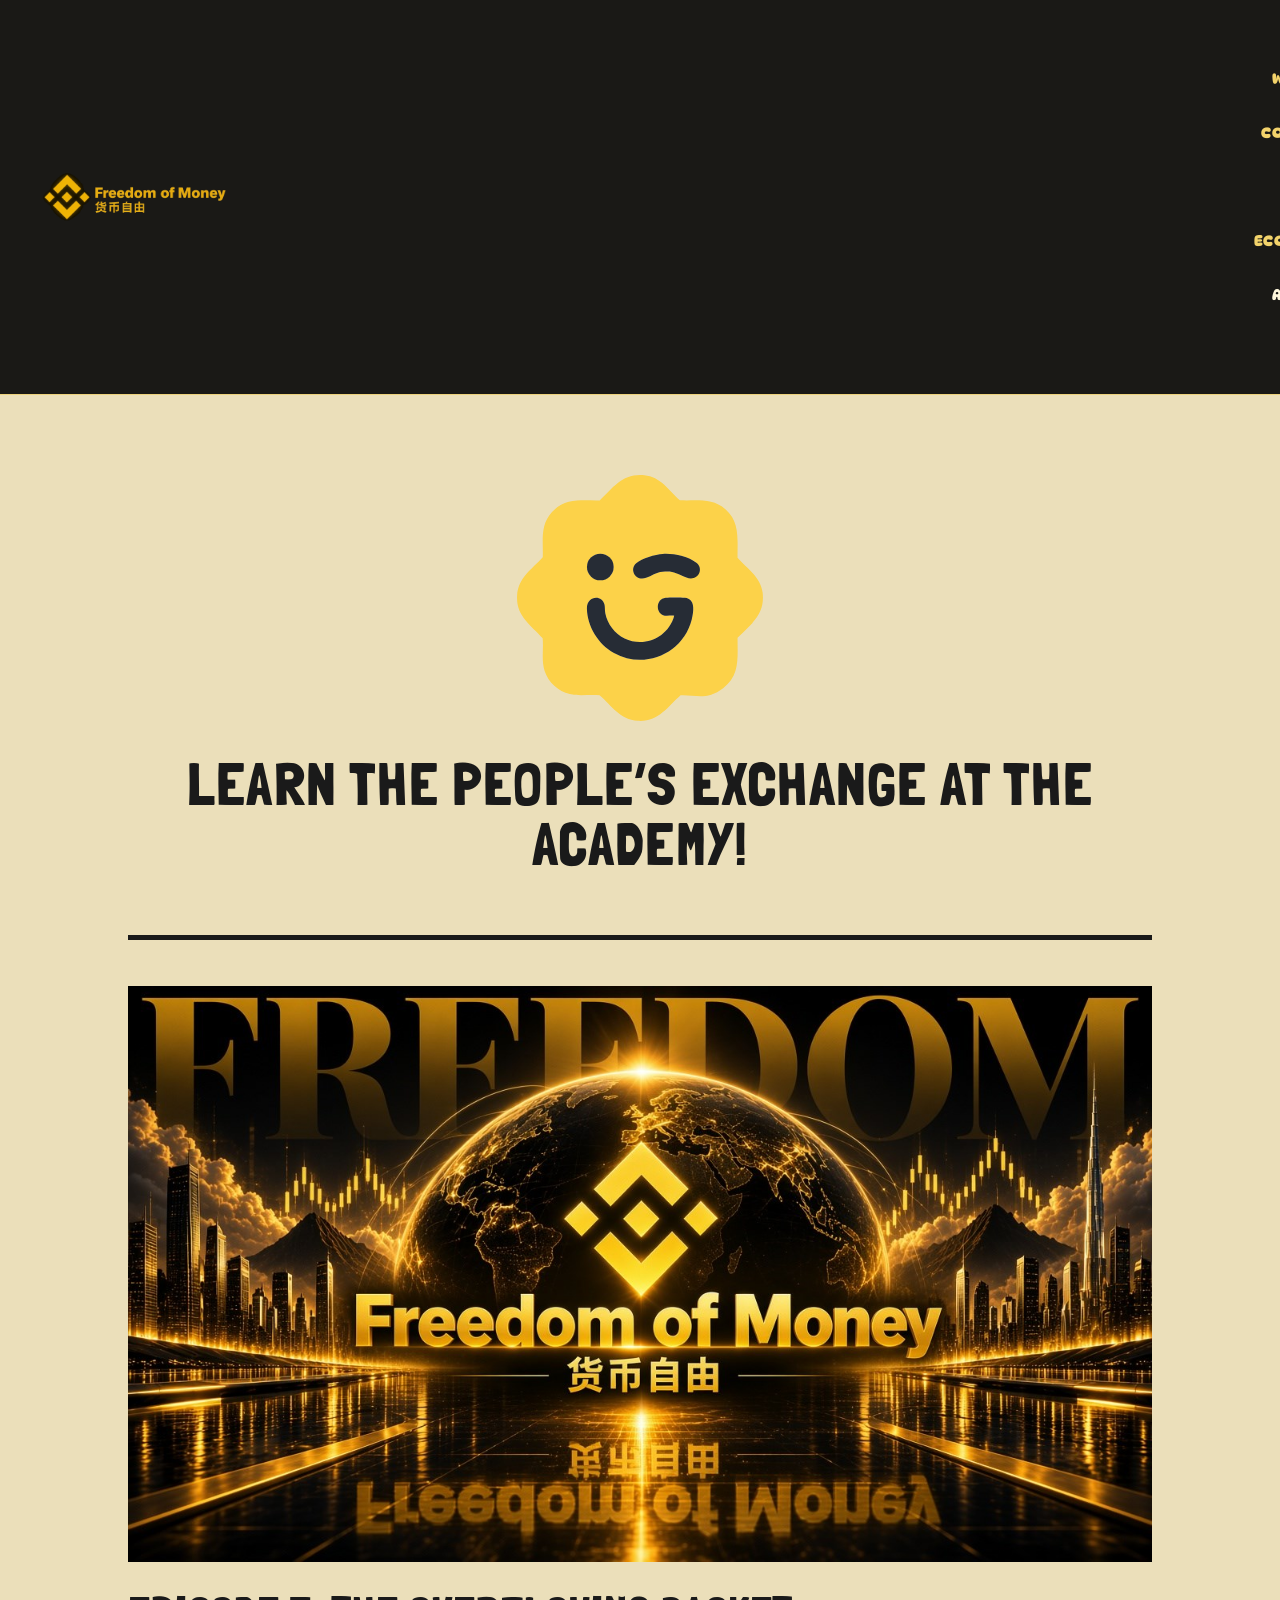
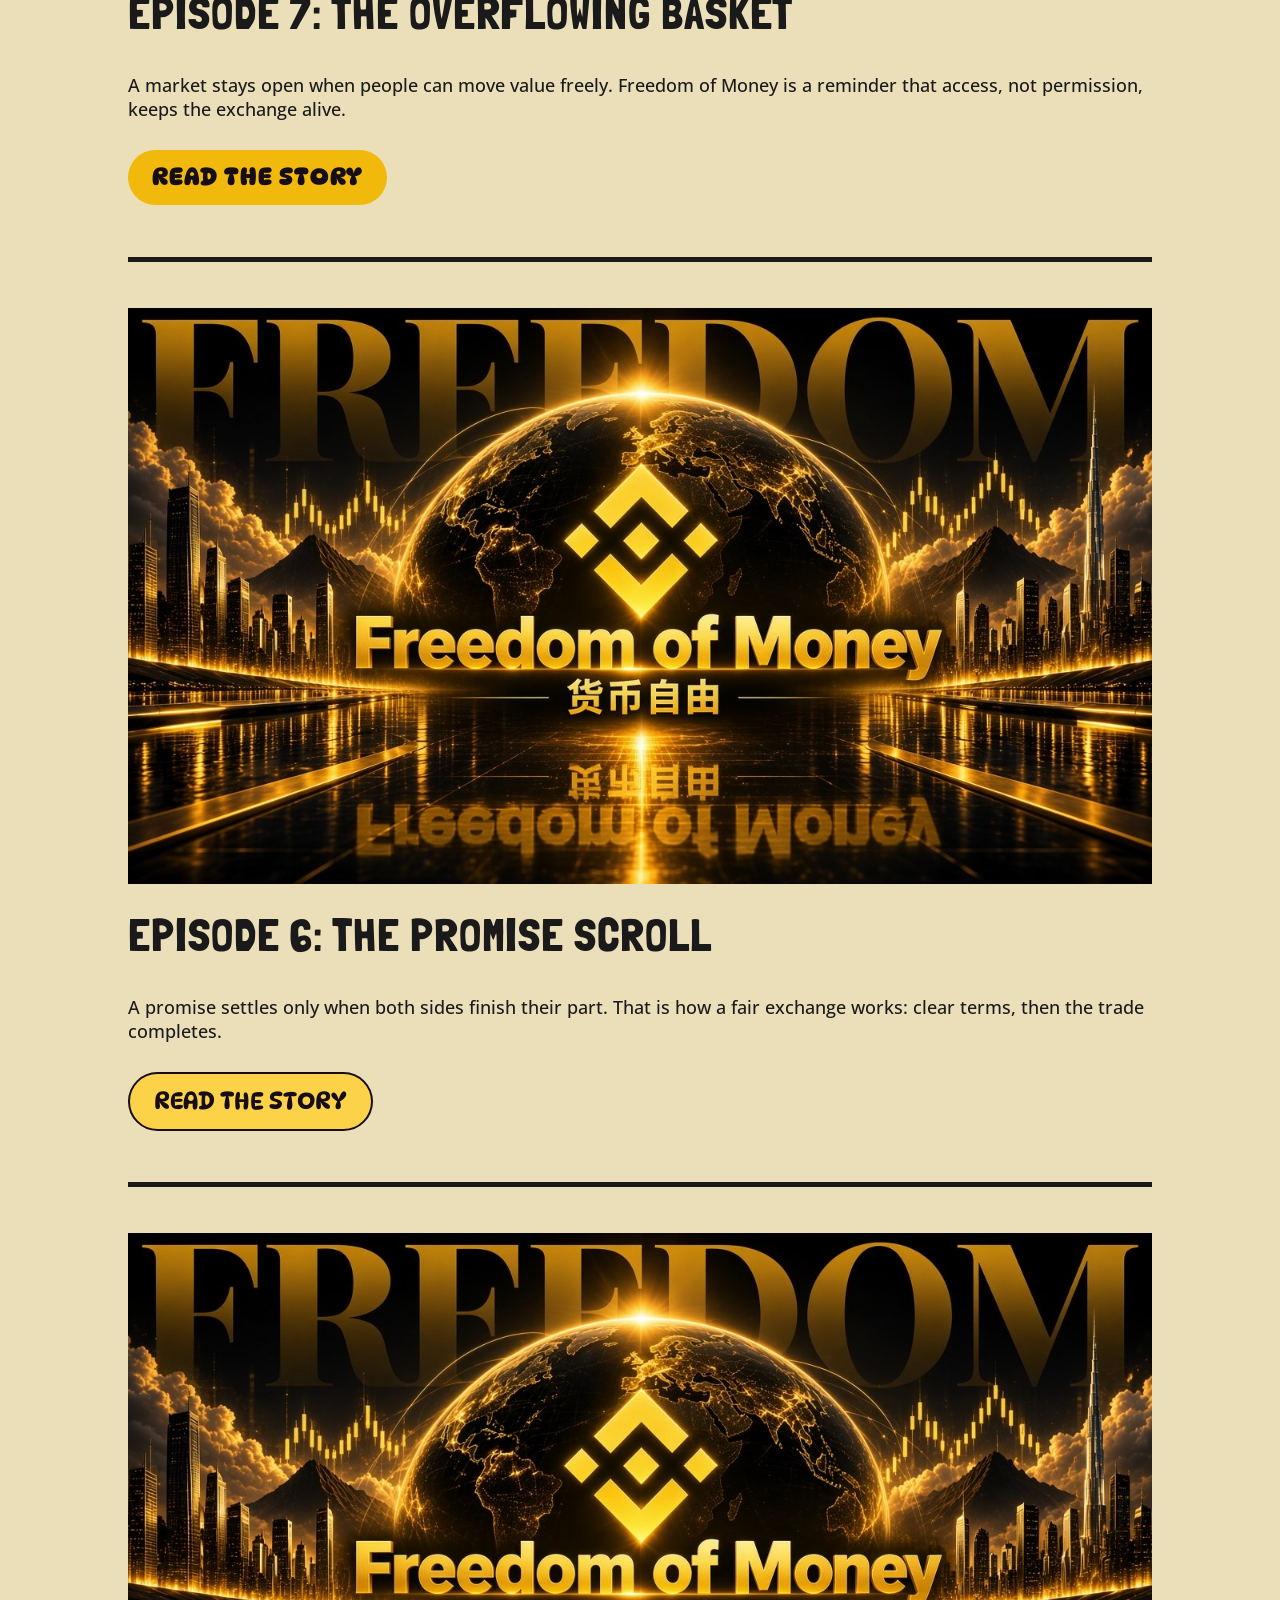
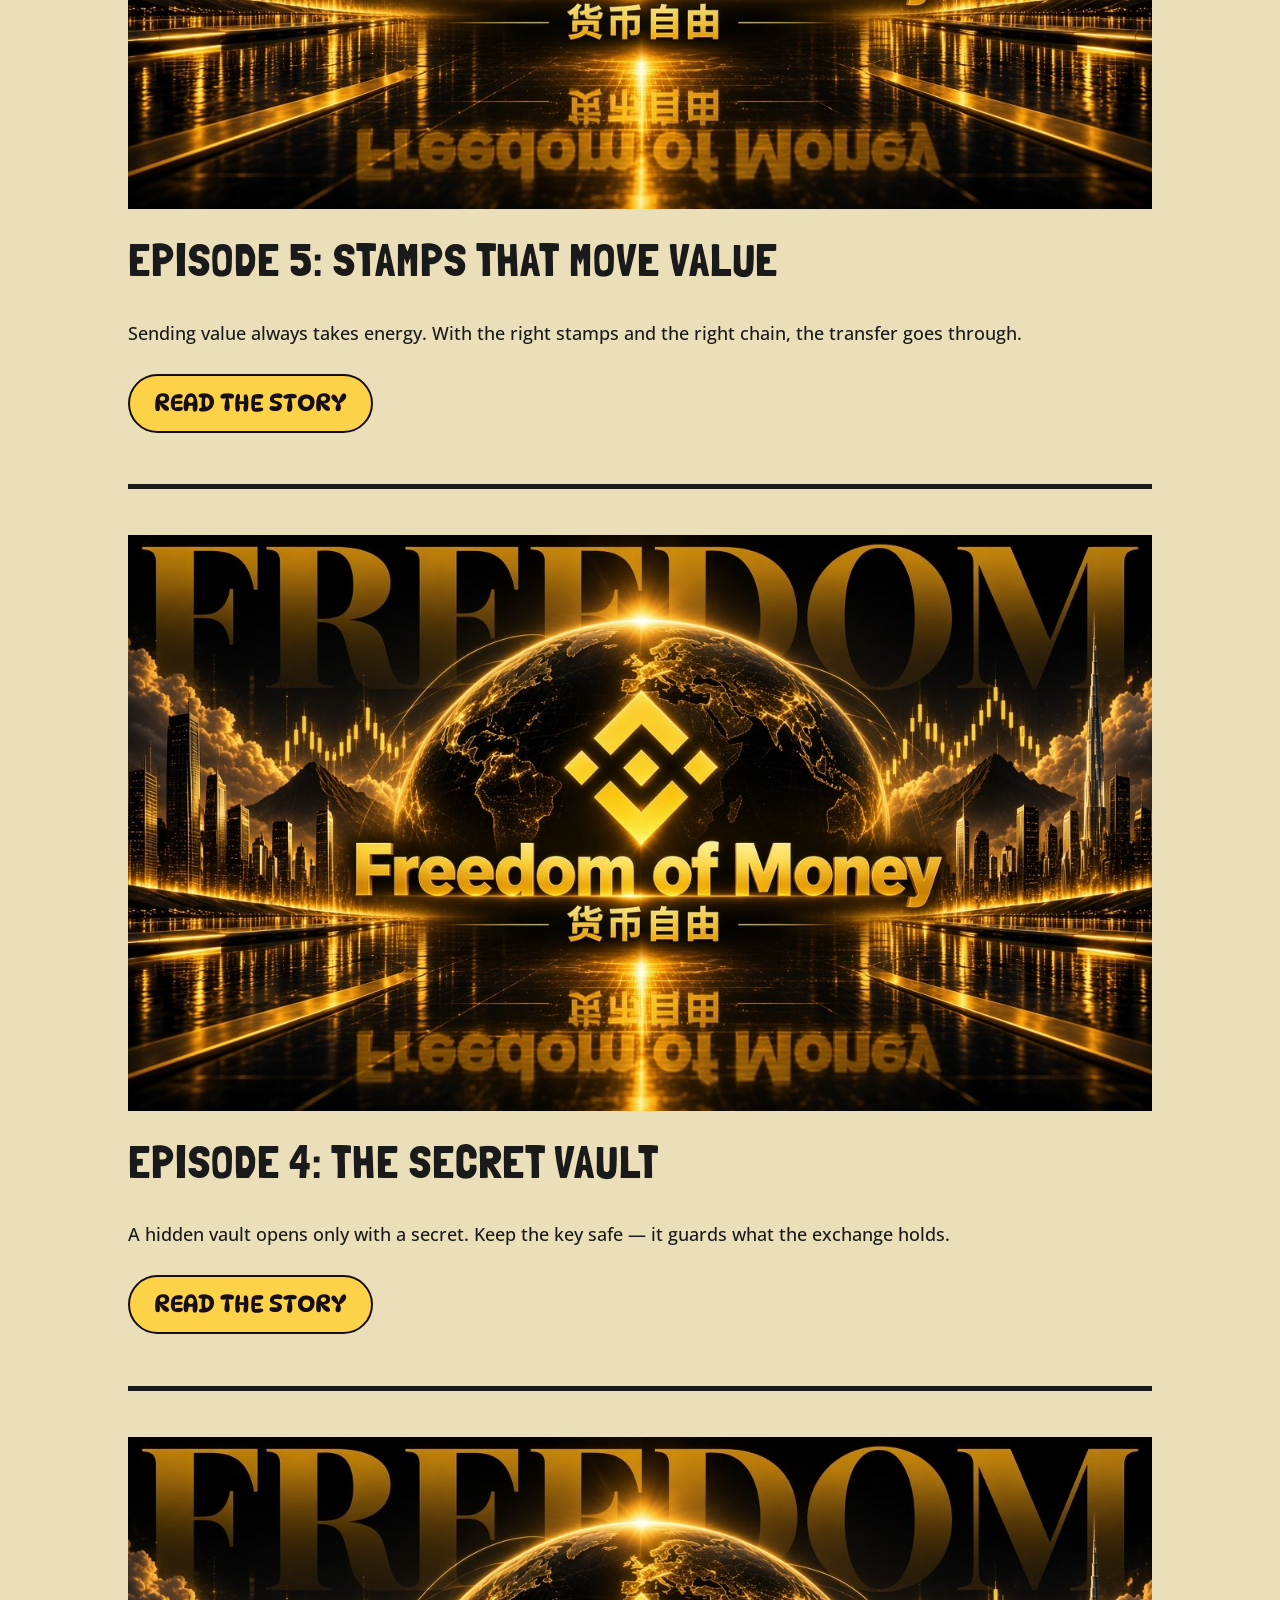
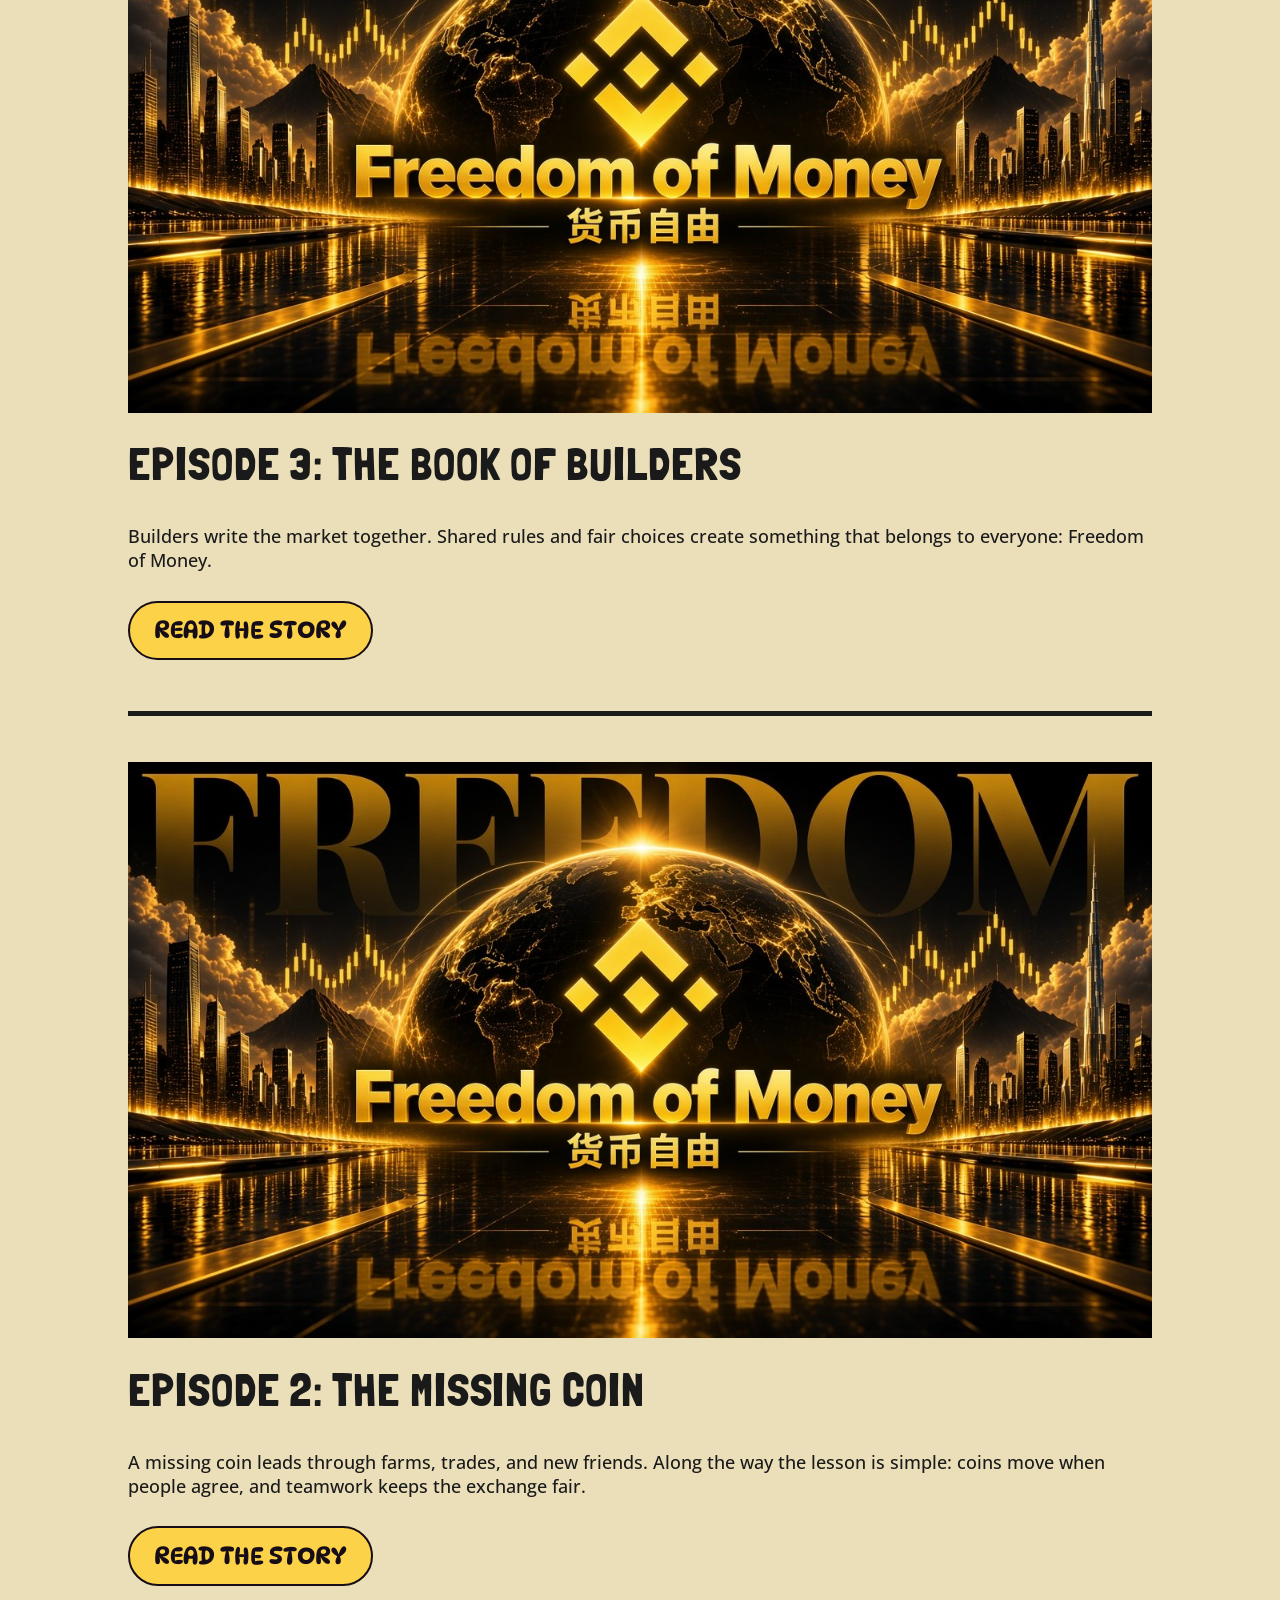
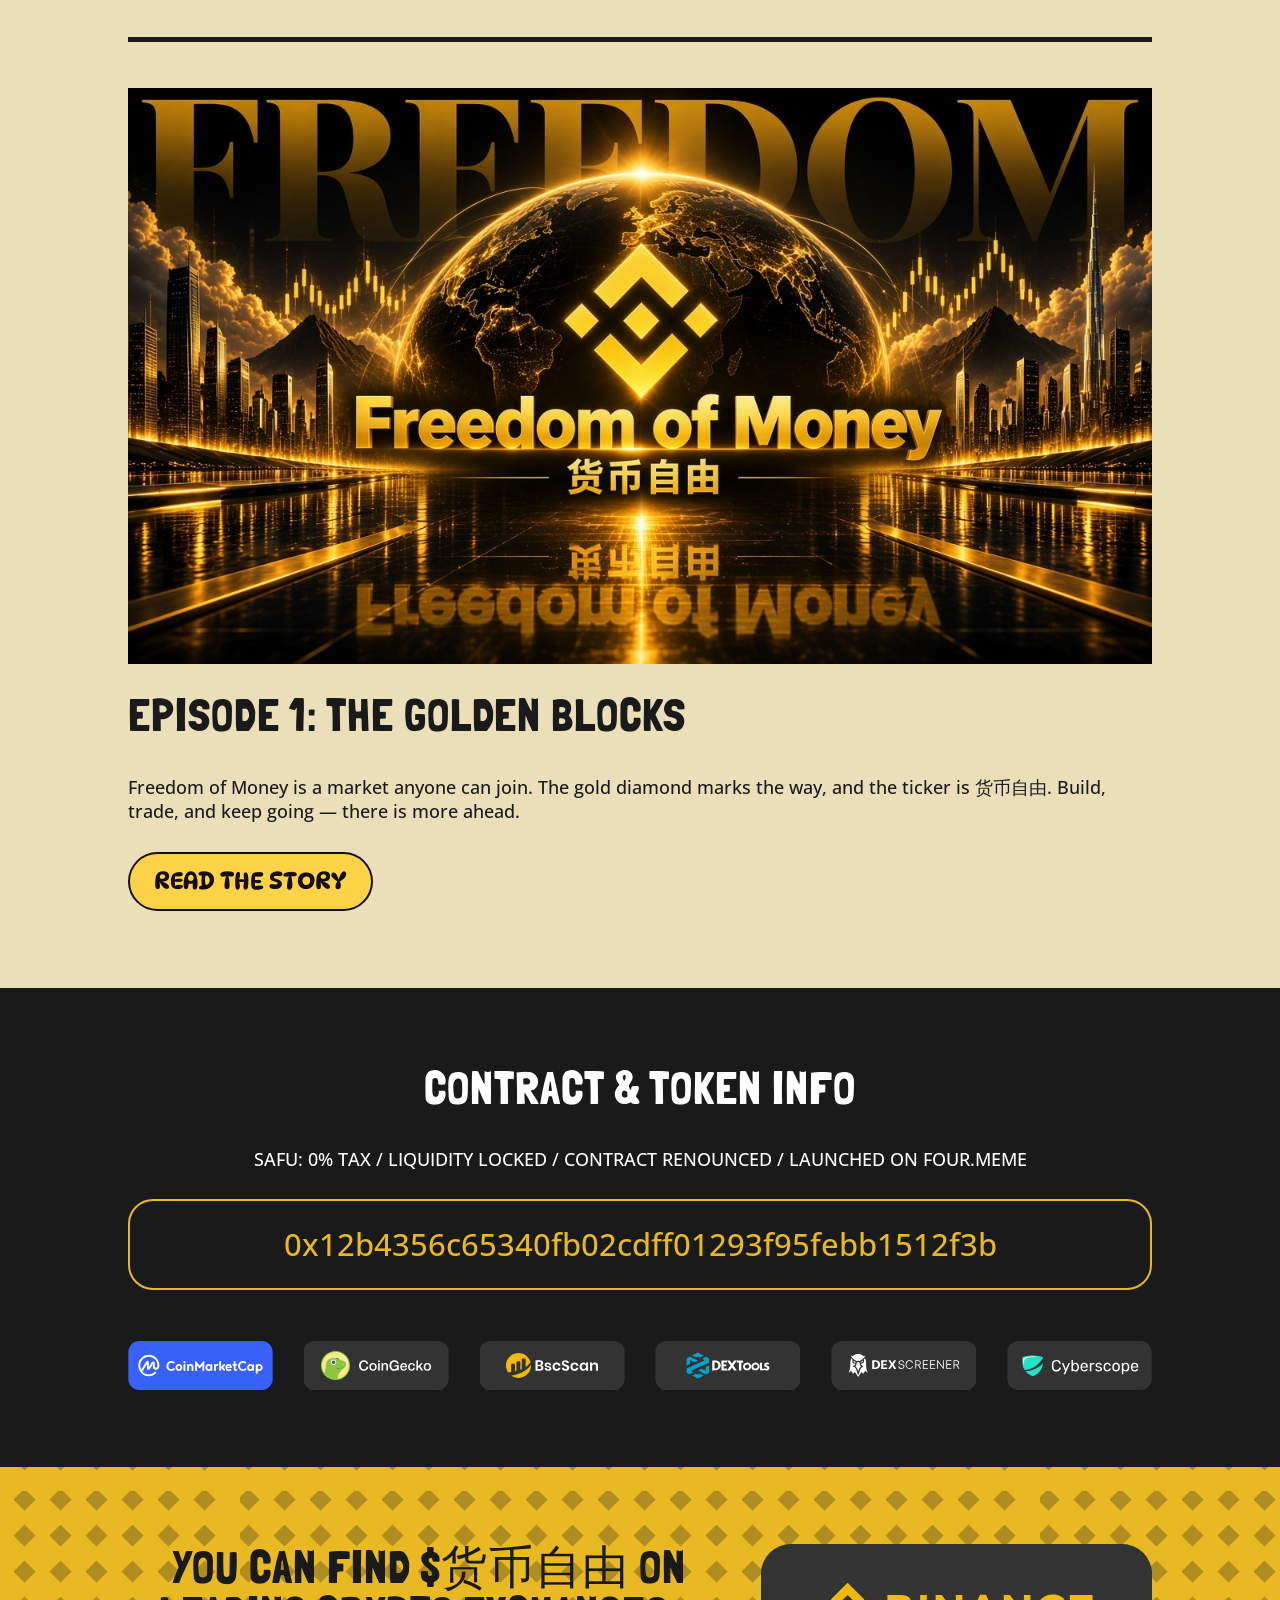
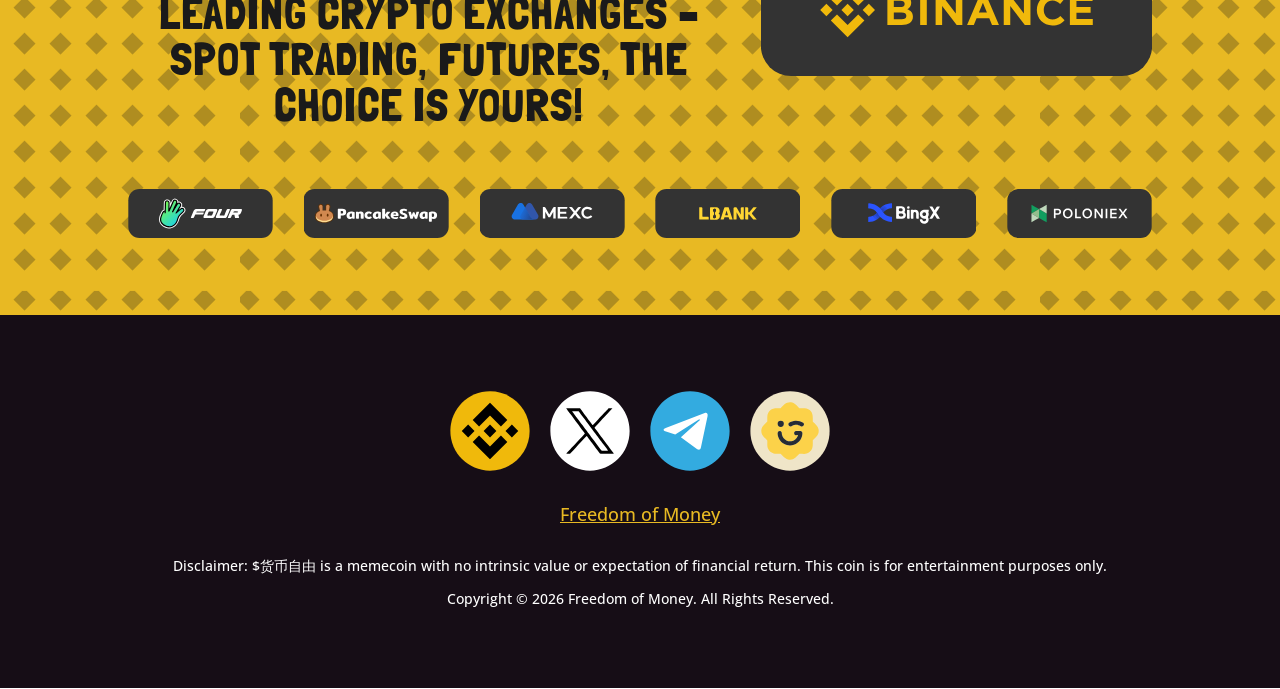
==== academy/index.html @ e3f9ae28 "init" ====
<!DOCTYPE html>
<html lang="en-US">
<head>
	<meta charset="UTF-8" />
<meta http-equiv="X-UA-Compatible" content="IE=edge">
	<link rel="pingback" href="https://firstbroccoli.com/xmlrpc.php" />

	<script type="text/javascript">
		document.documentElement.className = 'js';
	</script>
	
	<link rel="stylesheet" href="../brand.css" />
	<title>Academy | Freedom of Money</title><link rel="stylesheet" href="../wp-content/cache/min/1/f35c342107f26439f1f9e042b6e08339.css" media="all" data-minify="1" />
<style id="et-divi-open-sans-inline-css">/* Original: https://fonts.googleapis.com/css?family=Open+Sans:300italic,400italic,600italic,700italic,800italic,400,300,600,700,800&#038;subset=latin,latin-ext&#038;display=swap *//* User Agent: Mozilla/5.0 (Unknown; Linux x86_64) AppleWebKit/538.1 (KHTML, like Gecko) Safari/538.1 Daum/4.1 */@font-face {font-family: 'Open Sans';font-style: italic;font-weight: 300;font-stretch: normal;font-display: swap;src: url(../fonts.gstatic.com/s/opensans/v44/memQYaGs126MiZpBA-UFUIcVXSCEkx2cmqvXlWq8tWZ0Pw86hd0Rk5hkWV4exQ.ttf) format('truetype');}@font-face {font-family: 'Open Sans';font-style: italic;font-weight: 400;font-stretch: normal;font-display: swap;src: url(../fonts.gstatic.com/s/opensans/v44/memQYaGs126MiZpBA-UFUIcVXSCEkx2cmqvXlWq8tWZ0Pw86hd0Rk8ZkWV4exQ.ttf) format('truetype');}@font-face {font-family: 'Open Sans';font-style: italic;font-weight: 600;font-stretch: normal;font-display: swap;src: url(../fonts.gstatic.com/s/opensans/v44/memQYaGs126MiZpBA-UFUIcVXSCEkx2cmqvXlWq8tWZ0Pw86hd0RkxhjWV4exQ.ttf) format('truetype');}@font-face {font-family: 'Open Sans';font-style: italic;font-weight: 700;font-stretch: normal;font-display: swap;src: url(../fonts.gstatic.com/s/opensans/v44/memQYaGs126MiZpBA-UFUIcVXSCEkx2cmqvXlWq8tWZ0Pw86hd0RkyFjWV4exQ.ttf) format('truetype');}@font-face {font-family: 'Open Sans';font-style: italic;font-weight: 800;font-stretch: normal;font-display: swap;src: url(../fonts.gstatic.com/s/opensans/v44/memQYaGs126MiZpBA-UFUIcVXSCEkx2cmqvXlWq8tWZ0Pw86hd0Rk0ZjWV4exQ.ttf) format('truetype');}@font-face {font-family: 'Open Sans';font-style: normal;font-weight: 300;font-stretch: normal;font-display: swap;src: url(../fonts.gstatic.com/s/opensans/v44/memSYaGs126MiZpBA-UvWbX2vVnXBbObj2OVZyOOSr4dVJWUgsiH0B4uaVc.ttf) format('truetype');}@font-face {font-family: 'Open Sans';font-style: normal;font-weight: 400;font-stretch: normal;font-display: swap;src: url(../fonts.gstatic.com/s/opensans/v44/memSYaGs126MiZpBA-UvWbX2vVnXBbObj2OVZyOOSr4dVJWUgsjZ0B4uaVc.ttf) format('truetype');}@font-face {font-family: 'Open Sans';font-style: normal;font-weight: 600;font-stretch: normal;font-display: swap;src: url(../fonts.gstatic.com/s/opensans/v44/memSYaGs126MiZpBA-UvWbX2vVnXBbObj2OVZyOOSr4dVJWUgsgH1x4uaVc.ttf) format('truetype');}@font-face {font-family: 'Open Sans';font-style: normal;font-weight: 700;font-stretch: normal;font-display: swap;src: url(../fonts.gstatic.com/s/opensans/v44/memSYaGs126MiZpBA-UvWbX2vVnXBbObj2OVZyOOSr4dVJWUgsg-1x4uaVc.ttf) format('truetype');}@font-face {font-family: 'Open Sans';font-style: normal;font-weight: 800;font-stretch: normal;font-display: swap;src: url(../fonts.gstatic.com/s/opensans/v44/memSYaGs126MiZpBA-UvWbX2vVnXBbObj2OVZyOOSr4dVJWUgshZ1x4uaVc.ttf) format('truetype');}/* User Agent: Mozilla/5.0 (Windows NT 6.1; WOW64; rv:27.0) Gecko/20100101 Firefox/27.0 */@font-face {font-family: 'Open Sans';font-style: italic;font-weight: 300;font-stretch: normal;font-display: swap;src: url(../fonts.gstatic.com/s/opensans/v44/memQYaGs126MiZpBA-UFUIcVXSCEkx2cmqvXlWq8tWZ0Pw86hd0Rk5hkWV4exg.woff) format('woff');}@font-face {font-family: 'Open Sans';font-style: italic;font-weight: 400;font-stretch: normal;font-display: swap;src: url(../fonts.gstatic.com/s/opensans/v44/memQYaGs126MiZpBA-UFUIcVXSCEkx2cmqvXlWq8tWZ0Pw86hd0Rk8ZkWV4exg.woff) format('woff');}@font-face {font-family: 'Open Sans';font-style: italic;font-weight: 600;font-stretch: normal;font-display: swap;src: url(../fonts.gstatic.com/s/opensans/v44/memQYaGs126MiZpBA-UFUIcVXSCEkx2cmqvXlWq8tWZ0Pw86hd0RkxhjWV4exg.woff) format('woff');}@font-face {font-family: 'Open Sans';font-style: italic;font-weight: 700;font-stretch: normal;font-display: swap;src: url(../fonts.gstatic.com/s/opensans/v44/memQYaGs126MiZpBA-UFUIcVXSCEkx2cmqvXlWq8tWZ0Pw86hd0RkyFjWV4exg.woff) format('woff');}@font-face {font-family: 'Open Sans';font-style: italic;font-weight: 800;font-stretch: normal;font-display: swap;src: url(../fonts.gstatic.com/s/opensans/v44/memQYaGs126MiZpBA-UFUIcVXSCEkx2cmqvXlWq8tWZ0Pw86hd0Rk0ZjWV4exg.woff) format('woff');}@font-face {font-family: 'Open Sans';font-style: normal;font-weight: 300;font-stretch: normal;font-display: swap;src: url(../fonts.gstatic.com/s/opensans/v44/memSYaGs126MiZpBA-UvWbX2vVnXBbObj2OVZyOOSr4dVJWUgsiH0B4uaVQ.woff) format('woff');}@font-face {font-family: 'Open Sans';font-style: normal;font-weight: 400;font-stretch: normal;font-display: swap;src: url(../fonts.gstatic.com/s/opensans/v44/memSYaGs126MiZpBA-UvWbX2vVnXBbObj2OVZyOOSr4dVJWUgsjZ0B4uaVQ.woff) format('woff');}@font-face {font-family: 'Open Sans';font-style: normal;font-weight: 600;font-stretch: normal;font-display: swap;src: url(../fonts.gstatic.com/s/opensans/v44/memSYaGs126MiZpBA-UvWbX2vVnXBbObj2OVZyOOSr4dVJWUgsgH1x4uaVQ.woff) format('woff');}@font-face {font-family: 'Open Sans';font-style: normal;font-weight: 700;font-stretch: normal;font-display: swap;src: url(../fonts.gstatic.com/s/opensans/v44/memSYaGs126MiZpBA-UvWbX2vVnXBbObj2OVZyOOSr4dVJWUgsg-1x4uaVQ.woff) format('woff');}@font-face {font-family: 'Open Sans';font-style: normal;font-weight: 800;font-stretch: normal;font-display: swap;src: url(../fonts.gstatic.com/s/opensans/v44/memSYaGs126MiZpBA-UvWbX2vVnXBbObj2OVZyOOSr4dVJWUgshZ1x4uaVQ.woff) format('woff');}/* User Agent: Mozilla/5.0 (Windows NT 6.3; rv:39.0) Gecko/20100101 Firefox/39.0 */@font-face {font-family: 'Open Sans';font-style: italic;font-weight: 300;font-stretch: normal;font-display: swap;src: url(../fonts.gstatic.com/s/opensans/v44/memQYaGs126MiZpBA-UFUIcVXSCEkx2cmqvXlWq8tWZ0Pw86hd0Rk5hkWV4ewA.woff2) format('woff2');}@font-face {font-family: 'Open Sans';font-style: italic;font-weight: 400;font-stretch: normal;font-display: swap;src: url(../fonts.gstatic.com/s/opensans/v44/memQYaGs126MiZpBA-UFUIcVXSCEkx2cmqvXlWq8tWZ0Pw86hd0Rk8ZkWV4ewA.woff2) format('woff2');}@font-face {font-family: 'Open Sans';font-style: italic;font-weight: 600;font-stretch: normal;font-display: swap;src: url(../fonts.gstatic.com/s/opensans/v44/memQYaGs126MiZpBA-UFUIcVXSCEkx2cmqvXlWq8tWZ0Pw86hd0RkxhjWV4ewA.woff2) format('woff2');}@font-face {font-family: 'Open Sans';font-style: italic;font-weight: 700;font-stretch: normal;font-display: swap;src: url(../fonts.gstatic.com/s/opensans/v44/memQYaGs126MiZpBA-UFUIcVXSCEkx2cmqvXlWq8tWZ0Pw86hd0RkyFjWV4ewA.woff2) format('woff2');}@font-face {font-family: 'Open Sans';font-style: italic;font-weight: 800;font-stretch: normal;font-display: swap;src: url(../fonts.gstatic.com/s/opensans/v44/memQYaGs126MiZpBA-UFUIcVXSCEkx2cmqvXlWq8tWZ0Pw86hd0Rk0ZjWV4ewA.woff2) format('woff2');}@font-face {font-family: 'Open Sans';font-style: normal;font-weight: 300;font-stretch: normal;font-display: swap;src: url(../fonts.gstatic.com/s/opensans/v44/memSYaGs126MiZpBA-UvWbX2vVnXBbObj2OVZyOOSr4dVJWUgsiH0B4uaVI.woff2) format('woff2');}@font-face {font-family: 'Open Sans';font-style: normal;font-weight: 400;font-stretch: normal;font-display: swap;src: url(../fonts.gstatic.com/s/opensans/v44/memSYaGs126MiZpBA-UvWbX2vVnXBbObj2OVZyOOSr4dVJWUgsjZ0B4uaVI.woff2) format('woff2');}@font-face {font-family: 'Open Sans';font-style: normal;font-weight: 600;font-stretch: normal;font-display: swap;src: url(../fonts.gstatic.com/s/opensans/v44/memSYaGs126MiZpBA-UvWbX2vVnXBbObj2OVZyOOSr4dVJWUgsgH1x4uaVI.woff2) format('woff2');}@font-face {font-family: 'Open Sans';font-style: normal;font-weight: 700;font-stretch: normal;font-display: swap;src: url(../fonts.gstatic.com/s/opensans/v44/memSYaGs126MiZpBA-UvWbX2vVnXBbObj2OVZyOOSr4dVJWUgsg-1x4uaVI.woff2) format('woff2');}@font-face {font-family: 'Open Sans';font-style: normal;font-weight: 800;font-stretch: normal;font-display: swap;src: url(../fonts.gstatic.com/s/opensans/v44/memSYaGs126MiZpBA-UvWbX2vVnXBbObj2OVZyOOSr4dVJWUgshZ1x4uaVI.woff2) format('woff2');}</style><style id="et-builder-googlefonts-cached-inline">/* Original: https://fonts.googleapis.com/css?family=Open+Sans:300,regular,500,600,700,800,300italic,italic,500italic,600italic,700italic,800italic|DynaPuff:regular,500,600,700|Londrina+Solid:100,300,regular,900&#038;subset=latin,latin-ext&#038;display=swap *//* User Agent: Mozilla/5.0 (Unknown; Linux x86_64) AppleWebKit/538.1 (KHTML, like Gecko) Safari/538.1 Daum/4.1 */@font-face {font-family: 'DynaPuff';font-style: normal;font-weight: 400;font-stretch: normal;font-display: swap;src: url(../fonts.gstatic.com/s/dynapuff/v9/z7N5dRvsZDIVHbYPMhZJ3HQ83UaSu4uhr7-ZFeoYkgAr1x8RSxYu2YHhTQ.ttf) format('truetype');}@font-face {font-family: 'DynaPuff';font-style: normal;font-weight: 500;font-stretch: normal;font-display: swap;src: url(../fonts.gstatic.com/s/dynapuff/v9/z7N5dRvsZDIVHbYPMhZJ3HQ83UaSu4uhr7-ZFeoYkgAr1x8RSyQu2YHhTQ.ttf) format('truetype');}@font-face {font-family: 'DynaPuff';font-style: normal;font-weight: 600;font-stretch: normal;font-display: swap;src: url(../fonts.gstatic.com/s/dynapuff/v9/z7N5dRvsZDIVHbYPMhZJ3HQ83UaSu4uhr7-ZFeoYkgAr1x8RS8gp2YHhTQ.ttf) format('truetype');}@font-face {font-family: 'DynaPuff';font-style: normal;font-weight: 700;font-stretch: normal;font-display: swap;src: url(../fonts.gstatic.com/s/dynapuff/v9/z7N5dRvsZDIVHbYPMhZJ3HQ83UaSu4uhr7-ZFeoYkgAr1x8RS_Ep2YHhTQ.ttf) format('truetype');}@font-face {font-family: 'Londrina Solid';font-style: normal;font-weight: 100;font-display: swap;src: url(../fonts.gstatic.com/s/londrinasolid/v19/flUjRq6sw40kQEJxWNgkLuudGfs9GBEUtQ.ttf) format('truetype');}@font-face {font-family: 'Londrina Solid';font-style: normal;font-weight: 300;font-display: swap;src: url(../fonts.gstatic.com/s/londrinasolid/v19/flUiRq6sw40kQEJxWNgkLuudGfv1CgYzlZk.ttf) format('truetype');}@font-face {font-family: 'Londrina Solid';font-style: normal;font-weight: 400;font-display: swap;src: url(../fonts.gstatic.com/s/londrinasolid/v19/flUhRq6sw40kQEJxWNgkLuudGfNeKBY.ttf) format('truetype');}@font-face {font-family: 'Londrina Solid';font-style: normal;font-weight: 900;font-display: swap;src: url(../fonts.gstatic.com/s/londrinasolid/v19/flUiRq6sw40kQEJxWNgkLuudGfvdDwYzlZk.ttf) format('truetype');}@font-face {font-family: 'Open Sans';font-style: italic;font-weight: 300;font-stretch: normal;font-display: swap;src: url(../fonts.gstatic.com/s/opensans/v44/memQYaGs126MiZpBA-UFUIcVXSCEkx2cmqvXlWq8tWZ0Pw86hd0Rk5hkWV4exQ.ttf) format('truetype');}@font-face {font-family: 'Open Sans';font-style: italic;font-weight: 400;font-stretch: normal;font-display: swap;src: url(../fonts.gstatic.com/s/opensans/v44/memQYaGs126MiZpBA-UFUIcVXSCEkx2cmqvXlWq8tWZ0Pw86hd0Rk8ZkWV4exQ.ttf) format('truetype');}@font-face {font-family: 'Open Sans';font-style: italic;font-weight: 500;font-stretch: normal;font-display: swap;src: url(../fonts.gstatic.com/s/opensans/v44/memQYaGs126MiZpBA-UFUIcVXSCEkx2cmqvXlWq8tWZ0Pw86hd0Rk_RkWV4exQ.ttf) format('truetype');}@font-face {font-family: 'Open Sans';font-style: italic;font-weight: 600;font-stretch: normal;font-display: swap;src: url(../fonts.gstatic.com/s/opensans/v44/memQYaGs126MiZpBA-UFUIcVXSCEkx2cmqvXlWq8tWZ0Pw86hd0RkxhjWV4exQ.ttf) format('truetype');}@font-face {font-family: 'Open Sans';font-style: italic;font-weight: 700;font-stretch: normal;font-display: swap;src: url(../fonts.gstatic.com/s/opensans/v44/memQYaGs126MiZpBA-UFUIcVXSCEkx2cmqvXlWq8tWZ0Pw86hd0RkyFjWV4exQ.ttf) format('truetype');}@font-face {font-family: 'Open Sans';font-style: italic;font-weight: 800;font-stretch: normal;font-display: swap;src: url(../fonts.gstatic.com/s/opensans/v44/memQYaGs126MiZpBA-UFUIcVXSCEkx2cmqvXlWq8tWZ0Pw86hd0Rk0ZjWV4exQ.ttf) format('truetype');}@font-face {font-family: 'Open Sans';font-style: normal;font-weight: 300;font-stretch: normal;font-display: swap;src: url(../fonts.gstatic.com/s/opensans/v44/memSYaGs126MiZpBA-UvWbX2vVnXBbObj2OVZyOOSr4dVJWUgsiH0B4uaVc.ttf) format('truetype');}@font-face {font-family: 'Open Sans';font-style: normal;font-weight: 400;font-stretch: normal;font-display: swap;src: url(../fonts.gstatic.com/s/opensans/v44/memSYaGs126MiZpBA-UvWbX2vVnXBbObj2OVZyOOSr4dVJWUgsjZ0B4uaVc.ttf) format('truetype');}@font-face {font-family: 'Open Sans';font-style: normal;font-weight: 500;font-stretch: normal;font-display: swap;src: url(../fonts.gstatic.com/s/opensans/v44/memSYaGs126MiZpBA-UvWbX2vVnXBbObj2OVZyOOSr4dVJWUgsjr0B4uaVc.ttf) format('truetype');}@font-face {font-family: 'Open Sans';font-style: normal;font-weight: 600;font-stretch: normal;font-display: swap;src: url(../fonts.gstatic.com/s/opensans/v44/memSYaGs126MiZpBA-UvWbX2vVnXBbObj2OVZyOOSr4dVJWUgsgH1x4uaVc.ttf) format('truetype');}@font-face {font-family: 'Open Sans';font-style: normal;font-weight: 700;font-stretch: normal;font-display: swap;src: url(../fonts.gstatic.com/s/opensans/v44/memSYaGs126MiZpBA-UvWbX2vVnXBbObj2OVZyOOSr4dVJWUgsg-1x4uaVc.ttf) format('truetype');}@font-face {font-family: 'Open Sans';font-style: normal;font-weight: 800;font-stretch: normal;font-display: swap;src: url(../fonts.gstatic.com/s/opensans/v44/memSYaGs126MiZpBA-UvWbX2vVnXBbObj2OVZyOOSr4dVJWUgshZ1x4uaVc.ttf) format('truetype');}/* User Agent: Mozilla/5.0 (Windows NT 6.1; WOW64; rv:27.0) Gecko/20100101 Firefox/27.0 */@font-face {font-family: 'DynaPuff';font-style: normal;font-weight: 400;font-stretch: normal;font-display: swap;src: url(../fonts.gstatic.com/s/dynapuff/v9/z7N5dRvsZDIVHbYPMhZJ3HQ83UaSu4uhr7-ZFeoYkgAr1x8RSxYu2YHhTg.woff) format('woff');}@font-face {font-family: 'DynaPuff';font-style: normal;font-weight: 500;font-stretch: normal;font-display: swap;src: url(../fonts.gstatic.com/s/dynapuff/v9/z7N5dRvsZDIVHbYPMhZJ3HQ83UaSu4uhr7-ZFeoYkgAr1x8RSyQu2YHhTg.woff) format('woff');}@font-face {font-family: 'DynaPuff';font-style: normal;font-weight: 600;font-stretch: normal;font-display: swap;src: url(../fonts.gstatic.com/s/dynapuff/v9/z7N5dRvsZDIVHbYPMhZJ3HQ83UaSu4uhr7-ZFeoYkgAr1x8RS8gp2YHhTg.woff) format('woff');}@font-face {font-family: 'DynaPuff';font-style: normal;font-weight: 700;font-stretch: normal;font-display: swap;src: url(../fonts.gstatic.com/s/dynapuff/v9/z7N5dRvsZDIVHbYPMhZJ3HQ83UaSu4uhr7-ZFeoYkgAr1x8RS_Ep2YHhTg.woff) format('woff');}@font-face {font-family: 'Londrina Solid';font-style: normal;font-weight: 100;font-display: swap;src: url(../fonts.gstatic.com/s/londrinasolid/v19/flUjRq6sw40kQEJxWNgkLuudGfs9GBEUtg.woff) format('woff');}@font-face {font-family: 'Londrina Solid';font-style: normal;font-weight: 300;font-display: swap;src: url(../fonts.gstatic.com/s/londrinasolid/v19/flUiRq6sw40kQEJxWNgkLuudGfv1CgYzlZo.woff) format('woff');}@font-face {font-family: 'Londrina Solid';font-style: normal;font-weight: 400;font-display: swap;src: url(../fonts.gstatic.com/s/londrinasolid/v19/flUhRq6sw40kQEJxWNgkLuudGfNeKBU.woff) format('woff');}@font-face {font-family: 'Londrina Solid';font-style: normal;font-weight: 900;font-display: swap;src: url(../fonts.gstatic.com/s/londrinasolid/v19/flUiRq6sw40kQEJxWNgkLuudGfvdDwYzlZo.woff) format('woff');}@font-face {font-family: 'Open Sans';font-style: italic;font-weight: 300;font-stretch: normal;font-display: swap;src: url(../fonts.gstatic.com/s/opensans/v44/memQYaGs126MiZpBA-UFUIcVXSCEkx2cmqvXlWq8tWZ0Pw86hd0Rk5hkWV4exg.woff) format('woff');}@font-face {font-family: 'Open Sans';font-style: italic;font-weight: 400;font-stretch: normal;font-display: swap;src: url(../fonts.gstatic.com/s/opensans/v44/memQYaGs126MiZpBA-UFUIcVXSCEkx2cmqvXlWq8tWZ0Pw86hd0Rk8ZkWV4exg.woff) format('woff');}@font-face {font-family: 'Open Sans';font-style: italic;font-weight: 500;font-stretch: normal;font-display: swap;src: url(../fonts.gstatic.com/s/opensans/v44/memQYaGs126MiZpBA-UFUIcVXSCEkx2cmqvXlWq8tWZ0Pw86hd0Rk_RkWV4exg.woff) format('woff');}@font-face {font-family: 'Open Sans';font-style: italic;font-weight: 600;font-stretch: normal;font-display: swap;src: url(../fonts.gstatic.com/s/opensans/v44/memQYaGs126MiZpBA-UFUIcVXSCEkx2cmqvXlWq8tWZ0Pw86hd0RkxhjWV4exg.woff) format('woff');}@font-face {font-family: 'Open Sans';font-style: italic;font-weight: 700;font-stretch: normal;font-display: swap;src: url(../fonts.gstatic.com/s/opensans/v44/memQYaGs126MiZpBA-UFUIcVXSCEkx2cmqvXlWq8tWZ0Pw86hd0RkyFjWV4exg.woff) format('woff');}@font-face {font-family: 'Open Sans';font-style: italic;font-weight: 800;font-stretch: normal;font-display: swap;src: url(../fonts.gstatic.com/s/opensans/v44/memQYaGs126MiZpBA-UFUIcVXSCEkx2cmqvXlWq8tWZ0Pw86hd0Rk0ZjWV4exg.woff) format('woff');}@font-face {font-family: 'Open Sans';font-style: normal;font-weight: 300;font-stretch: normal;font-display: swap;src: url(../fonts.gstatic.com/s/opensans/v44/memSYaGs126MiZpBA-UvWbX2vVnXBbObj2OVZyOOSr4dVJWUgsiH0B4uaVQ.woff) format('woff');}@font-face {font-family: 'Open Sans';font-style: normal;font-weight: 400;font-stretch: normal;font-display: swap;src: url(../fonts.gstatic.com/s/opensans/v44/memSYaGs126MiZpBA-UvWbX2vVnXBbObj2OVZyOOSr4dVJWUgsjZ0B4uaVQ.woff) format('woff');}@font-face {font-family: 'Open Sans';font-style: normal;font-weight: 500;font-stretch: normal;font-display: swap;src: url(../fonts.gstatic.com/s/opensans/v44/memSYaGs126MiZpBA-UvWbX2vVnXBbObj2OVZyOOSr4dVJWUgsjr0B4uaVQ.woff) format('woff');}@font-face {font-family: 'Open Sans';font-style: normal;font-weight: 600;font-stretch: normal;font-display: swap;src: url(../fonts.gstatic.com/s/opensans/v44/memSYaGs126MiZpBA-UvWbX2vVnXBbObj2OVZyOOSr4dVJWUgsgH1x4uaVQ.woff) format('woff');}@font-face {font-family: 'Open Sans';font-style: normal;font-weight: 700;font-stretch: normal;font-display: swap;src: url(../fonts.gstatic.com/s/opensans/v44/memSYaGs126MiZpBA-UvWbX2vVnXBbObj2OVZyOOSr4dVJWUgsg-1x4uaVQ.woff) format('woff');}@font-face {font-family: 'Open Sans';font-style: normal;font-weight: 800;font-stretch: normal;font-display: swap;src: url(../fonts.gstatic.com/s/opensans/v44/memSYaGs126MiZpBA-UvWbX2vVnXBbObj2OVZyOOSr4dVJWUgshZ1x4uaVQ.woff) format('woff');}/* User Agent: Mozilla/5.0 (Windows NT 6.3; rv:39.0) Gecko/20100101 Firefox/39.0 */@font-face {font-family: 'DynaPuff';font-style: normal;font-weight: 400;font-stretch: normal;font-display: swap;src: url(../fonts.gstatic.com/s/dynapuff/v9/z7N5dRvsZDIVHbYPMhZJ3HQ83UaSu4uhr7-ZFeoYkgAr1x8RSxYu2YHhSA.woff2) format('woff2');}@font-face {font-family: 'DynaPuff';font-style: normal;font-weight: 500;font-stretch: normal;font-display: swap;src: url(../fonts.gstatic.com/s/dynapuff/v9/z7N5dRvsZDIVHbYPMhZJ3HQ83UaSu4uhr7-ZFeoYkgAr1x8RSyQu2YHhSA.woff2) format('woff2');}@font-face {font-family: 'DynaPuff';font-style: normal;font-weight: 600;font-stretch: normal;font-display: swap;src: url(../fonts.gstatic.com/s/dynapuff/v9/z7N5dRvsZDIVHbYPMhZJ3HQ83UaSu4uhr7-ZFeoYkgAr1x8RS8gp2YHhSA.woff2) format('woff2');}@font-face {font-family: 'DynaPuff';font-style: normal;font-weight: 700;font-stretch: normal;font-display: swap;src: url(../fonts.gstatic.com/s/dynapuff/v9/z7N5dRvsZDIVHbYPMhZJ3HQ83UaSu4uhr7-ZFeoYkgAr1x8RS_Ep2YHhSA.woff2) format('woff2');}@font-face {font-family: 'Londrina Solid';font-style: normal;font-weight: 100;font-display: swap;src: url(../fonts.gstatic.com/s/londrinasolid/v19/flUjRq6sw40kQEJxWNgkLuudGfs9GBEUsA.woff2) format('woff2');}@font-face {font-family: 'Londrina Solid';font-style: normal;font-weight: 300;font-display: swap;src: url(../fonts.gstatic.com/s/londrinasolid/v19/flUiRq6sw40kQEJxWNgkLuudGfv1CgYzlZw.woff2) format('woff2');}@font-face {font-family: 'Londrina Solid';font-style: normal;font-weight: 400;font-display: swap;src: url(../fonts.gstatic.com/s/londrinasolid/v19/flUhRq6sw40kQEJxWNgkLuudGfNeKBM.woff2) format('woff2');}@font-face {font-family: 'Londrina Solid';font-style: normal;font-weight: 900;font-display: swap;src: url(../fonts.gstatic.com/s/londrinasolid/v19/flUiRq6sw40kQEJxWNgkLuudGfvdDwYzlZw.woff2) format('woff2');}@font-face {font-family: 'Open Sans';font-style: italic;font-weight: 300;font-stretch: normal;font-display: swap;src: url(../fonts.gstatic.com/s/opensans/v44/memQYaGs126MiZpBA-UFUIcVXSCEkx2cmqvXlWq8tWZ0Pw86hd0Rk5hkWV4ewA.woff2) format('woff2');}@font-face {font-family: 'Open Sans';font-style: italic;font-weight: 400;font-stretch: normal;font-display: swap;src: url(../fonts.gstatic.com/s/opensans/v44/memQYaGs126MiZpBA-UFUIcVXSCEkx2cmqvXlWq8tWZ0Pw86hd0Rk8ZkWV4ewA.woff2) format('woff2');}@font-face {font-family: 'Open Sans';font-style: italic;font-weight: 500;font-stretch: normal;font-display: swap;src: url(../fonts.gstatic.com/s/opensans/v44/memQYaGs126MiZpBA-UFUIcVXSCEkx2cmqvXlWq8tWZ0Pw86hd0Rk_RkWV4ewA.woff2) format('woff2');}@font-face {font-family: 'Open Sans';font-style: italic;font-weight: 600;font-stretch: normal;font-display: swap;src: url(../fonts.gstatic.com/s/opensans/v44/memQYaGs126MiZpBA-UFUIcVXSCEkx2cmqvXlWq8tWZ0Pw86hd0RkxhjWV4ewA.woff2) format('woff2');}@font-face {font-family: 'Open Sans';font-style: italic;font-weight: 700;font-stretch: normal;font-display: swap;src: url(../fonts.gstatic.com/s/opensans/v44/memQYaGs126MiZpBA-UFUIcVXSCEkx2cmqvXlWq8tWZ0Pw86hd0RkyFjWV4ewA.woff2) format('woff2');}@font-face {font-family: 'Open Sans';font-style: italic;font-weight: 800;font-stretch: normal;font-display: swap;src: url(../fonts.gstatic.com/s/opensans/v44/memQYaGs126MiZpBA-UFUIcVXSCEkx2cmqvXlWq8tWZ0Pw86hd0Rk0ZjWV4ewA.woff2) format('woff2');}@font-face {font-family: 'Open Sans';font-style: normal;font-weight: 300;font-stretch: normal;font-display: swap;src: url(../fonts.gstatic.com/s/opensans/v44/memSYaGs126MiZpBA-UvWbX2vVnXBbObj2OVZyOOSr4dVJWUgsiH0B4uaVI.woff2) format('woff2');}@font-face {font-family: 'Open Sans';font-style: normal;font-weight: 400;font-stretch: normal;font-display: swap;src: url(../fonts.gstatic.com/s/opensans/v44/memSYaGs126MiZpBA-UvWbX2vVnXBbObj2OVZyOOSr4dVJWUgsjZ0B4uaVI.woff2) format('woff2');}@font-face {font-family: 'Open Sans';font-style: normal;font-weight: 500;font-stretch: normal;font-display: swap;src: url(../fonts.gstatic.com/s/opensans/v44/memSYaGs126MiZpBA-UvWbX2vVnXBbObj2OVZyOOSr4dVJWUgsjr0B4uaVI.woff2) format('woff2');}@font-face {font-family: 'Open Sans';font-style: normal;font-weight: 600;font-stretch: normal;font-display: swap;src: url(../fonts.gstatic.com/s/opensans/v44/memSYaGs126MiZpBA-UvWbX2vVnXBbObj2OVZyOOSr4dVJWUgsgH1x4uaVI.woff2) format('woff2');}@font-face {font-family: 'Open Sans';font-style: normal;font-weight: 700;font-stretch: normal;font-display: swap;src: url(../fonts.gstatic.com/s/opensans/v44/memSYaGs126MiZpBA-UvWbX2vVnXBbObj2OVZyOOSr4dVJWUgsg-1x4uaVI.woff2) format('woff2');}@font-face {font-family: 'Open Sans';font-style: normal;font-weight: 800;font-stretch: normal;font-display: swap;src: url(../fonts.gstatic.com/s/opensans/v44/memSYaGs126MiZpBA-UvWbX2vVnXBbObj2OVZyOOSr4dVJWUgshZ1x4uaVI.woff2) format('woff2');}</style><meta name='robots' content='max-image-preview:large' />
<script type="text/javascript">
			let jqueryParams=[],jQuery=function(r){return jqueryParams=[...jqueryParams,r],jQuery},$=function(r){return jqueryParams=[...jqueryParams,r],$};window.jQuery=jQuery,window.$=jQuery;let customHeadScripts=!1;jQuery.fn=jQuery.prototype={},$.fn=jQuery.prototype={},jQuery.noConflict=function(r){if(window.jQuery)return jQuery=window.jQuery,$=window.jQuery,customHeadScripts=!0,jQuery.noConflict},jQuery.ready=function(r){jqueryParams=[...jqueryParams,r]},$.ready=function(r){jqueryParams=[...jqueryParams,r]},jQuery.load=function(r){jqueryParams=[...jqueryParams,r]},$.load=function(r){jqueryParams=[...jqueryParams,r]},jQuery.fn.ready=function(r){jqueryParams=[...jqueryParams,r]},$.fn.ready=function(r){jqueryParams=[...jqueryParams,r]};</script>
<link rel="alternate" type="application/rss+xml" title="firstbroccoli.com &raquo; Feed" href="https://firstbroccoli.com/feed/" />
<link rel="alternate" type="application/rss+xml" title="firstbroccoli.com &raquo; Comments Feed" href="https://firstbroccoli.com/comments/feed/" />
<meta content="Divi v.4.27.4" name="generator"/><style id='wp-emoji-styles-inline-css' type='text/css'>

	img.wp-smiley, img.emoji {
		display: inline !important;
		border: none !important;
		box-shadow: none !important;
		height: 1em !important;
		width: 1em !important;
		margin: 0 0.07em !important;
		vertical-align: -0.1em !important;
		background: none !important;
		padding: 0 !important;
	}
</style>
<style id='wp-block-library-theme-inline-css' type='text/css'>
.wp-block-audio :where(figcaption){color:#555;font-size:13px;text-align:center}.is-dark-theme .wp-block-audio :where(figcaption){color:#ffffffa6}.wp-block-audio{margin:0 0 1em}.wp-block-code{border:1px solid #ccc;border-radius:4px;font-family:Menlo,Consolas,monaco,monospace;padding:.8em 1em}.wp-block-embed :where(figcaption){color:#555;font-size:13px;text-align:center}.is-dark-theme .wp-block-embed :where(figcaption){color:#ffffffa6}.wp-block-embed{margin:0 0 1em}.blocks-gallery-caption{color:#555;font-size:13px;text-align:center}.is-dark-theme .blocks-gallery-caption{color:#ffffffa6}:root :where(.wp-block-image figcaption){color:#555;font-size:13px;text-align:center}.is-dark-theme :root :where(.wp-block-image figcaption){color:#ffffffa6}.wp-block-image{margin:0 0 1em}.wp-block-pullquote{border-bottom:4px solid;border-top:4px solid;color:currentColor;margin-bottom:1.75em}.wp-block-pullquote cite,.wp-block-pullquote footer,.wp-block-pullquote__citation{color:currentColor;font-size:.8125em;font-style:normal;text-transform:uppercase}.wp-block-quote{border-left:.25em solid;margin:0 0 1.75em;padding-left:1em}.wp-block-quote cite,.wp-block-quote footer{color:currentColor;font-size:.8125em;font-style:normal;position:relative}.wp-block-quote:where(.has-text-align-right){border-left:none;border-right:.25em solid;padding-left:0;padding-right:1em}.wp-block-quote:where(.has-text-align-center){border:none;padding-left:0}.wp-block-quote.is-large,.wp-block-quote.is-style-large,.wp-block-quote:where(.is-style-plain){border:none}.wp-block-search .wp-block-search__label{font-weight:700}.wp-block-search__button{border:1px solid #ccc;padding:.375em .625em}:where(.wp-block-group.has-background){padding:1.25em 2.375em}.wp-block-separator.has-css-opacity{opacity:.4}.wp-block-separator{border:none;border-bottom:2px solid;margin-left:auto;margin-right:auto}.wp-block-separator.has-alpha-channel-opacity{opacity:1}.wp-block-separator:not(.is-style-wide):not(.is-style-dots){width:100px}.wp-block-separator.has-background:not(.is-style-dots){border-bottom:none;height:1px}.wp-block-separator.has-background:not(.is-style-wide):not(.is-style-dots){height:2px}.wp-block-table{margin:0 0 1em}.wp-block-table td,.wp-block-table th{word-break:normal}.wp-block-table :where(figcaption){color:#555;font-size:13px;text-align:center}.is-dark-theme .wp-block-table :where(figcaption){color:#ffffffa6}.wp-block-video :where(figcaption){color:#555;font-size:13px;text-align:center}.is-dark-theme .wp-block-video :where(figcaption){color:#ffffffa6}.wp-block-video{margin:0 0 1em}:root :where(.wp-block-template-part.has-background){margin-bottom:0;margin-top:0;padding:1.25em 2.375em}
</style>
<style id='global-styles-inline-css' type='text/css'>
:root{--wp--preset--aspect-ratio--square: 1;--wp--preset--aspect-ratio--4-3: 4/3;--wp--preset--aspect-ratio--3-4: 3/4;--wp--preset--aspect-ratio--3-2: 3/2;--wp--preset--aspect-ratio--2-3: 2/3;--wp--preset--aspect-ratio--16-9: 16/9;--wp--preset--aspect-ratio--9-16: 9/16;--wp--preset--color--black: #000000;--wp--preset--color--cyan-bluish-gray: #abb8c3;--wp--preset--color--white: #ffffff;--wp--preset--color--pale-pink: #f78da7;--wp--preset--color--vivid-red: #cf2e2e;--wp--preset--color--luminous-vivid-orange: #ff6900;--wp--preset--color--luminous-vivid-amber: #fcb900;--wp--preset--color--light-green-cyan: #7bdcb5;--wp--preset--color--vivid-green-cyan: #00d084;--wp--preset--color--pale-cyan-blue: #8ed1fc;--wp--preset--color--vivid-cyan-blue: #0693e3;--wp--preset--color--vivid-purple: #9b51e0;--wp--preset--gradient--vivid-cyan-blue-to-vivid-purple: linear-gradient(135deg,rgba(6,147,227,1) 0%,rgb(155,81,224) 100%);--wp--preset--gradient--light-green-cyan-to-vivid-green-cyan: linear-gradient(135deg,rgb(122,220,180) 0%,rgb(0,208,130) 100%);--wp--preset--gradient--luminous-vivid-amber-to-luminous-vivid-orange: linear-gradient(135deg,rgba(252,185,0,1) 0%,rgba(255,105,0,1) 100%);--wp--preset--gradient--luminous-vivid-orange-to-vivid-red: linear-gradient(135deg,rgba(255,105,0,1) 0%,rgb(207,46,46) 100%);--wp--preset--gradient--very-light-gray-to-cyan-bluish-gray: linear-gradient(135deg,rgb(238,238,238) 0%,rgb(169,184,195) 100%);--wp--preset--gradient--cool-to-warm-spectrum: linear-gradient(135deg,rgb(74,234,220) 0%,rgb(151,120,209) 20%,rgb(207,42,186) 40%,rgb(238,44,130) 60%,rgb(251,105,98) 80%,rgb(254,248,76) 100%);--wp--preset--gradient--blush-light-purple: linear-gradient(135deg,rgb(255,206,236) 0%,rgb(152,150,240) 100%);--wp--preset--gradient--blush-bordeaux: linear-gradient(135deg,rgb(254,205,165) 0%,rgb(254,45,45) 50%,rgb(107,0,62) 100%);--wp--preset--gradient--luminous-dusk: linear-gradient(135deg,rgb(255,203,112) 0%,rgb(199,81,192) 50%,rgb(65,88,208) 100%);--wp--preset--gradient--pale-ocean: linear-gradient(135deg,rgb(255,245,203) 0%,rgb(182,227,212) 50%,rgb(51,167,181) 100%);--wp--preset--gradient--electric-grass: linear-gradient(135deg,rgb(202,248,128) 0%,rgb(113,206,126) 100%);--wp--preset--gradient--midnight: linear-gradient(135deg,rgb(2,3,129) 0%,rgb(40,116,252) 100%);--wp--preset--font-size--small: 13px;--wp--preset--font-size--medium: 20px;--wp--preset--font-size--large: 36px;--wp--preset--font-size--x-large: 42px;--wp--preset--spacing--20: 0.44rem;--wp--preset--spacing--30: 0.67rem;--wp--preset--spacing--40: 1rem;--wp--preset--spacing--50: 1.5rem;--wp--preset--spacing--60: 2.25rem;--wp--preset--spacing--70: 3.38rem;--wp--preset--spacing--80: 5.06rem;--wp--preset--shadow--natural: 6px 6px 9px rgba(0, 0, 0, 0.2);--wp--preset--shadow--deep: 12px 12px 50px rgba(0, 0, 0, 0.4);--wp--preset--shadow--sharp: 6px 6px 0px rgba(0, 0, 0, 0.2);--wp--preset--shadow--outlined: 6px 6px 0px -3px rgba(255, 255, 255, 1), 6px 6px rgba(0, 0, 0, 1);--wp--preset--shadow--crisp: 6px 6px 0px rgba(0, 0, 0, 1);}:root { --wp--style--global--content-size: 823px;--wp--style--global--wide-size: 1080px; }:where(body) { margin: 0; }.wp-site-blocks > .alignleft { float: left; margin-right: 2em; }.wp-site-blocks > .alignright { float: right; margin-left: 2em; }.wp-site-blocks > .aligncenter { justify-content: center; margin-left: auto; margin-right: auto; }:where(.is-layout-flex){gap: 0.5em;}:where(.is-layout-grid){gap: 0.5em;}.is-layout-flow > .alignleft{float: left;margin-inline-start: 0;margin-inline-end: 2em;}.is-layout-flow > .alignright{float: right;margin-inline-start: 2em;margin-inline-end: 0;}.is-layout-flow > .aligncenter{margin-left: auto !important;margin-right: auto !important;}.is-layout-constrained > .alignleft{float: left;margin-inline-start: 0;margin-inline-end: 2em;}.is-layout-constrained > .alignright{float: right;margin-inline-start: 2em;margin-inline-end: 0;}.is-layout-constrained > .aligncenter{margin-left: auto !important;margin-right: auto !important;}.is-layout-constrained > :where(:not(.alignleft):not(.alignright):not(.alignfull)){max-width: var(--wp--style--global--content-size);margin-left: auto !important;margin-right: auto !important;}.is-layout-constrained > .alignwide{max-width: var(--wp--style--global--wide-size);}body .is-layout-flex{display: flex;}.is-layout-flex{flex-wrap: wrap;align-items: center;}.is-layout-flex > :is(*, div){margin: 0;}body .is-layout-grid{display: grid;}.is-layout-grid > :is(*, div){margin: 0;}body{padding-top: 0px;padding-right: 0px;padding-bottom: 0px;padding-left: 0px;}:root :where(.wp-element-button, .wp-block-button__link){background-color: #32373c;border-width: 0;color: #fff;font-family: inherit;font-size: inherit;line-height: inherit;padding: calc(0.667em + 2px) calc(1.333em + 2px);text-decoration: none;}.has-black-color{color: var(--wp--preset--color--black) !important;}.has-cyan-bluish-gray-color{color: var(--wp--preset--color--cyan-bluish-gray) !important;}.has-white-color{color: var(--wp--preset--color--white) !important;}.has-pale-pink-color{color: var(--wp--preset--color--pale-pink) !important;}.has-vivid-red-color{color: var(--wp--preset--color--vivid-red) !important;}.has-luminous-vivid-orange-color{color: var(--wp--preset--color--luminous-vivid-orange) !important;}.has-luminous-vivid-amber-color{color: var(--wp--preset--color--luminous-vivid-amber) !important;}.has-light-green-cyan-color{color: var(--wp--preset--color--light-green-cyan) !important;}.has-vivid-green-cyan-color{color: var(--wp--preset--color--vivid-green-cyan) !important;}.has-pale-cyan-blue-color{color: var(--wp--preset--color--pale-cyan-blue) !important;}.has-vivid-cyan-blue-color{color: var(--wp--preset--color--vivid-cyan-blue) !important;}.has-vivid-purple-color{color: var(--wp--preset--color--vivid-purple) !important;}.has-black-background-color{background-color: var(--wp--preset--color--black) !important;}.has-cyan-bluish-gray-background-color{background-color: var(--wp--preset--color--cyan-bluish-gray) !important;}.has-white-background-color{background-color: var(--wp--preset--color--white) !important;}.has-pale-pink-background-color{background-color: var(--wp--preset--color--pale-pink) !important;}.has-vivid-red-background-color{background-color: var(--wp--preset--color--vivid-red) !important;}.has-luminous-vivid-orange-background-color{background-color: var(--wp--preset--color--luminous-vivid-orange) !important;}.has-luminous-vivid-amber-background-color{background-color: var(--wp--preset--color--luminous-vivid-amber) !important;}.has-light-green-cyan-background-color{background-color: var(--wp--preset--color--light-green-cyan) !important;}.has-vivid-green-cyan-background-color{background-color: var(--wp--preset--color--vivid-green-cyan) !important;}.has-pale-cyan-blue-background-color{background-color: var(--wp--preset--color--pale-cyan-blue) !important;}.has-vivid-cyan-blue-background-color{background-color: var(--wp--preset--color--vivid-cyan-blue) !important;}.has-vivid-purple-background-color{background-color: var(--wp--preset--color--vivid-purple) !important;}.has-black-border-color{border-color: var(--wp--preset--color--black) !important;}.has-cyan-bluish-gray-border-color{border-color: var(--wp--preset--color--cyan-bluish-gray) !important;}.has-white-border-color{border-color: var(--wp--preset--color--white) !important;}.has-pale-pink-border-color{border-color: var(--wp--preset--color--pale-pink) !important;}.has-vivid-red-border-color{border-color: var(--wp--preset--color--vivid-red) !important;}.has-luminous-vivid-orange-border-color{border-color: var(--wp--preset--color--luminous-vivid-orange) !important;}.has-luminous-vivid-amber-border-color{border-color: var(--wp--preset--color--luminous-vivid-amber) !important;}.has-light-green-cyan-border-color{border-color: var(--wp--preset--color--light-green-cyan) !important;}.has-vivid-green-cyan-border-color{border-color: var(--wp--preset--color--vivid-green-cyan) !important;}.has-pale-cyan-blue-border-color{border-color: var(--wp--preset--color--pale-cyan-blue) !important;}.has-vivid-cyan-blue-border-color{border-color: var(--wp--preset--color--vivid-cyan-blue) !important;}.has-vivid-purple-border-color{border-color: var(--wp--preset--color--vivid-purple) !important;}.has-vivid-cyan-blue-to-vivid-purple-gradient-background{background: var(--wp--preset--gradient--vivid-cyan-blue-to-vivid-purple) !important;}.has-light-green-cyan-to-vivid-green-cyan-gradient-background{background: var(--wp--preset--gradient--light-green-cyan-to-vivid-green-cyan) !important;}.has-luminous-vivid-amber-to-luminous-vivid-orange-gradient-background{background: var(--wp--preset--gradient--luminous-vivid-amber-to-luminous-vivid-orange) !important;}.has-luminous-vivid-orange-to-vivid-red-gradient-background{background: var(--wp--preset--gradient--luminous-vivid-orange-to-vivid-red) !important;}.has-very-light-gray-to-cyan-bluish-gray-gradient-background{background: var(--wp--preset--gradient--very-light-gray-to-cyan-bluish-gray) !important;}.has-cool-to-warm-spectrum-gradient-background{background: var(--wp--preset--gradient--cool-to-warm-spectrum) !important;}.has-blush-light-purple-gradient-background{background: var(--wp--preset--gradient--blush-light-purple) !important;}.has-blush-bordeaux-gradient-background{background: var(--wp--preset--gradient--blush-bordeaux) !important;}.has-luminous-dusk-gradient-background{background: var(--wp--preset--gradient--luminous-dusk) !important;}.has-pale-ocean-gradient-background{background: var(--wp--preset--gradient--pale-ocean) !important;}.has-electric-grass-gradient-background{background: var(--wp--preset--gradient--electric-grass) !important;}.has-midnight-gradient-background{background: var(--wp--preset--gradient--midnight) !important;}.has-small-font-size{font-size: var(--wp--preset--font-size--small) !important;}.has-medium-font-size{font-size: var(--wp--preset--font-size--medium) !important;}.has-large-font-size{font-size: var(--wp--preset--font-size--large) !important;}.has-x-large-font-size{font-size: var(--wp--preset--font-size--x-large) !important;}
:where(.wp-block-post-template.is-layout-flex){gap: 1.25em;}:where(.wp-block-post-template.is-layout-grid){gap: 1.25em;}
:where(.wp-block-columns.is-layout-flex){gap: 2em;}:where(.wp-block-columns.is-layout-grid){gap: 2em;}
:root :where(.wp-block-pullquote){font-size: 1.5em;line-height: 1.6;}
</style>







<style id='divi-dynamic-critical-inline-css' type='text/css'>
@font-face{font-family:ETmodules;font-display:block;src:url(../wp-content/themes/Divi/core/admin/fonts/modules/all/modules.eot);src:url(../wp-content/themes/Divi/core/admin/fonts/modules/all/modules.eot#iefix) format("embedded-opentype"),url(../wp-content/themes/Divi/core/admin/fonts/modules/all/modules.woff) format("woff"),url(../wp-content/themes/Divi/core/admin/fonts/modules/all/modules.ttf) format("truetype"),url(../wp-content/themes/Divi/core/admin/fonts/modules/all/modules.svg#ETmodules) format("svg");font-weight:400;font-style:normal}
@media (min-width:981px){.et_pb_gutters3 .et_pb_column,.et_pb_gutters3.et_pb_row .et_pb_column{margin-right:5.5%}.et_pb_gutters3 .et_pb_column_4_4,.et_pb_gutters3.et_pb_row .et_pb_column_4_4{width:100%}.et_pb_gutters3 .et_pb_column_4_4 .et_pb_module,.et_pb_gutters3.et_pb_row .et_pb_column_4_4 .et_pb_module{margin-bottom:2.75%}.et_pb_gutters3 .et_pb_column_3_4,.et_pb_gutters3.et_pb_row .et_pb_column_3_4{width:73.625%}.et_pb_gutters3 .et_pb_column_3_4 .et_pb_module,.et_pb_gutters3.et_pb_row .et_pb_column_3_4 .et_pb_module{margin-bottom:3.735%}.et_pb_gutters3 .et_pb_column_2_3,.et_pb_gutters3.et_pb_row .et_pb_column_2_3{width:64.833%}.et_pb_gutters3 .et_pb_column_2_3 .et_pb_module,.et_pb_gutters3.et_pb_row .et_pb_column_2_3 .et_pb_module{margin-bottom:4.242%}.et_pb_gutters3 .et_pb_column_3_5,.et_pb_gutters3.et_pb_row .et_pb_column_3_5{width:57.8%}.et_pb_gutters3 .et_pb_column_3_5 .et_pb_module,.et_pb_gutters3.et_pb_row .et_pb_column_3_5 .et_pb_module{margin-bottom:4.758%}.et_pb_gutters3 .et_pb_column_1_2,.et_pb_gutters3.et_pb_row .et_pb_column_1_2{width:47.25%}.et_pb_gutters3 .et_pb_column_1_2 .et_pb_module,.et_pb_gutters3.et_pb_row .et_pb_column_1_2 .et_pb_module{margin-bottom:5.82%}.et_pb_gutters3 .et_pb_column_2_5,.et_pb_gutters3.et_pb_row .et_pb_column_2_5{width:36.7%}.et_pb_gutters3 .et_pb_column_2_5 .et_pb_module,.et_pb_gutters3.et_pb_row .et_pb_column_2_5 .et_pb_module{margin-bottom:7.493%}.et_pb_gutters3 .et_pb_column_1_3,.et_pb_gutters3.et_pb_row .et_pb_column_1_3{width:29.6667%}.et_pb_gutters3 .et_pb_column_1_3 .et_pb_module,.et_pb_gutters3.et_pb_row .et_pb_column_1_3 .et_pb_module{margin-bottom:9.27%}.et_pb_gutters3 .et_pb_column_1_4,.et_pb_gutters3.et_pb_row .et_pb_column_1_4{width:20.875%}.et_pb_gutters3 .et_pb_column_1_4 .et_pb_module,.et_pb_gutters3.et_pb_row .et_pb_column_1_4 .et_pb_module{margin-bottom:13.174%}.et_pb_gutters3 .et_pb_column_1_5,.et_pb_gutters3.et_pb_row .et_pb_column_1_5{width:15.6%}.et_pb_gutters3 .et_pb_column_1_5 .et_pb_module,.et_pb_gutters3.et_pb_row .et_pb_column_1_5 .et_pb_module{margin-bottom:17.628%}.et_pb_gutters3 .et_pb_column_1_6,.et_pb_gutters3.et_pb_row .et_pb_column_1_6{width:12.0833%}.et_pb_gutters3 .et_pb_column_1_6 .et_pb_module,.et_pb_gutters3.et_pb_row .et_pb_column_1_6 .et_pb_module{margin-bottom:22.759%}.et_pb_gutters3 .et_full_width_page.woocommerce-page ul.products li.product{width:20.875%;margin-right:5.5%;margin-bottom:5.5%}.et_pb_gutters3.et_left_sidebar.woocommerce-page #main-content ul.products li.product,.et_pb_gutters3.et_right_sidebar.woocommerce-page #main-content ul.products li.product{width:28.353%;margin-right:7.47%}.et_pb_gutters3.et_left_sidebar.woocommerce-page #main-content ul.products.columns-1 li.product,.et_pb_gutters3.et_right_sidebar.woocommerce-page #main-content ul.products.columns-1 li.product{width:100%;margin-right:0}.et_pb_gutters3.et_left_sidebar.woocommerce-page #main-content ul.products.columns-2 li.product,.et_pb_gutters3.et_right_sidebar.woocommerce-page #main-content ul.products.columns-2 li.product{width:48%;margin-right:4%}.et_pb_gutters3.et_left_sidebar.woocommerce-page #main-content ul.products.columns-2 li:nth-child(2n+2),.et_pb_gutters3.et_right_sidebar.woocommerce-page #main-content ul.products.columns-2 li:nth-child(2n+2){margin-right:0}.et_pb_gutters3.et_left_sidebar.woocommerce-page #main-content ul.products.columns-2 li:nth-child(3n+1),.et_pb_gutters3.et_right_sidebar.woocommerce-page #main-content ul.products.columns-2 li:nth-child(3n+1){clear:none}}
@media (min-width:981px){.et_pb_gutter.et_pb_gutters2 #left-area{width:77.25%}.et_pb_gutter.et_pb_gutters2 #sidebar{width:22.75%}.et_pb_gutters2.et_right_sidebar #left-area{padding-right:3%}.et_pb_gutters2.et_left_sidebar #left-area{padding-left:3%}.et_pb_gutter.et_pb_gutters2.et_right_sidebar #main-content .container:before{right:22.75%!important}.et_pb_gutter.et_pb_gutters2.et_left_sidebar #main-content .container:before{left:22.75%!important}.et_pb_gutters2 .et_pb_column,.et_pb_gutters2.et_pb_row .et_pb_column{margin-right:3%}.et_pb_gutters2 .et_pb_column_4_4,.et_pb_gutters2.et_pb_row .et_pb_column_4_4{width:100%}.et_pb_gutters2 .et_pb_column_4_4 .et_pb_module,.et_pb_gutters2.et_pb_row .et_pb_column_4_4 .et_pb_module{margin-bottom:1.5%}.et_pb_gutters2 .et_pb_column_3_4,.et_pb_gutters2.et_pb_row .et_pb_column_3_4{width:74.25%}.et_pb_gutters2 .et_pb_column_3_4 .et_pb_module,.et_pb_gutters2.et_pb_row .et_pb_column_3_4 .et_pb_module{margin-bottom:2.02%}.et_pb_gutters2 .et_pb_column_2_3,.et_pb_gutters2.et_pb_row .et_pb_column_2_3{width:65.667%}.et_pb_gutters2 .et_pb_column_2_3 .et_pb_module,.et_pb_gutters2.et_pb_row .et_pb_column_2_3 .et_pb_module{margin-bottom:2.284%}.et_pb_gutters2 .et_pb_column_3_5,.et_pb_gutters2.et_pb_row .et_pb_column_3_5{width:58.8%}.et_pb_gutters2 .et_pb_column_3_5 .et_pb_module,.et_pb_gutters2.et_pb_row .et_pb_column_3_5 .et_pb_module{margin-bottom:2.551%}.et_pb_gutters2 .et_pb_column_1_2,.et_pb_gutters2.et_pb_row .et_pb_column_1_2{width:48.5%}.et_pb_gutters2 .et_pb_column_1_2 .et_pb_module,.et_pb_gutters2.et_pb_row .et_pb_column_1_2 .et_pb_module{margin-bottom:3.093%}.et_pb_gutters2 .et_pb_column_2_5,.et_pb_gutters2.et_pb_row .et_pb_column_2_5{width:38.2%}.et_pb_gutters2 .et_pb_column_2_5 .et_pb_module,.et_pb_gutters2.et_pb_row .et_pb_column_2_5 .et_pb_module{margin-bottom:3.927%}.et_pb_gutters2 .et_pb_column_1_3,.et_pb_gutters2.et_pb_row .et_pb_column_1_3{width:31.3333%}.et_pb_gutters2 .et_pb_column_1_3 .et_pb_module,.et_pb_gutters2.et_pb_row .et_pb_column_1_3 .et_pb_module{margin-bottom:4.787%}.et_pb_gutters2 .et_pb_column_1_4,.et_pb_gutters2.et_pb_row .et_pb_column_1_4{width:22.75%}.et_pb_gutters2 .et_pb_column_1_4 .et_pb_module,.et_pb_gutters2.et_pb_row .et_pb_column_1_4 .et_pb_module{margin-bottom:6.593%}.et_pb_gutters2 .et_pb_column_1_5,.et_pb_gutters2.et_pb_row .et_pb_column_1_5{width:17.6%}.et_pb_gutters2 .et_pb_column_1_5 .et_pb_module,.et_pb_gutters2.et_pb_row .et_pb_column_1_5 .et_pb_module{margin-bottom:8.523%}.et_pb_gutters2 .et_pb_column_1_6,.et_pb_gutters2.et_pb_row .et_pb_column_1_6{width:14.1667%}.et_pb_gutters2 .et_pb_column_1_6 .et_pb_module,.et_pb_gutters2.et_pb_row .et_pb_column_1_6 .et_pb_module{margin-bottom:10.588%}.et_pb_gutters2 .et_full_width_page.woocommerce-page ul.products li.product{width:22.75%;margin-right:3%;margin-bottom:3%}.et_pb_gutters2.et_left_sidebar.woocommerce-page #main-content ul.products li.product,.et_pb_gutters2.et_right_sidebar.woocommerce-page #main-content ul.products li.product{width:30.64%;margin-right:4.04%}}
#et-secondary-menu li,#top-menu li{word-wrap:break-word}.nav li ul,.et_mobile_menu{border-color:#2EA3F2}.mobile_menu_bar:before,.mobile_menu_bar:after,#top-menu li.current-menu-ancestor>a,#top-menu li.current-menu-item>a{color:#2EA3F2}#main-header{-webkit-transition:background-color 0.4s, color 0.4s, opacity 0.4s ease-in-out, -webkit-transform 0.4s;transition:background-color 0.4s, color 0.4s, opacity 0.4s ease-in-out, -webkit-transform 0.4s;transition:background-color 0.4s, color 0.4s, transform 0.4s, opacity 0.4s ease-in-out;transition:background-color 0.4s, color 0.4s, transform 0.4s, opacity 0.4s ease-in-out, -webkit-transform 0.4s}#main-header.et-disabled-animations *{-webkit-transition-duration:0s !important;transition-duration:0s !important}.container{text-align:left;position:relative}.et_fixed_nav.et_show_nav #page-container{padding-top:80px}.et_fixed_nav.et_show_nav.et-tb #page-container,.et_fixed_nav.et_show_nav.et-tb-has-header #page-container{padding-top:0 !important}.et_fixed_nav.et_show_nav.et_secondary_nav_enabled #page-container{padding-top:111px}.et_fixed_nav.et_show_nav.et_secondary_nav_enabled.et_header_style_centered #page-container{padding-top:177px}.et_fixed_nav.et_show_nav.et_header_style_centered #page-container{padding-top:147px}.et_fixed_nav #main-header{position:fixed}.et-cloud-item-editor #page-container{padding-top:0 !important}.et_header_style_left #et-top-navigation{padding-top:33px}.et_header_style_left #et-top-navigation nav>ul>li>a{padding-bottom:33px}.et_header_style_left .logo_container{position:absolute;height:100%;width:100%}.et_header_style_left #et-top-navigation .mobile_menu_bar{padding-bottom:24px}.et_hide_search_icon #et_top_search{display:none !important}#logo{width:auto;-webkit-transition:all 0.4s ease-in-out;transition:all 0.4s ease-in-out;margin-bottom:0;max-height:54%;display:inline-block;float:none;vertical-align:middle;-webkit-transform:translate3d(0, 0, 0)}.et_pb_svg_logo #logo{height:54%}.logo_container{-webkit-transition:all 0.4s ease-in-out;transition:all 0.4s ease-in-out}span.logo_helper{display:inline-block;height:100%;vertical-align:middle;width:0}.safari .centered-inline-logo-wrap{-webkit-transform:translate3d(0, 0, 0);-webkit-transition:all 0.4s ease-in-out;transition:all 0.4s ease-in-out}#et-define-logo-wrap img{width:100%}.gecko #et-define-logo-wrap.svg-logo{position:relative !important}#top-menu-nav,#top-menu{line-height:0}#et-top-navigation{font-weight:600}.et_fixed_nav #et-top-navigation{-webkit-transition:all 0.4s ease-in-out;transition:all 0.4s ease-in-out}.et-cart-info span:before{content:"\e07a";margin-right:10px;position:relative}nav#top-menu-nav,#top-menu,nav.et-menu-nav,.et-menu{float:left}#top-menu li{display:inline-block;font-size:14px;padding-right:22px}#top-menu>li:last-child{padding-right:0}.et_fullwidth_nav.et_non_fixed_nav.et_header_style_left #top-menu>li:last-child>ul.sub-menu{right:0}#top-menu a{color:rgba(0,0,0,0.6);text-decoration:none;display:block;position:relative;-webkit-transition:opacity 0.4s ease-in-out, background-color 0.4s ease-in-out;transition:opacity 0.4s ease-in-out, background-color 0.4s ease-in-out}#top-menu-nav>ul>li>a:hover{opacity:0.7;-webkit-transition:all 0.4s ease-in-out;transition:all 0.4s ease-in-out}#et_search_icon:before{content:"\55";font-size:17px;left:0;position:absolute;top:-3px}#et_search_icon:hover{cursor:pointer}#et_top_search{float:right;margin:3px 0 0 22px;position:relative;display:block;width:18px}#et_top_search.et_search_opened{position:absolute;width:100%}.et-search-form{top:0;bottom:0;right:0;position:absolute;z-index:1000;width:100%}.et-search-form input{width:90%;border:none;color:#333;position:absolute;top:0;bottom:0;right:30px;margin:auto;background:transparent}.et-search-form .et-search-field::-ms-clear{width:0;height:0;display:none}.et_search_form_container{-webkit-animation:none;animation:none;-o-animation:none}.container.et_search_form_container{position:relative;opacity:0;height:1px}.container.et_search_form_container.et_pb_search_visible{z-index:999;-webkit-animation:fadeInTop 1s 1 cubic-bezier(0.77, 0, 0.175, 1);animation:fadeInTop 1s 1 cubic-bezier(0.77, 0, 0.175, 1)}.et_pb_search_visible.et_pb_no_animation{opacity:1}.et_pb_search_form_hidden{-webkit-animation:fadeOutTop 1s 1 cubic-bezier(0.77, 0, 0.175, 1);animation:fadeOutTop 1s 1 cubic-bezier(0.77, 0, 0.175, 1)}span.et_close_search_field{display:block;width:30px;height:30px;z-index:99999;position:absolute;right:0;cursor:pointer;top:0;bottom:0;margin:auto}span.et_close_search_field:after{font-family:'ETmodules';content:'\4d';speak:none;font-weight:normal;font-variant:normal;text-transform:none;line-height:1;-webkit-font-smoothing:antialiased;font-size:32px;display:inline-block;-webkit-box-sizing:border-box;box-sizing:border-box}.container.et_menu_container{z-index:99}.container.et_search_form_container.et_pb_search_form_hidden{z-index:1 !important}.et_search_outer{width:100%;overflow:hidden;position:absolute;top:0}.container.et_pb_menu_hidden{z-index:-1}form.et-search-form{background:rgba(0,0,0,0) !important}input[type="search"]::-webkit-search-cancel-button{-webkit-appearance:none}.et-cart-info{color:inherit}#et-top-navigation .et-cart-info{float:left;margin:-2px 0 0 22px;font-size:16px}#et-top-navigation{float:right}#top-menu li li{padding:0 20px;margin:0}#top-menu li li a{padding:6px 20px;width:200px}.nav li.et-touch-hover>ul{opacity:1;visibility:visible}#top-menu .menu-item-has-children>a:first-child:after,#et-secondary-nav .menu-item-has-children>a:first-child:after{font-family:'ETmodules';content:"3";font-size:16px;position:absolute;right:0;top:0;font-weight:800}#top-menu .menu-item-has-children>a:first-child,#et-secondary-nav .menu-item-has-children>a:first-child{padding-right:20px}#top-menu li .menu-item-has-children>a:first-child{padding-right:40px}#top-menu li .menu-item-has-children>a:first-child:after{right:20px;top:6px}#top-menu li.mega-menu{position:inherit}#top-menu li.mega-menu>ul{padding:30px 20px;position:absolute !important;width:100%;left:0 !important}#top-menu li.mega-menu ul li{margin:0;float:left !important;display:block !important;padding:0 !important}#top-menu li.mega-menu>ul>li:nth-of-type(4n){clear:right}#top-menu li.mega-menu>ul>li:nth-of-type(4n+1){clear:left}#top-menu li.mega-menu ul li li{width:100%}#top-menu li.mega-menu li>ul{-webkit-animation:none !important;animation:none !important;padding:0px;border:none;left:auto;top:auto;width:90% !important;position:relative;-webkit-box-shadow:none;box-shadow:none}#top-menu li.mega-menu li ul{visibility:visible;opacity:1;display:none}#top-menu li.mega-menu.et-hover li ul{display:block}#top-menu li.mega-menu.et-hover>ul{opacity:1 !important;visibility:visible !important}#top-menu li.mega-menu>ul>li>a{width:90%;padding:0 20px 10px}#top-menu li.mega-menu>ul>li>a:first-child{padding-top:0 !important;font-weight:bold;border-bottom:1px solid rgba(0,0,0,0.03)}#top-menu li.mega-menu>ul>li>a:first-child:hover{background-color:transparent !important}#top-menu li.mega-menu li>a{width:100%}#top-menu li.mega-menu.mega-menu-parent li li,#top-menu li.mega-menu.mega-menu-parent li>a{width:100% !important}#top-menu li.mega-menu.mega-menu-parent li>.sub-menu{float:left;width:100% !important}#top-menu li.mega-menu>ul>li{width:25%;margin:0}#top-menu li.mega-menu.mega-menu-parent-3>ul>li{width:33.33%}#top-menu li.mega-menu.mega-menu-parent-2>ul>li{width:50%}#top-menu li.mega-menu.mega-menu-parent-1>ul>li{width:100%}#top-menu li.mega-menu .menu-item-has-children>a:first-child:after{display:none}#top-menu li.mega-menu>ul>li>ul>li{width:100%;margin:0}#et_mobile_nav_menu{float:right;display:none}.mobile_menu_bar{position:relative;display:block;line-height:0}.mobile_menu_bar:before,.et_toggle_slide_menu:after{content:"\61";font-size:32px;left:0;position:relative;top:0;cursor:pointer}.mobile_nav .select_page{display:none}.et_pb_menu_hidden #top-menu,.et_pb_menu_hidden #et_search_icon:before,.et_pb_menu_hidden .et-cart-info{opacity:0;-webkit-animation:fadeOutBottom 1s 1 cubic-bezier(0.77, 0, 0.175, 1);animation:fadeOutBottom 1s 1 cubic-bezier(0.77, 0, 0.175, 1)}.et_pb_menu_visible #top-menu,.et_pb_menu_visible #et_search_icon:before,.et_pb_menu_visible .et-cart-info{z-index:99;opacity:1;-webkit-animation:fadeInBottom 1s 1 cubic-bezier(0.77, 0, 0.175, 1);animation:fadeInBottom 1s 1 cubic-bezier(0.77, 0, 0.175, 1)}.et_pb_menu_hidden #top-menu,.et_pb_menu_hidden #et_search_icon:before,.et_pb_menu_hidden .mobile_menu_bar{opacity:0;-webkit-animation:fadeOutBottom 1s 1 cubic-bezier(0.77, 0, 0.175, 1);animation:fadeOutBottom 1s 1 cubic-bezier(0.77, 0, 0.175, 1)}.et_pb_menu_visible #top-menu,.et_pb_menu_visible #et_search_icon:before,.et_pb_menu_visible .mobile_menu_bar{z-index:99;opacity:1;-webkit-animation:fadeInBottom 1s 1 cubic-bezier(0.77, 0, 0.175, 1);animation:fadeInBottom 1s 1 cubic-bezier(0.77, 0, 0.175, 1)}.et_pb_no_animation #top-menu,.et_pb_no_animation #et_search_icon:before,.et_pb_no_animation .mobile_menu_bar,.et_pb_no_animation.et_search_form_container{animation:none !important;-o-animation:none !important;-webkit-animation:none !important;-moz-animation:none !important}body.admin-bar.et_fixed_nav #main-header{top:32px}body.et-wp-pre-3_8.admin-bar.et_fixed_nav #main-header{top:28px}body.et_fixed_nav.et_secondary_nav_enabled #main-header{top:30px}body.admin-bar.et_fixed_nav.et_secondary_nav_enabled #main-header{top:63px}@media all and (min-width: 981px){.#main-header:not(.et-fixed-header) .logo_container,.#main-header.et-fixed-header .logo_container{height:0;opacity:0;-webkit-transition:all 0.4s ease-in-out;transition:all 0.4s ease-in-out}.#main-header:not(.et-fixed-header) .centered-inline-logo-wrap,.#main-header.et-fixed-header .centered-inline-logo-wrap{height:0;opacity:0;padding:0}.et-animated-content#page-container{-webkit-transition:margin-top 0.4s ease-in-out;transition:margin-top 0.4s ease-in-out}.et_hide_nav #page-container{-webkit-transition:none;transition:none}.et_fullwidth_nav .et-search-form,.et_fullwidth_nav .et_close_search_field{right:30px}#main-header.et-fixed-header{-webkit-box-shadow:0 0 7px rgba(0,0,0,0.1) !important;box-shadow:0 0 7px rgba(0,0,0,0.1) !important}.et_header_style_left .et-fixed-header #et-top-navigation{padding-top:20px}.et_header_style_left .et-fixed-header #et-top-navigation nav>ul>li>a{padding-bottom:20px}.et_hide_nav.et_fixed_nav #main-header{opacity:0}.et_hide_nav.et_fixed_nav .et-fixed-header#main-header{-webkit-transform:translateY(0px) !important;transform:translateY(0px) !important;opacity:1}.et_hide_nav .centered-inline-logo-wrap,.et_hide_nav.et_fixed_nav #main-header,.et_hide_nav.et_fixed_nav #main-header,.et_hide_nav .centered-inline-logo-wrap{-webkit-transition-duration:.7s;transition-duration:.7s}.et_hide_nav #page-container{padding-top:0 !important}.et_primary_nav_dropdown_animation_fade #et-top-navigation ul li:hover>ul,.et_secondary_nav_dropdown_animation_fade #et-secondary-nav li:hover>ul{-webkit-transition:all .2s ease-in-out;transition:all .2s ease-in-out}.et_primary_nav_dropdown_animation_slide #et-top-navigation ul li:hover>ul,.et_secondary_nav_dropdown_animation_slide #et-secondary-nav li:hover>ul{-webkit-animation:fadeLeft .4s ease-in-out;animation:fadeLeft .4s ease-in-out}.et_primary_nav_dropdown_animation_expand #et-top-navigation ul li:hover>ul,.et_secondary_nav_dropdown_animation_expand #et-secondary-nav li:hover>ul{-webkit-transform-origin:0 0;transform-origin:0 0;-webkit-animation:Grow .4s ease-in-out;animation:Grow .4s ease-in-out;-webkit-backface-visibility:visible !important;backface-visibility:visible !important}.et_primary_nav_dropdown_animation_flip #et-top-navigation ul li ul li:hover>ul,.et_secondary_nav_dropdown_animation_flip #et-secondary-nav ul li:hover>ul{-webkit-animation:flipInX .6s ease-in-out;animation:flipInX .6s ease-in-out;-webkit-backface-visibility:visible !important;backface-visibility:visible !important}.et_primary_nav_dropdown_animation_flip #et-top-navigation ul li:hover>ul,.et_secondary_nav_dropdown_animation_flip #et-secondary-nav li:hover>ul{-webkit-animation:flipInY .6s ease-in-out;animation:flipInY .6s ease-in-out;-webkit-backface-visibility:visible !important;backface-visibility:visible !important}.et_fullwidth_nav #main-header .container{width:100%;max-width:100%;padding-right:32px;padding-left:30px}.et_non_fixed_nav.et_fullwidth_nav.et_header_style_left #main-header .container{padding-left:0}.et_non_fixed_nav.et_fullwidth_nav.et_header_style_left .logo_container{padding-left:30px}}@media all and (max-width: 980px){.et_fixed_nav.et_show_nav.et_secondary_nav_enabled #page-container,.et_fixed_nav.et_show_nav #page-container{padding-top:80px}.et_fixed_nav.et_show_nav.et-tb #page-container,.et_fixed_nav.et_show_nav.et-tb-has-header #page-container{padding-top:0 !important}.et_non_fixed_nav #page-container{padding-top:0}.et_fixed_nav.et_secondary_nav_only_menu.admin-bar #main-header{top:32px !important}.#main-header .logo_container{display:none;opacity:0;-webkit-transition:all 0.4s ease-in-out;transition:all 0.4s ease-in-out}#top-menu{display:none}.et_hide_nav.et_fixed_nav #main-header{-webkit-transform:translateY(0px) !important;transform:translateY(0px) !important;opacity:1}#et-top-navigation{margin-right:0;-webkit-transition:none;transition:none}.et_fixed_nav #main-header{position:absolute}.et_header_style_left .et-fixed-header #et-top-navigation,.et_header_style_left #et-top-navigation{padding-top:24px;display:block}.et_fixed_nav #main-header{-webkit-transition:none;transition:none}.et_fixed_nav_temp #main-header{top:0 !important}#logo,.logo_container,#main-header,.container{-webkit-transition:none;transition:none}.et_header_style_left #logo{max-width:50%}#et_top_search{margin:0 35px 0 0;float:left}#et_search_icon:before{top:7px}.et_header_style_left .et-search-form{width:50% !important;max-width:50% !important}#et_mobile_nav_menu{display:block}#et-top-navigation .et-cart-info{margin-top:5px}}@media screen and (max-width: 782px){body.admin-bar.et_fixed_nav #main-header{top:46px}}@media all and (max-width: 767px){#et-top-navigation{margin-right:0}body.admin-bar.et_fixed_nav #main-header{top:46px}}@media all and (max-width: 479px){#et-top-navigation{margin-right:0}}@media print{#top-header,#main-header{position:relative !important;top:auto !important;right:auto !important;bottom:auto !important;left:auto !important}}
@-webkit-keyframes fadeOutTop{0%{opacity:1;-webkit-transform:translatey(0);transform:translatey(0)}to{opacity:0;-webkit-transform:translatey(-60%);transform:translatey(-60%)}}@keyframes fadeOutTop{0%{opacity:1;-webkit-transform:translatey(0);transform:translatey(0)}to{opacity:0;-webkit-transform:translatey(-60%);transform:translatey(-60%)}}@-webkit-keyframes fadeInTop{0%{opacity:0;-webkit-transform:translatey(-60%);transform:translatey(-60%)}to{opacity:1;-webkit-transform:translatey(0);transform:translatey(0)}}@keyframes fadeInTop{0%{opacity:0;-webkit-transform:translatey(-60%);transform:translatey(-60%)}to{opacity:1;-webkit-transform:translatey(0);transform:translatey(0)}}@-webkit-keyframes fadeInBottom{0%{opacity:0;-webkit-transform:translatey(60%);transform:translatey(60%)}to{opacity:1;-webkit-transform:translatey(0);transform:translatey(0)}}@keyframes fadeInBottom{0%{opacity:0;-webkit-transform:translatey(60%);transform:translatey(60%)}to{opacity:1;-webkit-transform:translatey(0);transform:translatey(0)}}@-webkit-keyframes fadeOutBottom{0%{opacity:1;-webkit-transform:translatey(0);transform:translatey(0)}to{opacity:0;-webkit-transform:translatey(60%);transform:translatey(60%)}}@keyframes fadeOutBottom{0%{opacity:1;-webkit-transform:translatey(0);transform:translatey(0)}to{opacity:0;-webkit-transform:translatey(60%);transform:translatey(60%)}}@-webkit-keyframes Grow{0%{opacity:0;-webkit-transform:scaleY(.5);transform:scaleY(.5)}to{opacity:1;-webkit-transform:scale(1);transform:scale(1)}}@keyframes Grow{0%{opacity:0;-webkit-transform:scaleY(.5);transform:scaleY(.5)}to{opacity:1;-webkit-transform:scale(1);transform:scale(1)}}/*!
	  * Animate.css - http://daneden.me/animate
	  * Licensed under the MIT license - http://opensource.org/licenses/MIT
	  * Copyright (c) 2015 Daniel Eden
	 */@-webkit-keyframes flipInX{0%{-webkit-transform:perspective(400px) rotateX(90deg);transform:perspective(400px) rotateX(90deg);-webkit-animation-timing-function:ease-in;animation-timing-function:ease-in;opacity:0}40%{-webkit-transform:perspective(400px) rotateX(-20deg);transform:perspective(400px) rotateX(-20deg);-webkit-animation-timing-function:ease-in;animation-timing-function:ease-in}60%{-webkit-transform:perspective(400px) rotateX(10deg);transform:perspective(400px) rotateX(10deg);opacity:1}80%{-webkit-transform:perspective(400px) rotateX(-5deg);transform:perspective(400px) rotateX(-5deg)}to{-webkit-transform:perspective(400px);transform:perspective(400px)}}@keyframes flipInX{0%{-webkit-transform:perspective(400px) rotateX(90deg);transform:perspective(400px) rotateX(90deg);-webkit-animation-timing-function:ease-in;animation-timing-function:ease-in;opacity:0}40%{-webkit-transform:perspective(400px) rotateX(-20deg);transform:perspective(400px) rotateX(-20deg);-webkit-animation-timing-function:ease-in;animation-timing-function:ease-in}60%{-webkit-transform:perspective(400px) rotateX(10deg);transform:perspective(400px) rotateX(10deg);opacity:1}80%{-webkit-transform:perspective(400px) rotateX(-5deg);transform:perspective(400px) rotateX(-5deg)}to{-webkit-transform:perspective(400px);transform:perspective(400px)}}@-webkit-keyframes flipInY{0%{-webkit-transform:perspective(400px) rotateY(90deg);transform:perspective(400px) rotateY(90deg);-webkit-animation-timing-function:ease-in;animation-timing-function:ease-in;opacity:0}40%{-webkit-transform:perspective(400px) rotateY(-20deg);transform:perspective(400px) rotateY(-20deg);-webkit-animation-timing-function:ease-in;animation-timing-function:ease-in}60%{-webkit-transform:perspective(400px) rotateY(10deg);transform:perspective(400px) rotateY(10deg);opacity:1}80%{-webkit-transform:perspective(400px) rotateY(-5deg);transform:perspective(400px) rotateY(-5deg)}to{-webkit-transform:perspective(400px);transform:perspective(400px)}}@keyframes flipInY{0%{-webkit-transform:perspective(400px) rotateY(90deg);transform:perspective(400px) rotateY(90deg);-webkit-animation-timing-function:ease-in;animation-timing-function:ease-in;opacity:0}40%{-webkit-transform:perspective(400px) rotateY(-20deg);transform:perspective(400px) rotateY(-20deg);-webkit-animation-timing-function:ease-in;animation-timing-function:ease-in}60%{-webkit-transform:perspective(400px) rotateY(10deg);transform:perspective(400px) rotateY(10deg);opacity:1}80%{-webkit-transform:perspective(400px) rotateY(-5deg);transform:perspective(400px) rotateY(-5deg)}to{-webkit-transform:perspective(400px);transform:perspective(400px)}}
#main-header{line-height:23px;font-weight:500;top:0;background-color:#fff;width:100%;-webkit-box-shadow:0 1px 0 rgba(0,0,0,.1);box-shadow:0 1px 0 rgba(0,0,0,.1);position:relative;z-index:99999}.nav li li{padding:0 20px;margin:0}.et-menu li li a{padding:6px 20px;width:200px}.nav li{position:relative;line-height:1em}.nav li li{position:relative;line-height:2em}.nav li ul{position:absolute;padding:20px 0;z-index:9999;width:240px;background:#fff;visibility:hidden;opacity:0;border-top:3px solid #2ea3f2;box-shadow:0 2px 5px rgba(0,0,0,.1);-moz-box-shadow:0 2px 5px rgba(0,0,0,.1);-webkit-box-shadow:0 2px 5px rgba(0,0,0,.1);-webkit-transform:translateZ(0);text-align:left}.nav li.et-hover>ul{visibility:visible}.nav li.et-touch-hover>ul,.nav li:hover>ul{opacity:1;visibility:visible}.nav li li ul{z-index:1000;top:-23px;left:240px}.nav li.et-reverse-direction-nav li ul{left:auto;right:240px}.nav li:hover{visibility:inherit}.et_mobile_menu li a,.nav li li a{font-size:14px;-webkit-transition:opacity .2s ease-in-out,background-color .2s ease-in-out;transition:opacity .2s ease-in-out,background-color .2s ease-in-out}.et_mobile_menu li a:hover,.nav ul li a:hover{background-color:rgba(0,0,0,.03);opacity:.7}.et-dropdown-removing>ul{display:none}.mega-menu .et-dropdown-removing>ul{display:block}.et-menu .menu-item-has-children>a:first-child:after{font-family:ETmodules;content:"3";font-size:16px;position:absolute;right:0;top:0;font-weight:800}.et-menu .menu-item-has-children>a:first-child{padding-right:20px}.et-menu li li.menu-item-has-children>a:first-child:after{right:20px;top:6px}.et-menu-nav li.mega-menu{position:inherit}.et-menu-nav li.mega-menu>ul{padding:30px 20px;position:absolute!important;width:100%;left:0!important}.et-menu-nav li.mega-menu ul li{margin:0;float:left!important;display:block!important;padding:0!important}.et-menu-nav li.mega-menu li>ul{-webkit-animation:none!important;animation:none!important;padding:0;border:none;left:auto;top:auto;width:240px!important;position:relative;box-shadow:none;-webkit-box-shadow:none}.et-menu-nav li.mega-menu li ul{visibility:visible;opacity:1;display:none}.et-menu-nav li.mega-menu.et-hover li ul,.et-menu-nav li.mega-menu:hover li ul{display:block}.et-menu-nav li.mega-menu:hover>ul{opacity:1!important;visibility:visible!important}.et-menu-nav li.mega-menu>ul>li>a:first-child{padding-top:0!important;font-weight:700;border-bottom:1px solid rgba(0,0,0,.03)}.et-menu-nav li.mega-menu>ul>li>a:first-child:hover{background-color:transparent!important}.et-menu-nav li.mega-menu li>a{width:200px!important}.et-menu-nav li.mega-menu.mega-menu-parent li>a,.et-menu-nav li.mega-menu.mega-menu-parent li li{width:100%!important}.et-menu-nav li.mega-menu.mega-menu-parent li>.sub-menu{float:left;width:100%!important}.et-menu-nav li.mega-menu>ul>li{width:25%;margin:0}.et-menu-nav li.mega-menu.mega-menu-parent-3>ul>li{width:33.33%}.et-menu-nav li.mega-menu.mega-menu-parent-2>ul>li{width:50%}.et-menu-nav li.mega-menu.mega-menu-parent-1>ul>li{width:100%}.et_pb_fullwidth_menu li.mega-menu .menu-item-has-children>a:first-child:after,.et_pb_menu li.mega-menu .menu-item-has-children>a:first-child:after{display:none}.et_fullwidth_nav #top-menu li.mega-menu>ul{width:auto;left:30px!important;right:30px!important}.et_mobile_menu{position:absolute;left:0;padding:5%;background:#fff;width:100%;visibility:visible;opacity:1;display:none;z-index:9999;border-top:3px solid #2ea3f2;box-shadow:0 2px 5px rgba(0,0,0,.1);-moz-box-shadow:0 2px 5px rgba(0,0,0,.1);-webkit-box-shadow:0 2px 5px rgba(0,0,0,.1)}#main-header .et_mobile_menu li ul,.et_pb_fullwidth_menu .et_mobile_menu li ul,.et_pb_menu .et_mobile_menu li ul{visibility:visible!important;display:block!important;padding-left:10px}.et_mobile_menu li li{padding-left:5%}.et_mobile_menu li a{border-bottom:1px solid rgba(0,0,0,.03);color:#666;padding:10px 5%;display:block}.et_mobile_menu .menu-item-has-children>a{font-weight:700;background-color:rgba(0,0,0,.03)}.et_mobile_menu li .menu-item-has-children>a{background-color:transparent}.et_mobile_nav_menu{float:right;display:none}.mobile_menu_bar{position:relative;display:block;line-height:0}.mobile_menu_bar:before{content:"a";font-size:32px;position:relative;left:0;top:0;cursor:pointer}.et_pb_module .mobile_menu_bar:before{top:2px}.mobile_nav .select_page{display:none}
.et_transparent_nav #page-container{padding-top:0 !important}.et_non_fixed_nav.et_transparent_nav.et_show_nav #page-container{padding-top:80px}.et_non_fixed_nav.et_transparent_nav.et_show_nav.et_secondary_nav_enabled #page-container{padding-top:111px}.et_non_fixed_nav.et_transparent_nav.et_show_nav.et_secondary_nav_enabled.et_header_style_centered #page-container{padding-top:177px}.et_non_fixed_nav.et_transparent_nav.et_show_nav.et_header_style_centered #page-container{padding-top:147px}.et_non_fixed_nav.et_transparent_nav #top-header{top:0;left:0;right:0}.et_non_fixed_nav.et_transparent_nav #main-header,.et_non_fixed_nav.et_transparent_nav #top-header{position:absolute}body.admin-bar.et_non_fixed_nav.et_transparent_nav #main-header,body.admin-bar.et_non_fixed_nav.et_transparent_nav #top-header{top:32px}body.et-wp-pre-3_8.admin-bar.et_non_fixed_nav.et_transparent_nav #main-header,body.et-wp-pre-3_8.admin-bar.et_non_fixed_nav.et_transparent_nav #top-header{top:28px}body.et_non_fixed_nav.et_transparent_nav.et_secondary_nav_enabled #main-header{top:30px}body.admin-bar.et_non_fixed_nav.et_transparent_nav.et_secondary_nav_enabled #main-header{top:63px}@media all and (min-width: 981px){.et_transparent_nav #page-container{-webkit-transition:none;transition:none}.et_transparent_nav.et_non_fixed_nav.et_show_nav.et_secondary_nav_enabled #page-container,.et_transparent_nav.et_non_fixed_nav.et_show_nav.et_secondary_nav_enabled #page-container,.et_transparent_nav.et_fixed_nav.et_show_nav.et_secondary_nav_enabled #page-container,.et_transparent_nav.et_fixed_nav.et_show_nav.et_secondary_nav_enabled #page-container{padding-top:0}.et_hide_nav.et_non_fixed_nav.et_transparent_nav #top-header,.et_hide_nav.et_non_fixed_nav.et_transparent_nav #main-header{opacity:0}.et_hide_nav.et_non_fixed_nav.et_transparent_nav .et-fixed-header#top-header,.et_hide_nav.et_non_fixed_nav.et_transparent_nav .et-fixed-header#main-header{-webkit-transform:translateY(0px) !important;transform:translateY(0px) !important;opacity:1}.et_hide_nav.et_non_fixed_nav.et_transparent_nav #top-header,.et_hide_nav.et_non_fixed_nav.et_transparent_nav #top-header,.et_hide_nav.et_non_fixed_nav.et_transparent_nav #main-header,.et_hide_nav.et_non_fixed_nav.et_transparent_nav #main-header{-webkit-transition-duration:.7s;transition-duration:.7s}}@media all and (max-width: 980px){.et_non_fixed_nav.et_transparent_nav.et_show_nav.et_secondary_nav_enabled #page-container,.et_non_fixed_nav.et_transparent_nav.et_show_nav #page-container{padding-top:80px}.et_non_fixed_nav.et_transparent_nav.et_secondary_nav_only_menu.admin-bar #main-header{top:32px !important}.et_hide_nav.et_non_fixed_nav.et_transparent_nav #top-header,.et_hide_nav.et_non_fixed_nav.et_transparent_nav #main-header{-webkit-transform:translateY(0px) !important;transform:translateY(0px) !important;opacity:1}.et_non_fixed_nav.et_transparent_nav #main-header{-webkit-transition:none;transition:none}.et_non_fixed_nav.et_transparent_nav_temp #main-header{top:0 !important}}@media screen and (max-width: 782px){body.admin-bar.et_non_fixed_nav.et_transparent_nav #main-header,body.admin-bar.et_non_fixed_nav.et_transparent_nav #top-header{top:46px}.et_non_fixed_nav.et_transparent_nav.et_secondary_nav_only_menu.admin-bar #main-header{top:46px !important}body.admin-bar.et_non_fixed_nav.et_transparent_nav.et_secondary_nav_enabled #main-header{top:80px}}@media all and (max-width: 767px){body.et_non_fixed_nav.et_transparent_nav.et_secondary_nav_two_panels #main-header{top:58px}body.admin-bar.et_non_fixed_nav.et_transparent_nav #top-header,body.admin-bar.et_non_fixed_nav.et_transparent_nav #main-header{top:46px}body.admin-bar.et_non_fixed_nav.et_transparent_nav.et_secondary_nav_two_panels #main-header{top:104px}}
.et-social-icons{float:right}.et-social-icons li{display:inline-block;margin-left:20px}.et-social-icon a{display:inline-block;font-size:24px;position:relative;text-align:center;-webkit-transition:color 300ms ease 0s;transition:color 300ms ease 0s;color:#666;text-decoration:none}.et-social-icons a:hover{opacity:0.7;-webkit-transition:all 0.4s ease-in-out;transition:all 0.4s ease-in-out}.et-social-icon span{display:none}.et_duplicate_social_icons{display:none}@media all and (max-width: 980px){.et-social-icons{float:none;text-align:center}}@media all and (max-width: 980px){.et-social-icons{margin:0 0 5px}}
.et_pb_widget{float:left;max-width:100%;word-wrap:break-word}.et_pb_widget a{text-decoration:none;color:#666}.et_pb_widget li a:hover{color:#82c0c7}.et_pb_widget ol li,.et_pb_widget ul li{margin-bottom:.5em}.et_pb_widget ol li ol li,.et_pb_widget ul li ul li{margin-left:15px}.et_pb_widget select{width:100%;height:28px;padding:0 5px}.et_pb_widget_area .et_pb_widget a{color:inherit}.et_pb_bg_layout_light .et_pb_widget li a{color:#666}.et_pb_bg_layout_dark .et_pb_widget li a{color:inherit}
.widget_search .screen-reader-text,.et_pb_widget .wp-block-search__label{display:none}.widget_search input#s,.widget_search input#searchsubmit,.et_pb_widget .wp-block-search__input,.et_pb_widget .wp-block-search__button{padding:.7em;height:40px !important;margin:0;font-size:14px;line-height:normal !important;border:1px solid #ddd;color:#666}.widget_search #s,.et_pb_widget .wp-block-search__input{width:100%;border-radius:3px}.widget_search #searchform,.et_pb_widget .wp-block-search{position:relative}.widget_search #searchsubmit,.et_pb_widget .wp-block-search__button{background-color:#ddd;-webkit-border-top-right-radius:3px;-webkit-border-bottom-right-radius:3px;-moz-border-radius-topright:3px;-moz-border-radius-bottomright:3px;border-top-right-radius:3px;border-bottom-right-radius:3px;position:absolute;right:0;top:0}#searchsubmit,.et_pb_widget .wp-block-search__button{cursor:pointer}
.et_pb_section{position:relative;background-color:#fff;background-position:50%;background-size:100%;background-size:cover}.et_pb_section--absolute,.et_pb_section--fixed{width:100%}.et_pb_section.et_section_transparent{background-color:transparent}.et_pb_fullwidth_section{padding:0}.et_pb_fullwidth_section>.et_pb_module:not(.et_pb_post_content):not(.et_pb_fullwidth_post_content) .et_pb_row{padding:0!important}.et_pb_inner_shadow{-webkit-box-shadow:inset 0 0 7px rgba(0,0,0,.07);box-shadow:inset 0 0 7px rgba(0,0,0,.07)}.et_pb_bottom_inside_divider,.et_pb_top_inside_divider{display:block;background-repeat-y:no-repeat;height:100%;position:absolute;pointer-events:none;width:100%;left:0;right:0}.et_pb_bottom_inside_divider.et-no-transition,.et_pb_top_inside_divider.et-no-transition{-webkit-transition:none!important;transition:none!important}.et-fb .section_has_divider.et_fb_element_controls_visible--child>.et_pb_bottom_inside_divider,.et-fb .section_has_divider.et_fb_element_controls_visible--child>.et_pb_top_inside_divider{z-index:1}.et_pb_section_video:not(.et_pb_section--with-menu){overflow:hidden;position:relative}.et_pb_column>.et_pb_section_video_bg{z-index:-1}.et_pb_section_video_bg{visibility:visible;position:absolute;top:0;left:0;width:100%;height:100%;overflow:hidden;display:block;pointer-events:none;-webkit-transition:display .3s;transition:display .3s}.et_pb_section_video_bg.et_pb_section_video_bg_hover,.et_pb_section_video_bg.et_pb_section_video_bg_phone,.et_pb_section_video_bg.et_pb_section_video_bg_tablet,.et_pb_section_video_bg.et_pb_section_video_bg_tablet_only{display:none}.et_pb_section_video_bg .mejs-controls,.et_pb_section_video_bg .mejs-overlay-play{display:none!important}.et_pb_section_video_bg embed,.et_pb_section_video_bg iframe,.et_pb_section_video_bg object,.et_pb_section_video_bg video{max-width:none}.et_pb_section_video_bg .mejs-video{left:50%;position:absolute;max-width:none}.et_pb_section_video_bg .mejs-overlay-loading{display:none!important}.et_pb_social_network_link .et_pb_section_video{overflow:visible}.et_pb_section_video_on_hover:hover>.et_pb_section_video_bg{display:none}.et_pb_section_video_on_hover:hover>.et_pb_section_video_bg_hover,.et_pb_section_video_on_hover:hover>.et_pb_section_video_bg_hover_inherit{display:block}@media (min-width:981px){.et_pb_section{padding:4% 0}body.et_pb_pagebuilder_layout.et_pb_show_title .post-password-required .et_pb_section,body:not(.et_pb_pagebuilder_layout) .post-password-required .et_pb_section{padding-top:0}.et_pb_fullwidth_section{padding:0}.et_pb_section_video_bg.et_pb_section_video_bg_desktop_only{display:block}}@media (max-width:980px){.et_pb_section{padding:50px 0}body.et_pb_pagebuilder_layout.et_pb_show_title .post-password-required .et_pb_section,body:not(.et_pb_pagebuilder_layout) .post-password-required .et_pb_section{padding-top:0}.et_pb_fullwidth_section{padding:0}.et_pb_section_video_bg.et_pb_section_video_bg_tablet{display:block}.et_pb_section_video_bg.et_pb_section_video_bg_desktop_only{display:none}}@media (min-width:768px){.et_pb_section_video_bg.et_pb_section_video_bg_desktop_tablet{display:block}}@media (min-width:768px) and (max-width:980px){.et_pb_section_video_bg.et_pb_section_video_bg_tablet_only{display:block}}@media (max-width:767px){.et_pb_section_video_bg.et_pb_section_video_bg_phone{display:block}.et_pb_section_video_bg.et_pb_section_video_bg_desktop_tablet{display:none}}
.et_pb_row{width:80%;max-width:1080px;margin:auto;position:relative}body.safari .section_has_divider,body.uiwebview .section_has_divider{-webkit-perspective:2000px;perspective:2000px}.section_has_divider .et_pb_row{z-index:5}.et_pb_row_inner{width:100%;position:relative}.et_pb_row.et_pb_row_empty,.et_pb_row_inner:nth-of-type(n+2).et_pb_row_empty{display:none}.et_pb_row:after,.et_pb_row_inner:after{content:"";display:block;clear:both;visibility:hidden;line-height:0;height:0;width:0}.et_pb_row_4col .et-last-child,.et_pb_row_4col .et-last-child-2,.et_pb_row_6col .et-last-child,.et_pb_row_6col .et-last-child-2,.et_pb_row_6col .et-last-child-3{margin-bottom:0}.et_pb_column{float:left;background-size:cover;background-position:50%;position:relative;z-index:2;min-height:1px}.et_pb_column--with-menu{z-index:3}.et_pb_column.et_pb_column_empty{min-height:1px}.et_pb_row .et_pb_column.et-last-child,.et_pb_row .et_pb_column:last-child,.et_pb_row_inner .et_pb_column.et-last-child,.et_pb_row_inner .et_pb_column:last-child{margin-right:0!important}.et_pb_column.et_pb_section_parallax{position:relative}.et_pb_column,.et_pb_row,.et_pb_row_inner{background-size:cover;background-position:50%;background-repeat:no-repeat}@media (min-width:981px){.et_pb_row{padding:2% 0}body.et_pb_pagebuilder_layout.et_pb_show_title .post-password-required .et_pb_row,body:not(.et_pb_pagebuilder_layout) .post-password-required .et_pb_row{padding:0;width:100%}.et_pb_column_3_4 .et_pb_row_inner{padding:3.735% 0}.et_pb_column_2_3 .et_pb_row_inner{padding:4.2415% 0}.et_pb_column_1_2 .et_pb_row_inner,.et_pb_column_3_5 .et_pb_row_inner{padding:5.82% 0}.et_section_specialty>.et_pb_row{padding:0}.et_pb_row_inner{width:100%}.et_pb_column_single{padding:2.855% 0}.et_pb_column_single .et_pb_module.et-first-child,.et_pb_column_single .et_pb_module:first-child{margin-top:0}.et_pb_column_single .et_pb_module.et-last-child,.et_pb_column_single .et_pb_module:last-child{margin-bottom:0}.et_pb_row .et_pb_column.et-last-child,.et_pb_row .et_pb_column:last-child,.et_pb_row_inner .et_pb_column.et-last-child,.et_pb_row_inner .et_pb_column:last-child{margin-right:0!important}.et_pb_row.et_pb_equal_columns,.et_pb_row_inner.et_pb_equal_columns,.et_pb_section.et_pb_equal_columns>.et_pb_row{display:-webkit-box;display:-ms-flexbox;display:flex}.rtl .et_pb_row.et_pb_equal_columns,.rtl .et_pb_row_inner.et_pb_equal_columns,.rtl .et_pb_section.et_pb_equal_columns>.et_pb_row{-webkit-box-orient:horizontal;-webkit-box-direction:reverse;-ms-flex-direction:row-reverse;flex-direction:row-reverse}.et_pb_row.et_pb_equal_columns>.et_pb_column,.et_pb_section.et_pb_equal_columns>.et_pb_row>.et_pb_column{-webkit-box-ordinal-group:2;-ms-flex-order:1;order:1}}@media (max-width:980px){.et_pb_row{max-width:1080px}body.et_pb_pagebuilder_layout.et_pb_show_title .post-password-required .et_pb_row,body:not(.et_pb_pagebuilder_layout) .post-password-required .et_pb_row{padding:0;width:100%}.et_pb_column .et_pb_row_inner,.et_pb_row{padding:30px 0}.et_section_specialty>.et_pb_row{padding:0}.et_pb_column{width:100%;margin-bottom:30px}.et_pb_bottom_divider .et_pb_row:nth-last-child(2) .et_pb_column:last-child,.et_pb_row .et_pb_column.et-last-child,.et_pb_row .et_pb_column:last-child{margin-bottom:0}.et_section_specialty .et_pb_row>.et_pb_column{padding-bottom:0}.et_pb_column.et_pb_column_empty{display:none}.et_pb_row_1-2_1-4_1-4,.et_pb_row_1-2_1-6_1-6_1-6,.et_pb_row_1-4_1-4,.et_pb_row_1-4_1-4_1-2,.et_pb_row_1-5_1-5_3-5,.et_pb_row_1-6_1-6_1-6,.et_pb_row_1-6_1-6_1-6_1-2,.et_pb_row_1-6_1-6_1-6_1-6,.et_pb_row_3-5_1-5_1-5,.et_pb_row_4col,.et_pb_row_5col,.et_pb_row_6col{display:-webkit-box;display:-ms-flexbox;display:flex;-ms-flex-wrap:wrap;flex-wrap:wrap}.et_pb_row_1-4_1-4>.et_pb_column.et_pb_column_1_4,.et_pb_row_1-4_1-4_1-2>.et_pb_column.et_pb_column_1_4,.et_pb_row_4col>.et_pb_column.et_pb_column_1_4{width:47.25%;margin-right:5.5%}.et_pb_row_1-4_1-4>.et_pb_column.et_pb_column_1_4:nth-child(2n),.et_pb_row_1-4_1-4_1-2>.et_pb_column.et_pb_column_1_4:nth-child(2n),.et_pb_row_4col>.et_pb_column.et_pb_column_1_4:nth-child(2n){margin-right:0}.et_pb_row_1-2_1-4_1-4>.et_pb_column.et_pb_column_1_4{width:47.25%;margin-right:5.5%}.et_pb_row_1-2_1-4_1-4>.et_pb_column.et_pb_column_1_2,.et_pb_row_1-2_1-4_1-4>.et_pb_column.et_pb_column_1_4:nth-child(odd){margin-right:0}.et_pb_row_1-2_1-4_1-4 .et_pb_column:nth-last-child(-n+2),.et_pb_row_1-4_1-4 .et_pb_column:nth-last-child(-n+2),.et_pb_row_4col .et_pb_column:nth-last-child(-n+2){margin-bottom:0}.et_pb_row_1-5_1-5_3-5>.et_pb_column.et_pb_column_1_5,.et_pb_row_5col>.et_pb_column.et_pb_column_1_5{width:47.25%;margin-right:5.5%}.et_pb_row_1-5_1-5_3-5>.et_pb_column.et_pb_column_1_5:nth-child(2n),.et_pb_row_5col>.et_pb_column.et_pb_column_1_5:nth-child(2n){margin-right:0}.et_pb_row_3-5_1-5_1-5>.et_pb_column.et_pb_column_1_5{width:47.25%;margin-right:5.5%}.et_pb_row_3-5_1-5_1-5>.et_pb_column.et_pb_column_1_5:nth-child(odd),.et_pb_row_3-5_1-5_1-5>.et_pb_column.et_pb_column_3_5{margin-right:0}.et_pb_row_3-5_1-5_1-5 .et_pb_column:nth-last-child(-n+2),.et_pb_row_5col .et_pb_column:last-child{margin-bottom:0}.et_pb_row_1-6_1-6_1-6_1-2>.et_pb_column.et_pb_column_1_6,.et_pb_row_6col>.et_pb_column.et_pb_column_1_6{width:29.666%;margin-right:5.5%}.et_pb_row_1-6_1-6_1-6_1-2>.et_pb_column.et_pb_column_1_6:nth-child(3n),.et_pb_row_6col>.et_pb_column.et_pb_column_1_6:nth-child(3n){margin-right:0}.et_pb_row_1-2_1-6_1-6_1-6>.et_pb_column.et_pb_column_1_6{width:29.666%;margin-right:5.5%}.et_pb_row_1-2_1-6_1-6_1-6>.et_pb_column.et_pb_column_1_2,.et_pb_row_1-2_1-6_1-6_1-6>.et_pb_column.et_pb_column_1_6:last-child{margin-right:0}.et_pb_row_1-2_1-2 .et_pb_column.et_pb_column_1_2,.et_pb_row_1-2_1-6_1-6_1-6 .et_pb_column:nth-last-child(-n+3),.et_pb_row_6col .et_pb_column:nth-last-child(-n+3){margin-bottom:0}.et_pb_row_1-2_1-2 .et_pb_column.et_pb_column_1_2 .et_pb_column.et_pb_column_1_6{width:29.666%;margin-right:5.5%;margin-bottom:0}.et_pb_row_1-2_1-2 .et_pb_column.et_pb_column_1_2 .et_pb_column.et_pb_column_1_6:last-child{margin-right:0}.et_pb_row_1-6_1-6_1-6_1-6>.et_pb_column.et_pb_column_1_6{width:47.25%;margin-right:5.5%}.et_pb_row_1-6_1-6_1-6_1-6>.et_pb_column.et_pb_column_1_6:nth-child(2n){margin-right:0}.et_pb_row_1-6_1-6_1-6_1-6:nth-last-child(-n+3){margin-bottom:0}}@media (max-width:479px){.et_pb_row .et_pb_column.et_pb_column_1_4,.et_pb_row .et_pb_column.et_pb_column_1_5,.et_pb_row .et_pb_column.et_pb_column_1_6{width:100%;margin:0 0 30px}.et_pb_row .et_pb_column.et_pb_column_1_4.et-last-child,.et_pb_row .et_pb_column.et_pb_column_1_4:last-child,.et_pb_row .et_pb_column.et_pb_column_1_5.et-last-child,.et_pb_row .et_pb_column.et_pb_column_1_5:last-child,.et_pb_row .et_pb_column.et_pb_column_1_6.et-last-child,.et_pb_row .et_pb_column.et_pb_column_1_6:last-child{margin-bottom:0}.et_pb_row_1-2_1-2 .et_pb_column.et_pb_column_1_2 .et_pb_column.et_pb_column_1_6{width:100%;margin:0 0 30px}.et_pb_row_1-2_1-2 .et_pb_column.et_pb_column_1_2 .et_pb_column.et_pb_column_1_6.et-last-child,.et_pb_row_1-2_1-2 .et_pb_column.et_pb_column_1_2 .et_pb_column.et_pb_column_1_6:last-child{margin-bottom:0}.et_pb_column{width:100%!important}}
.et_pb_with_border .et_pb_image_wrap{border:0 solid #333}.et_pb_image{margin-left:auto;margin-right:auto;line-height:0}.et_pb_image.aligncenter{text-align:center}.et_pb_image.et_pb_has_overlay a.et_pb_lightbox_image{display:block;position:relative}.et_pb_image{display:block}.et_pb_image .et_pb_image_wrap{display:inline-block;position:relative;max-width:100%}.et_pb_image .et_pb_image_wrap img[src*=".svg"]{width:auto}.et_pb_image img{position:relative}.et_pb_image_sticky{margin-bottom:0!important;display:inherit}.et_pb_image.et_pb_has_overlay .et_pb_image_wrap:hover .et_overlay{z-index:3;opacity:1}@media (min-width:981px){.et_pb_section_sticky,.et_pb_section_sticky.et_pb_bottom_divider .et_pb_row:nth-last-child(2),.et_pb_section_sticky .et_pb_column_single,.et_pb_section_sticky .et_pb_row.et-last-child,.et_pb_section_sticky .et_pb_row:last-child,.et_pb_section_sticky .et_pb_specialty_column .et_pb_row_inner.et-last-child,.et_pb_section_sticky .et_pb_specialty_column .et_pb_row_inner:last-child{padding-bottom:0!important}}@media (max-width:980px){.et_pb_image_sticky_tablet{margin-bottom:0!important;display:inherit}.et_pb_section_sticky_mobile,.et_pb_section_sticky_mobile.et_pb_bottom_divider .et_pb_row:nth-last-child(2),.et_pb_section_sticky_mobile .et_pb_column_single,.et_pb_section_sticky_mobile .et_pb_row.et-last-child,.et_pb_section_sticky_mobile .et_pb_row:last-child,.et_pb_section_sticky_mobile .et_pb_specialty_column .et_pb_row_inner.et-last-child,.et_pb_section_sticky_mobile .et_pb_specialty_column .et_pb_row_inner:last-child{padding-bottom:0!important}.et_pb_section_sticky .et_pb_row.et-last-child .et_pb_column.et_pb_row_sticky.et-last-child,.et_pb_section_sticky .et_pb_row:last-child .et_pb_column.et_pb_row_sticky:last-child{margin-bottom:0}.et_pb_image_bottom_space_tablet{margin-bottom:30px!important;display:block}.et_always_center_on_mobile{text-align:center!important;margin-left:auto!important;margin-right:auto!important}}@media (max-width:767px){.et_pb_image_sticky_phone{margin-bottom:0!important;display:inherit}.et_pb_image_bottom_space_phone{margin-bottom:30px!important;display:block}}
.et_overlay{z-index:-1;position:absolute;top:0;left:0;display:block;width:100%;height:100%;background:hsla(0,0%,100%,.9);opacity:0;pointer-events:none;-webkit-transition:all .3s;transition:all .3s;border:1px solid #e5e5e5;-webkit-box-sizing:border-box;box-sizing:border-box;-webkit-backface-visibility:hidden;backface-visibility:hidden;-webkit-font-smoothing:antialiased}.et_overlay:before{color:#2ea3f2;content:"\E050";position:absolute;top:50%;left:50%;-webkit-transform:translate(-50%,-50%);transform:translate(-50%,-50%);font-size:32px;-webkit-transition:all .4s;transition:all .4s}.et_portfolio_image,.et_shop_image{position:relative;display:block}.et_pb_has_overlay:not(.et_pb_image):hover .et_overlay,.et_portfolio_image:hover .et_overlay,.et_shop_image:hover .et_overlay{z-index:3;opacity:1}#ie7 .et_overlay,#ie8 .et_overlay{display:none}.et_pb_module.et_pb_has_overlay{position:relative}.et_pb_module.et_pb_has_overlay .et_overlay,article.et_pb_has_overlay{border:none}
.et_pb_text{word-wrap:break-word}.et_pb_text ol,.et_pb_text ul{padding-bottom:1em}.et_pb_text>:last-child{padding-bottom:0}.et_pb_text_inner{position:relative}
.et_pb_space{-webkit-box-sizing:content-box;box-sizing:content-box;height:23px}.et_pb_divider_hidden{margin-bottom:0!important}.et_pb_divider_internal{display:inline-block;width:100%}.et_pb_divider{margin:0 0 30px;position:relative}.et_pb_divider:before{content:"";width:100%;height:1px;border-top:1px solid rgba(0,0,0,.1);position:absolute;left:0;top:0;z-index:10}.et_pb_divider:after,.et_pb_space:after{content:"";display:table}.et_pb_divider_position_bottom:before{top:auto!important;bottom:0!important}.et_pb_divider_position_center:before{top:50%!important}@media (max-width:980px){.et_pb_divider_position_top_tablet:before{top:0!important;bottom:auto!important}.et_pb_divider_position_bottom_tablet:before{top:auto!important;bottom:0!important}.et_pb_divider_position_center_tablet:before{top:50%!important}.et_pb_space.et-hide-mobile{display:none}}@media (max-width:767px){.et_pb_divider_position_top_phone:before{top:0!important;bottom:auto!important}.et_pb_divider_position_bottom_phone:before{top:auto!important;bottom:0!important}.et_pb_divider_position_center_phone:before{top:50%!important}}.ie .et_pb_divider{overflow:visible}
.et_pb_bg_layout_light.et_pb_module.et_pb_button{color:#2ea3f2}.et_pb_module.et_pb_button{display:inline-block;color:inherit}.et_pb_button_module_wrapper.et_pb_button_alignment_left{text-align:left}.et_pb_button_module_wrapper.et_pb_button_alignment_right{text-align:right}.et_pb_button_module_wrapper.et_pb_button_alignment_center{text-align:center}.et_pb_button_module_wrapper>a{display:inline-block}@media (max-width:980px){.et_pb_button_module_wrapper.et_pb_button_alignment_tablet_left{text-align:left}.et_pb_button_module_wrapper.et_pb_button_alignment_tablet_right{text-align:right}.et_pb_button_module_wrapper.et_pb_button_alignment_tablet_center{text-align:center}}@media (max-width:767px){.et_pb_button_module_wrapper.et_pb_button_alignment_phone_left{text-align:left}.et_pb_button_module_wrapper.et_pb_button_alignment_phone_right{text-align:right}.et_pb_button_module_wrapper.et_pb_button_alignment_phone_center{text-align:center}}
.et_pb_button[data-icon]:not([data-icon=""]):after{content:attr(data-icon)}@media (max-width:980px){.et_pb_button[data-icon-tablet]:not([data-icon-tablet=""]):after{content:attr(data-icon-tablet)}}@media (max-width:767px){.et_pb_button[data-icon-phone]:not([data-icon-phone=""]):after{content:attr(data-icon-phone)}}
.et_pb_code_inner{position:relative}
</style>
<link rel='preload' id='divi-dynamic-late-css' href='../wp-content/et-cache/733/et-divi-dynamic-733-late.css' as='style' media='all' onload="this.onload=null;this.rel='stylesheet'" />
<link rel='preload' id='divi-dynamic-css' href='../wp-content/et-cache/733/et-divi-dynamic-733.css' as='style' media='all' onload="this.onload=null;this.rel='stylesheet'" />

<script type="text/javascript" src="../wp-includes/js/jquery/jquery.min.js" id="jquery-core-js"></script>
<script type="text/javascript" src="../wp-includes/js/jquery/jquery-migrate.min.js" id="jquery-migrate-js"></script>
<script type="text/javascript" id="jquery-js-after">
/* <![CDATA[ */
jqueryParams.length&&$.each(jqueryParams,function(e,r){if("function"==typeof r){var n=String(r);n.replace("$","jQuery");var a=new Function("return "+n)();$(document).ready(a)}});
/* ]]> */
</script>
<script type="text/javascript" src="../wp-content/plugins/divi-pixel/dist/public/js/public.min.js" id="dipi_public_js-js"></script>
<link rel="https://api.w.org/" href="https://firstbroccoli.com/wp-json/" /><link rel="alternate" title="JSON" type="application/json" href="https://firstbroccoli.com/wp-json/wp/v2/pages/733" /><link rel="EditURI" type="application/rsd+xml" title="RSD" href="https://firstbroccoli.com/xmlrpc.php?rsd" />
<meta name="generator" content="WordPress 6.8.10" />
<link rel="canonical" href="./index.html" />
<link rel='shortlink' href='../index.html' />
<link rel="alternate" title="oEmbed (JSON)" type="application/json+oembed" href="https://firstbroccoli.com/wp-json/oembed/1.0/embed?url=https%3A%2F%2Ffirstbroccoli.com%2Facademy%2F" />
<link rel="alternate" title="oEmbed (XML)" type="text/xml+oembed" href="https://firstbroccoli.com/wp-json/oembed/1.0/embed?url=https%3A%2F%2Ffirstbroccoli.com%2Facademy%2F&#038;format=xml" />
<style>
/*#main-header .logo_container img,
header.et-l--header .et_pb_menu__logo > img {
    display: none;
}*/
</style>
<script type="text/javascript" id="dipi-logo-js">
jQuery(document).ready(function($) {

    var currentLogoMode = '';


    let $mainHeader = $('header#main-header');
    let $tbHeader = $('header.et-l--header');
        function dipi_update_logo($logo, $is_tb_logo) {
        // Clone $logo so we can replace it rather than just change src attr (because this causes a bug in Safari browser) 
        let $mainLogo = $logo.clone();
        let $tbLogoContainer = $logo.closest(".et_pb_menu__logo")
        let $tbLogoContainer_a = $logo.closest(".et_pb_menu__logo a")
        let $tbLogoWrapper = $tbLogoContainer_a.length ? $tbLogoContainer_a : $tbLogoContainer
        if($mainLogo.length) {
            $mainLogo.attr("data-logo-type", "main");
            $mainLogo.attr("data-actual-width", $mainLogo[0].naturalWidth);
            $mainLogo.attr("data-actual-height", $mainLogo[0].naturalHeight);
        }
        // Clone $logo to use in fixed header. If fixed header logo is not enabled, we simple use the original logo
                    let $fixedLogo = $logo.clone();
                if($fixedLogo.length) {
            $fixedLogo.attr("data-actual-width", $fixedLogo[0].naturalWidth);
            $fixedLogo.attr("data-actual-height", $fixedLogo[0].naturalHeight);
        }
        
        // Clone $logo to use in mobile. If mobile logo is not enabled, we simple use the original logo
        let $use_mobile_logo = false;
                let $mobileLogo = $logo.clone();
                
        if($use_mobile_logo && ($(window).width() <= 980)){
            setTimeout( function(){
                $mobileLogo.show();
            }, 500)
        } else {
            setTimeout( function(){
                $fixedLogo.show();
                $mainLogo.show();
            }, 500)
        }

        $fixedLogo.removeAttr("srcset")
        $mobileLogo.removeAttr("srcset")
        function callback(mutationList, observer) {
            mutationList.forEach(function(mutation){
                if('attributes' != mutation.type || 'class' !== mutation.attributeName){
                    return;
                }
                if($is_tb_logo) {
                    dipi_tb_header_change();
                } else {
                    dipi_default_logo_change();
                }
            });
        }

        var targetNode = document.querySelector("#main-header,header.et-l--header > .et_builder_inner_content");
        var observerOptions = {
            childList: false,
            attributes: true,
            subtree: false
        }

        if(targetNode){
            var observer = new MutationObserver(callback);
            observer.observe(targetNode, observerOptions);
        }

        
        if($is_tb_logo) {
            // Observe resize events to switch between mobile/fixed logos
            $(window).resize(dipi_tb_header_change);
            // finally call the callback manually once to get started
            dipi_tb_header_change(true);
        } else {
            // Observe resize events to switch between mobile/fixed logos
            $(window).resize(dipi_default_logo_change);
            // finally call the callback manually once to get started
            dipi_default_logo_change(true);
        }

        
        function dipi_tb_header_change(first_loading = false) {
            if($mainLogo.length)
                $mainLogo.attr("data-actual-width", $mainLogo[0].naturalWidth);
            
            
            if($use_mobile_logo && $(window).width() <= 980 && currentLogoMode != 'mobile'){
                currentLogoMode = 'mobile';
                $tbLogoWrapper.find("img").remove();
                $tbLogoWrapper.append($mobileLogo);
            } else if ($(window).width() > 980) {
                if ($tbHeader.find('.has_et_pb_sticky').length !== 0  && currentLogoMode != 'desktop-fixed'){
                    currentLogoMode = 'desktop-fixed';
                    $tbLogoWrapper.find("img").remove();
                    $tbLogoWrapper.append($fixedLogo);
                                    } else if($tbHeader.find('.has_et_pb_sticky').length == 0 && currentLogoMode != 'desktop-normal' ){
                    currentLogoMode = 'desktop-normal';
                    $tbLogoWrapper.find("img").remove();
                    $tbLogoWrapper.append($mainLogo);
                                    }
            }
        }

        // Callback to fire when window is resized or scrolled
        function dipi_default_logo_change(first_loading = false) {
            if($mainLogo.length){
                $mainLogo.attr("data-actual-width", $mainLogo[0].naturalWidth);
            }

            if($use_mobile_logo && $(window).width() <= 980 && currentLogoMode != 'mobile'){
                currentLogoMode = 'mobile';
                let $a = $(".logo_container a");
                $a.find("#logo").remove();    
                $a.append($mobileLogo);
            } else if($(window).width() > 980) {                
                if ($mainHeader.hasClass('et-fixed-header') && currentLogoMode != 'desktop-fixed'){
                    currentLogoMode = 'desktop-fixed';
                    let $a = $(".logo_container a");
                    $a.find("#logo").remove();    
                    $a.append($fixedLogo);
                                    } else if(!$mainHeader.hasClass('et-fixed-header') && currentLogoMode != 'desktop-normal') {
                    currentLogoMode = 'desktop-normal';
                    let $a = $(".logo_container a");
                    $a.find("#logo").remove(); 
                    $a.append($mainLogo);
                                    }
            }
        }
    }

});
</script><style type="text/css" id="primary-menu-position">

@media screen and (min-width: 981px) {
    body.dipi-cta-button #et_top_search{
        margin: 15px 0 0 22px;
    }
    
    .et_header_style_split div#et-top-navigation,
    .et_header_style_left div#et-top-navigation{
        align-items: flex-start !important;
    }

    .et_header_style_left #et-top-navigation nav > ul > li > a,
    .et_header_style_split #et-top-navigation nav > ul > li > a {
        padding-bottom: 30px !important;
    }

            /* .et_header_style_left #et-top-navigation nav > ul > li > a,
        .et_header_style_split #et-top-navigation nav > ul > li > a,
        .et_header_style_centered #et-top-navigation nav > ul > li > a {
            line-height: 2.5em;
        } */
    
    .et_header_style_left div#et-top-navigation {
        display: flex;
        align-items: center;
        
        /* With social icons enabled, we remove the bottom padding below the li elements so we need to add it to the container */
        padding-top: 30px;
        padding-bottom: 0px;
    }
    
    .et_header_style_split div#et-top-navigation {
        align-items: center;

        /* With social icons enabled, we remove the bottom padding below the li elements so we need to add it to the container */
        padding-top: 30px !important;
        padding-bottom: 0px !important;
    }
    
    .et_header_style_fullscreen #et-top-navigation {  
        padding-bottom: 0px !important;   
    }

    /* Vertical Navigation Styles */
    .et_vertical_nav #main-header #top-menu>li>a {
        padding-bottom: 19px !important;
        line-height: inherit;
    }
    .et_vertical_nav #main-header #et-top-navigation {
        display: block;
    }
    .et_vertical_nav #top-header {
        position: initial;
    }
    .et_vertical_fixed.admin-bar #page-container #main-header {
        top:32px !important;
    }
    .et_vertical_nav.et_vertical_fixed.et_header_style_left #et-top-navigation {
        padding-top:33px !important;
    }
    .et_vertical_fixed.admin-bar #page-container #main-header {
        transform: translateY(0) !important;
    }
    .et_vertical_nav #page-container #main-header {
        top: 0 !important;
    }

    /* With do-not-shrink functionality enabeld, we also must apply padding to fixed menu */
            .et_header_style_left .et-fixed-header #et-top-navigation,
        .et_header_style_split .et-fixed-header #et-top-navigation {
            padding-top: 20px !important;
            padding-bottom: 0px !important;
        }

        .et_header_style_centered .et-fixed-header #et-top-navigation {
            padding-top: 20px;
            padding-bottom: 0px !important; 
        }

        .et_header_style_left .et-fixed-header #et-top-navigation nav > ul > li > a,
        .et_header_style_split .et-fixed-header #et-top-navigation nav > ul > li > a{
            padding-bottom: 20px !important;
        }
    
    .et-menu li:not(.mega-menu) ul,
    #top-menu li:not(.mega-menu) ul{width: 240px !important;}
    .et-menu li li a,
    #top-menu li li a{width:100% !important;}
    #top-menu li li,
    .et-menu li li{width: 100%;}
}
</style><meta name="viewport" content="width=device-width, initial-scale=1.0, maximum-scale=1.0, user-scalable=0" /><link rel="icon" href="../wp-content/uploads/2025/03/cropped-Broccoli_logoCircle_500px-32x32.png" sizes="32x32" />
<link rel="icon" href="../wp-content/uploads/2025/03/cropped-Broccoli_logoCircle_500px-192x192.png" sizes="192x192" />
<link rel="apple-touch-icon" href="../wp-content/uploads/2025/03/cropped-Broccoli_logoCircle_500px-180x180.png" />
<meta name="msapplication-TileImage" content="../wp-content/uploads/2025/03/cropped-Broccoli_logoCircle_500px-270x270.png" />
<style id="et-divi-customizer-global-cached-inline-styles">body,.et_pb_column_1_2 .et_quote_content blockquote cite,.et_pb_column_1_2 .et_link_content a.et_link_main_url,.et_pb_column_1_3 .et_quote_content blockquote cite,.et_pb_column_3_8 .et_quote_content blockquote cite,.et_pb_column_1_4 .et_quote_content blockquote cite,.et_pb_blog_grid .et_quote_content blockquote cite,.et_pb_column_1_3 .et_link_content a.et_link_main_url,.et_pb_column_3_8 .et_link_content a.et_link_main_url,.et_pb_column_1_4 .et_link_content a.et_link_main_url,.et_pb_blog_grid .et_link_content a.et_link_main_url,body .et_pb_bg_layout_light .et_pb_post p,body .et_pb_bg_layout_dark .et_pb_post p{font-size:14px}.et_pb_slide_content,.et_pb_best_value{font-size:15px}#main-header,#main-header .nav li ul,.et-search-form,#main-header .et_mobile_menu{background-color:rgba(255,255,255,0)}.nav li ul{border-color:#ffffff}.et_header_style_centered .mobile_nav .select_page,.et_header_style_split .mobile_nav .select_page,.et_nav_text_color_light #top-menu>li>a,.et_nav_text_color_dark #top-menu>li>a,#top-menu a,.et_mobile_menu li a,.et_nav_text_color_light .et_mobile_menu li a,.et_nav_text_color_dark .et_mobile_menu li a,#et_search_icon:before,.et_search_form_container input,span.et_close_search_field:after,#et-top-navigation .et-cart-info{color:#ffffff}.et_search_form_container input::-moz-placeholder{color:#ffffff}.et_search_form_container input::-webkit-input-placeholder{color:#ffffff}.et_search_form_container input:-ms-input-placeholder{color:#ffffff}#top-menu li a{font-size:24px}body.et_vertical_nav .container.et_search_form_container .et-search-form input{font-size:24px!important}#top-menu li a,.et_search_form_container input{font-weight:bold;font-style:normal;text-transform:uppercase;text-decoration:none}.et_search_form_container input::-moz-placeholder{font-weight:bold;font-style:normal;text-transform:uppercase;text-decoration:none}.et_search_form_container input::-webkit-input-placeholder{font-weight:bold;font-style:normal;text-transform:uppercase;text-decoration:none}.et_search_form_container input:-ms-input-placeholder{font-weight:bold;font-style:normal;text-transform:uppercase;text-decoration:none}#top-menu li.current-menu-ancestor>a,#top-menu li.current-menu-item>a,#top-menu li.current_page_item>a{color:#ffffff}#main-header{box-shadow:none}@media only screen and (min-width:981px){.et_header_style_left #et-top-navigation,.et_header_style_split #et-top-navigation{padding:30px 0 0 0}.et_header_style_left #et-top-navigation nav>ul>li>a,.et_header_style_split #et-top-navigation nav>ul>li>a{padding-bottom:30px}.et_header_style_split .centered-inline-logo-wrap{width:60px;margin:-60px 0}.et_header_style_split .centered-inline-logo-wrap #logo{max-height:60px}.et_pb_svg_logo.et_header_style_split .centered-inline-logo-wrap #logo{height:60px}.et_header_style_centered #top-menu>li>a{padding-bottom:11px}.et_header_style_slide #et-top-navigation,.et_header_style_fullscreen #et-top-navigation{padding:21px 0 21px 0!important}.et_header_style_centered #main-header .logo_container{height:60px}.et_header_style_centered.#main-header:not(.et-fixed-header) .logo_container,.et_header_style_centered.#main-header.et-fixed-header .logo_container{height:10.8px}.et_fixed_nav #page-container .et-fixed-header#top-header{background-color:#e8b923!important}.et_fixed_nav #page-container .et-fixed-header#top-header #et-secondary-nav li ul{background-color:#e8b923}.et-fixed-header#main-header,.et-fixed-header#main-header .nav li ul,.et-fixed-header .et-search-form{background-color:#e8b923}.et-fixed-header #top-menu a,.et-fixed-header #et_search_icon:before,.et-fixed-header #et_top_search .et-search-form input,.et-fixed-header .et_search_form_container input,.et-fixed-header .et_close_search_field:after,.et-fixed-header #et-top-navigation .et-cart-info{color:#1a1a1a!important}.et-fixed-header .et_search_form_container input::-moz-placeholder{color:#1a1a1a!important}.et-fixed-header .et_search_form_container input::-webkit-input-placeholder{color:#1a1a1a!important}.et-fixed-header .et_search_form_container input:-ms-input-placeholder{color:#1a1a1a!important}.et-fixed-header #top-menu li.current-menu-ancestor>a,.et-fixed-header #top-menu li.current-menu-item>a,.et-fixed-header #top-menu li.current_page_item>a{color:#1a1a1a!important}.et-fixed-header#top-header a{color:#1a1a1a}}@media only screen and (min-width:1350px){.et_pb_row{padding:27px 0}.et_pb_section{padding:54px 0}.single.et_pb_pagebuilder_layout.et_full_width_page .et_post_meta_wrapper{padding-top:81px}.et_pb_fullwidth_section{padding:0}}@media only screen and (max-width:980px){#main-header,#main-header .nav li ul,.et-search-form,#main-header .et_mobile_menu{background-color:#e8b923}.et_header_style_centered .mobile_nav .select_page,.et_header_style_split .mobile_nav .select_page,.et_mobile_menu li a,.mobile_menu_bar:before,.et_nav_text_color_light #top-menu>li>a,.et_nav_text_color_dark #top-menu>li>a,#top-menu a,.et_mobile_menu li a,#et_search_icon:before,#et_top_search .et-search-form input,.et_search_form_container input,#et-top-navigation .et-cart-info{color:#1a1a1a}.et_close_search_field:after{color:#1a1a1a!important}.et_search_form_container input::-moz-placeholder{color:#1a1a1a}.et_search_form_container input::-webkit-input-placeholder{color:#1a1a1a}.et_search_form_container input:-ms-input-placeholder{color:#1a1a1a}}	#main-header,#et-top-navigation{font-family:'DynaPuff',display}@media only screen and (max-width:980px){#top-header>.container,#main-header>.container,#et_search_outer>.container,body.single #main-content>.container,body.page:not(.et-tb-has-template) div.et_pb_row,body.page.et-tb-has-template .et-l--post div.et_pb_row,body.single-project div.et_pb_row,body.single-project div.et_pb_row.et_pb_row_fullwidth,.et_pb_pagebuilder_layout.single-post:not(.et-tb-has-body) #main-content .et_pb_row{width:90%!important}}.et_pb_section_video_bg{display:flex!important;flex-direction:column;justify-content:center}.ticker-section{height:7vh!important;padding:0!important}.ticker-container{padding:0!important;height:7vh!important;display:flex;flex-wrap:wrap;align-items:center}.ticker-text{font-size:2.5em!important}.page-id-549 .header-content,.page-id-549 #top-menu{background:rgba(0,0,0,0.6);box-shadow:0px 0px 100px 150px rgba(0,0,0,0.6)}.et-fixed-header #top-menu{box-shadow:none;background:none}.et_slide_in_menu_container{display:none!important}.et_header_style_centered #et_top_search{display:none!important}.et_header_style_left #et-top-navigation{padding-left:0!important;float:none}.page-id-733 .menu-item a{color:#1a1a1a!important}@media only screen and (min-width:981px){.et_menu_container{display:flex;flex-wrap:wrap;align-items:center;justify-content:center}}@media only screen and (max-width:980px){#main-header{background:none!important}.ticker-text{font-size:2em!important}}@media only screen and (max-width:360px){.header-content{margin-top:-25%!important}.header-content .et_pb_button{display:none!important}.ticker-text{font-size:1.5em!important}}.mobile_menu_bar:before{background:#e8b923;padding:10px}.mobile_nav.opened .mobile_menu_bar:before{content:'\4d';background:#e8b923}.et_mobile_menu{border-top:0}.et_mobile_menu li{text-align:center!important}.et_mobile_menu li li,.et_mobile_menu li ul{padding-left:0!important}.et_mobile_menu a{font-size:24pt!important;padding:15px 0!important;text-align:center;text-transform:uppercase;border-bottom:none!important}#mobile_menu .menu-item{border-bottom:2px solid #000!important}#mobile_menu .menu-item:last-child{border-bottom:none!important}.ba_card .et_pb_module_inner{height:auto}.dipi-at-tabs{justify-content:center!important}.dipi-at-tab{max-width:100%!important}.at-media-wrap .dipi-tab-media--normal{color:#fff!important}.at-media-wrap .dipi-tab-media--active{color:#1a1a1a!important}.dipi_advanced_tabs_item_1 span{margin:-10px;display:flex;align-items:center;padding-bottom:5px;padding-right:5px;padding-left:5px}.ba_card{height:100%;display:flex;flex-wrap:wrap;align-items:center;justify-content:center}.dtq-btn-card-wrap{padding-top:0!important}.dipi-at-tabs-container .dipi_advanced_tabs_item_1{background-image:linear-gradient(#f9e39d,#f0b90b)}.dipi-at-tab:not(.dipi-at-tab--active){background-blend-mode:multiply!important;filter:saturate(4);opacity:0.9}.dipi-at-tab--active{outline-width:1px;outline-offset:0;outline-color:rgba(255,255,255,0.75);outline-style:solid;animation:animateOutline 2s ease infinite}@keyframes animateOutline{0%{outline-width:1px;outline-offset:0;outline-color:rgba(255,255,255,0)}10%{outline-color:rgba(255,255,255,0.75)}50%{outline-width:8px;outline-offset:4px;outline-color:rgba(255,255,255,0)}100%{outline-width:8px;outline-offset:4px;outline-color:rgba(255,255,255,0)}}@media only screen and (max-width:980px){.dipi-at-panel-content .et_pb_section .et_pb_row{padding:0!important}.dipi-at-panel-content .et_pb_section .et_pb_row .et_pb_column{margin-bottom:10px;width:calc(50% - 10px)!important;margin:5px}}.dtq-card-content h3{font-family:'Londrina Solid',display!important;text-transform:uppercase!important;font-size:1.5em!important;color:#1a1a1a!important}.et-pb-contact-message p{font-family:'DynaPuff',display;font-size:24px;color:#e8b923}.et_pb_contact p input,.et_pb_contact p textarea{color:#1a1a1a}</style><noscript><style id="rocket-lazyload-nojs-css">.rll-youtube-player, [data-lazy-src]{display:none !important;}</style></noscript></head>
<body class="wp-singular page-template-default page page-id-733 wp-theme-Divi dipi-custom-archive-page dipi-archive- dipi-fix-search-icon dipi-anim-preload et-tb-has-template et-tb-has-footer et-tb-footer-disabled et_pb_button_helper_class et_transparent_nav et_fixed_nav et_show_nav et_primary_nav_dropdown_animation_fade et_secondary_nav_dropdown_animation_fade et_header_style_left et_cover_background et_pb_gutter et_pb_gutters3 et_pb_pagebuilder_layout et_no_sidebar et_divi_theme et-db">
	<div id="page-container">
<div id="et-boc" class="et-boc">
			
		

	<header id="main-header" data-height-onload="60">
		<div class="container clearfix et_menu_container">
					<div class="logo_container">
				<span class="logo_helper"></span>
				<a href="../index.html">
				<img src="../wp-content/themes/Divi/images/logo.png" width="93" height="43" alt="Freedom of Money" id="logo" data-height-percentage="54" />
				</a>
			</div>
					<div id="et-top-navigation" data-height="60" data-fixed-height="40">
									<nav id="top-menu-nav">
					<ul id="top-menu" class="nav"><li class="menu-item menu-item-type-post_type menu-item-object-page menu-item-home menu-item-844"><a href="../index.html">Home</a></li>
<li class="menu-item menu-item-type-custom menu-item-object-custom menu-item-694"><a href="../index.html#welcome">Welcome</a></li>
<li class="menu-item menu-item-type-custom menu-item-object-custom menu-item-695"><a href="#contract">Contract</a></li>
<li class="menu-item menu-item-type-custom menu-item-object-custom menu-item-696"><a href="../index.html#about">About</a></li>
<li class="menu-item menu-item-type-custom menu-item-object-custom menu-item-697"><a href="../ecosystem/index.html">Ecosystem</a></li>
<li class="menu-item menu-item-type-custom menu-item-object-custom current-menu-item menu-item-698"><a href="./index.html" aria-current="page">Academy</a></li>
<li class="menu-item menu-item-type-custom menu-item-object-custom menu-item-699"><a href="#trade">Trade</a></li>
</ul>					</nav>
				
				
				
				
				<div id="et_mobile_nav_menu">
				<div class="mobile_nav closed">
					<span class="select_page">Select Page</span>
					<span class="mobile_menu_bar mobile_menu_bar_toggle"></span>
				</div>
			</div>			</div> <!-- #et-top-navigation -->
		</div> <!-- .container -->
			</header> <!-- #main-header -->
<div id="et-main-area">
	
<div id="main-content">


			
				<article id="post-733" class="post-733 page type-page status-publish hentry">

				
					<div class="entry-content">
					<div class="et-l et-l--post">
			<div class="et_builder_inner_content et_pb_gutters3">
		<div class="et_pb_section et_pb_section_0 et_pb_with_background et_section_regular" >
				
				
				
				
				
				
				<div class="et_pb_row et_pb_row_0">
				<div class="et_pb_column et_pb_column_4_4 et_pb_column_0  et_pb_css_mix_blend_mode_passthrough et-last-child">
				
				
				
				
				<div class="et_pb_module et_pb_image et_pb_image_0">
				
				
				
				
				<span class="et_pb_image_wrap "><img decoding="async" src="data:image/svg+xml,%3Csvg%20xmlns='http://www.w3.org/2000/svg'%20viewBox='0%200%200%200'%3E%3C/svg%3E" alt="" title="giggle-academy-icon" class="wp-image-660" data-lazy-src="../wp-content/uploads/2025/04/giggle-academy-icon.svg" /><noscript><img decoding="async" src="../wp-content/uploads/2025/04/giggle-academy-icon.svg" alt="" title="giggle-academy-icon" class="wp-image-660" /></noscript></span>
			</div><div class="et_pb_module et_pb_text et_pb_text_0  et_pb_text_align_left et_pb_bg_layout_light">
				
				
				
				
				<div class="et_pb_text_inner"><h1>learn the people’s exchange at the academy!</h1></div>
			</div>
			</div>
				
				
				
				
			</div><div class="et_pb_row et_pb_row_1">
				<div class="et_pb_column et_pb_column_4_4 et_pb_column_1  et_pb_css_mix_blend_mode_passthrough et-last-child">
				
				
				
				
				<div class="et_pb_module et_pb_divider et_pb_divider_0 et_pb_divider_position_ et_pb_space"><div class="et_pb_divider_internal"></div></div><div class="et_pb_module et_pb_image et_pb_image_1">
				
				
				
				
				<span class="et_pb_image_wrap "><img fetchpriority="high" decoding="async" width="1920" height="1080" src="data:image/svg+xml,%3Csvg%20xmlns='http://www.w3.org/2000/svg'%20viewBox='0%200%201920%201080'%3E%3C/svg%3E" alt="" title="F3B_Story_EP007_00_A" data-lazy-srcset="../wp-content/uploads/2025/05/F3B_Story_EP007_00_A.jpg 1920w, ../wp-content/uploads/2025/05/F3B_Story_EP007_00_A-1280x720.jpg 1280w, ../wp-content/uploads/2025/05/F3B_Story_EP007_00_A-980x551.jpg 980w, ../wp-content/uploads/2025/05/F3B_Story_EP007_00_A-480x270.jpg 480w" data-lazy-sizes="(min-width: 0px) and (max-width: 480px) 480px, (min-width: 481px) and (max-width: 980px) 980px, (min-width: 981px) and (max-width: 1280px) 1280px, (min-width: 1281px) 1920px, 100vw" class="wp-image-1405" data-lazy-src="../wp-content/uploads/2025/05/F3B_Story_EP007_00_A.jpg" /><noscript><img fetchpriority="high" decoding="async" width="1920" height="1080" src="../wp-content/uploads/2025/05/F3B_Story_EP007_00_A.jpg" alt="" title="F3B_Story_EP007_00_A" srcset="../wp-content/uploads/2025/05/F3B_Story_EP007_00_A.jpg 1920w, ../wp-content/uploads/2025/05/F3B_Story_EP007_00_A-1280x720.jpg 1280w, ../wp-content/uploads/2025/05/F3B_Story_EP007_00_A-980x551.jpg 980w, ../wp-content/uploads/2025/05/F3B_Story_EP007_00_A-480x270.jpg 480w" sizes="(min-width: 0px) and (max-width: 480px) 480px, (min-width: 481px) and (max-width: 980px) 980px, (min-width: 981px) and (max-width: 1280px) 1280px, (min-width: 1281px) 1920px, 100vw" class="wp-image-1405" /></noscript></span>
			</div><div class="et_pb_module et_pb_text et_pb_text_1  et_pb_text_align_left et_pb_bg_layout_light">
				
				
				
				
				<div class="et_pb_text_inner"><h2>episode 7: the overflowing basket</h2></div>
			</div><div class="et_pb_module et_pb_text et_pb_text_2  et_pb_text_align_left et_pb_bg_layout_light">
				
				
				
				
				<div class="et_pb_text_inner"><p class="text-&#091;16px&#093; text-black04 mb-8" data-v-dc35064f="">A market stays open when people can move value freely. Freedom of Money is a reminder that access, not permission, keeps the exchange alive.</p></div>
			</div><div class="et_pb_button_module_wrapper et_pb_button_0_wrapper et_pb_button_alignment_left et_pb_module ">
				<a class="et_pb_button et_pb_button_0 et_pb_bg_layout_light" href="https://giggleacademy.com/story/detail/679809509183557" target="_blank">read the story</a>
			</div>
			</div>
				
				
				
				
			</div><div class="et_pb_row et_pb_row_2">
				<div class="et_pb_column et_pb_column_4_4 et_pb_column_2  et_pb_css_mix_blend_mode_passthrough et-last-child">
				
				
				
				
				<div class="et_pb_module et_pb_divider et_pb_divider_1 et_pb_divider_position_ et_pb_space"><div class="et_pb_divider_internal"></div></div><div class="et_pb_module et_pb_image et_pb_image_2">
				
				
				
				
				<span class="et_pb_image_wrap "><img decoding="async" width="1920" height="1080" src="data:image/svg+xml,%3Csvg%20xmlns='http://www.w3.org/2000/svg'%20viewBox='0%200%201920%201080'%3E%3C/svg%3E" alt="" title="F3B_Story_EP006_00A" data-lazy-srcset="../wp-content/uploads/2025/05/F3B_Story_EP006_00A.jpg 1920w, ../wp-content/uploads/2025/05/F3B_Story_EP006_00A-1280x720.jpg 1280w, ../wp-content/uploads/2025/05/F3B_Story_EP006_00A-980x551.jpg 980w, ../wp-content/uploads/2025/05/F3B_Story_EP006_00A-480x270.jpg 480w" data-lazy-sizes="(min-width: 0px) and (max-width: 480px) 480px, (min-width: 481px) and (max-width: 980px) 980px, (min-width: 981px) and (max-width: 1280px) 1280px, (min-width: 1281px) 1920px, 100vw" class="wp-image-1404" data-lazy-src="../wp-content/uploads/2025/05/F3B_Story_EP006_00A.jpg" /><noscript><img decoding="async" width="1920" height="1080" src="../wp-content/uploads/2025/05/F3B_Story_EP006_00A.jpg" alt="" title="F3B_Story_EP006_00A" srcset="../wp-content/uploads/2025/05/F3B_Story_EP006_00A.jpg 1920w, ../wp-content/uploads/2025/05/F3B_Story_EP006_00A-1280x720.jpg 1280w, ../wp-content/uploads/2025/05/F3B_Story_EP006_00A-980x551.jpg 980w, ../wp-content/uploads/2025/05/F3B_Story_EP006_00A-480x270.jpg 480w" sizes="(min-width: 0px) and (max-width: 480px) 480px, (min-width: 481px) and (max-width: 980px) 980px, (min-width: 981px) and (max-width: 1280px) 1280px, (min-width: 1281px) 1920px, 100vw" class="wp-image-1404" /></noscript></span>
			</div><div class="et_pb_module et_pb_text et_pb_text_3  et_pb_text_align_left et_pb_bg_layout_light">
				
				
				
				
				<div class="et_pb_text_inner"><h2>episode 6: the promise scroll<br />
</h2></div>
			</div><div class="et_pb_module et_pb_text et_pb_text_4  et_pb_text_align_left et_pb_bg_layout_light">
				
				
				
				
				<div class="et_pb_text_inner"><p class="text-&#091;16px&#093; text-black04 mb-8" data-v-dc35064f="">A promise settles only when both sides finish their part. That is how a fair exchange works: clear terms, then the trade completes.</p></div>
			</div><div class="et_pb_button_module_wrapper et_pb_button_1_wrapper et_pb_button_alignment_left et_pb_module ">
				<a class="et_pb_button et_pb_button_1 et_pb_bg_layout_light" href="https://giggleacademy.com/story/detail/675139078828101" target="_blank">read the story</a>
			</div>
			</div>
				
				
				
				
			</div><div class="et_pb_row et_pb_row_3">
				<div class="et_pb_column et_pb_column_4_4 et_pb_column_3  et_pb_css_mix_blend_mode_passthrough et-last-child">
				
				
				
				
				<div class="et_pb_module et_pb_divider et_pb_divider_2 et_pb_divider_position_ et_pb_space"><div class="et_pb_divider_internal"></div></div><div class="et_pb_module et_pb_image et_pb_image_3">
				
				
				
				
				<span class="et_pb_image_wrap "><img decoding="async" width="1920" height="1080" src="data:image/svg+xml,%3Csvg%20xmlns='http://www.w3.org/2000/svg'%20viewBox='0%200%201920%201080'%3E%3C/svg%3E" alt="" title="F3B_Story_EP005_00A" data-lazy-srcset="../wp-content/uploads/2025/05/F3B_Story_EP005_00A.jpg 1920w, ../wp-content/uploads/2025/05/F3B_Story_EP005_00A-1280x720.jpg 1280w, ../wp-content/uploads/2025/05/F3B_Story_EP005_00A-980x551.jpg 980w, ../wp-content/uploads/2025/05/F3B_Story_EP005_00A-480x270.jpg 480w" data-lazy-sizes="(min-width: 0px) and (max-width: 480px) 480px, (min-width: 481px) and (max-width: 980px) 980px, (min-width: 981px) and (max-width: 1280px) 1280px, (min-width: 1281px) 1920px, 100vw" class="wp-image-1350" data-lazy-src="../wp-content/uploads/2025/05/F3B_Story_EP005_00A.jpg" /><noscript><img decoding="async" width="1920" height="1080" src="../wp-content/uploads/2025/05/F3B_Story_EP005_00A.jpg" alt="" title="F3B_Story_EP005_00A" srcset="../wp-content/uploads/2025/05/F3B_Story_EP005_00A.jpg 1920w, ../wp-content/uploads/2025/05/F3B_Story_EP005_00A-1280x720.jpg 1280w, ../wp-content/uploads/2025/05/F3B_Story_EP005_00A-980x551.jpg 980w, ../wp-content/uploads/2025/05/F3B_Story_EP005_00A-480x270.jpg 480w" sizes="(min-width: 0px) and (max-width: 480px) 480px, (min-width: 481px) and (max-width: 980px) 980px, (min-width: 981px) and (max-width: 1280px) 1280px, (min-width: 1281px) 1920px, 100vw" class="wp-image-1350" /></noscript></span>
			</div><div class="et_pb_module et_pb_text et_pb_text_5  et_pb_text_align_left et_pb_bg_layout_light">
				
				
				
				
				<div class="et_pb_text_inner"><h2>episode 5: stamps that move value</h2></div>
			</div><div class="et_pb_module et_pb_text et_pb_text_6  et_pb_text_align_left et_pb_bg_layout_light">
				
				
				
				
				<div class="et_pb_text_inner"><p class="text-&#091;16px&#093; text-black04 mb-8" data-v-b560c23b="">Sending value always takes energy. With the right stamps and the right chain, the transfer goes through.</p></div>
			</div><div class="et_pb_button_module_wrapper et_pb_button_2_wrapper et_pb_button_alignment_left et_pb_module ">
				<a class="et_pb_button et_pb_button_2 et_pb_bg_layout_light" href="https://giggleacademy.com/story/detail/672066767175750" target="_blank">read the story</a>
			</div>
			</div>
				
				
				
				
			</div><div class="et_pb_row et_pb_row_4">
				<div class="et_pb_column et_pb_column_4_4 et_pb_column_4  et_pb_css_mix_blend_mode_passthrough et-last-child">
				
				
				
				
				<div class="et_pb_module et_pb_divider et_pb_divider_3 et_pb_divider_position_ et_pb_space"><div class="et_pb_divider_internal"></div></div><div class="et_pb_module et_pb_image et_pb_image_4">
				
				
				
				
				<span class="et_pb_image_wrap "><img decoding="async" width="1920" height="1080" src="data:image/svg+xml,%3Csvg%20xmlns='http://www.w3.org/2000/svg'%20viewBox='0%200%201920%201080'%3E%3C/svg%3E" alt="" title="F3B_Story_EP004_00B" data-lazy-srcset="../wp-content/uploads/2025/04/F3B_Story_EP004_00B.jpg 1920w, ../wp-content/uploads/2025/04/F3B_Story_EP004_00B-1280x720.jpg 1280w, ../wp-content/uploads/2025/04/F3B_Story_EP004_00B-980x551.jpg 980w, ../wp-content/uploads/2025/04/F3B_Story_EP004_00B-480x270.jpg 480w" data-lazy-sizes="(min-width: 0px) and (max-width: 480px) 480px, (min-width: 481px) and (max-width: 980px) 980px, (min-width: 981px) and (max-width: 1280px) 1280px, (min-width: 1281px) 1920px, 100vw" class="wp-image-1229" data-lazy-src="../wp-content/uploads/2025/04/F3B_Story_EP004_00B.jpg" /><noscript><img decoding="async" width="1920" height="1080" src="../wp-content/uploads/2025/04/F3B_Story_EP004_00B.jpg" alt="" title="F3B_Story_EP004_00B" srcset="../wp-content/uploads/2025/04/F3B_Story_EP004_00B.jpg 1920w, ../wp-content/uploads/2025/04/F3B_Story_EP004_00B-1280x720.jpg 1280w, ../wp-content/uploads/2025/04/F3B_Story_EP004_00B-980x551.jpg 980w, ../wp-content/uploads/2025/04/F3B_Story_EP004_00B-480x270.jpg 480w" sizes="(min-width: 0px) and (max-width: 480px) 480px, (min-width: 481px) and (max-width: 980px) 980px, (min-width: 981px) and (max-width: 1280px) 1280px, (min-width: 1281px) 1920px, 100vw" class="wp-image-1229" /></noscript></span>
			</div><div class="et_pb_module et_pb_text et_pb_text_7  et_pb_text_align_left et_pb_bg_layout_light">
				
				
				
				
				<div class="et_pb_text_inner"><h2>episode 4: the secret vault</h2></div>
			</div><div class="et_pb_module et_pb_text et_pb_text_8  et_pb_text_align_left et_pb_bg_layout_light">
				
				
				
				
				<div class="et_pb_text_inner"><p data-v-b560c23b="" class="text-&#091;16px&#093; text-black04 mb-8">A hidden vault opens only with a secret. Keep the key safe — it guards what the exchange holds.</p></div>
			</div><div class="et_pb_button_module_wrapper et_pb_button_3_wrapper et_pb_button_alignment_left et_pb_module ">
				<a class="et_pb_button et_pb_button_3 et_pb_bg_layout_light" href="https://giggleacademy.com/story/detail/668544905838661?language=en" target="_blank">read the story</a>
			</div>
			</div>
				
				
				
				
			</div><div class="et_pb_row et_pb_row_5">
				<div class="et_pb_column et_pb_column_4_4 et_pb_column_5  et_pb_css_mix_blend_mode_passthrough et-last-child">
				
				
				
				
				<div class="et_pb_module et_pb_divider et_pb_divider_4 et_pb_divider_position_ et_pb_space"><div class="et_pb_divider_internal"></div></div><div class="et_pb_module et_pb_image et_pb_image_5">
				
				
				
				
				<span class="et_pb_image_wrap "><img decoding="async" width="1920" height="1080" src="data:image/svg+xml,%3Csvg%20xmlns='http://www.w3.org/2000/svg'%20viewBox='0%200%201920%201080'%3E%3C/svg%3E" alt="" title="F3B_Story_EP003_00A04" data-lazy-srcset="../wp-content/uploads/2025/04/F3B_Story_EP003_00A04.jpg 1920w, ../wp-content/uploads/2025/04/F3B_Story_EP003_00A04-1280x720.jpg 1280w, ../wp-content/uploads/2025/04/F3B_Story_EP003_00A04-980x551.jpg 980w, ../wp-content/uploads/2025/04/F3B_Story_EP003_00A04-480x270.jpg 480w" data-lazy-sizes="(min-width: 0px) and (max-width: 480px) 480px, (min-width: 481px) and (max-width: 980px) 980px, (min-width: 981px) and (max-width: 1280px) 1280px, (min-width: 1281px) 1920px, 100vw" class="wp-image-655" data-lazy-src="../wp-content/uploads/2025/04/F3B_Story_EP003_00A04.jpg" /><noscript><img decoding="async" width="1920" height="1080" src="../wp-content/uploads/2025/04/F3B_Story_EP003_00A04.jpg" alt="" title="F3B_Story_EP003_00A04" srcset="../wp-content/uploads/2025/04/F3B_Story_EP003_00A04.jpg 1920w, ../wp-content/uploads/2025/04/F3B_Story_EP003_00A04-1280x720.jpg 1280w, ../wp-content/uploads/2025/04/F3B_Story_EP003_00A04-980x551.jpg 980w, ../wp-content/uploads/2025/04/F3B_Story_EP003_00A04-480x270.jpg 480w" sizes="(min-width: 0px) and (max-width: 480px) 480px, (min-width: 481px) and (max-width: 980px) 980px, (min-width: 981px) and (max-width: 1280px) 1280px, (min-width: 1281px) 1920px, 100vw" class="wp-image-655" /></noscript></span>
			</div><div class="et_pb_module et_pb_text et_pb_text_9  et_pb_text_align_left et_pb_bg_layout_light">
				
				
				
				
				<div class="et_pb_text_inner"><h2>episode 3: the book of builders</h2></div>
			</div><div class="et_pb_module et_pb_text et_pb_text_10  et_pb_text_align_left et_pb_bg_layout_light">
				
				
				
				
				<div class="et_pb_text_inner"><p><span>Builders write the market together. Shared rules and fair choices create something that belongs to everyone: Freedom of Money.</span></p></div>
			</div><div class="et_pb_button_module_wrapper et_pb_button_4_wrapper et_pb_button_alignment_left et_pb_module ">
				<a class="et_pb_button et_pb_button_4 et_pb_bg_layout_light" href="https://creator.giggleacademy.com/view/story/664188454166597" target="_blank">read the story</a>
			</div>
			</div>
				
				
				
				
			</div><div class="et_pb_row et_pb_row_6">
				<div class="et_pb_column et_pb_column_4_4 et_pb_column_6  et_pb_css_mix_blend_mode_passthrough et-last-child">
				
				
				
				
				<div class="et_pb_module et_pb_divider et_pb_divider_5 et_pb_divider_position_ et_pb_space"><div class="et_pb_divider_internal"></div></div><div class="et_pb_module et_pb_image et_pb_image_6">
				
				
				
				
				<span class="et_pb_image_wrap "><img decoding="async" width="1920" height="1080" src="data:image/svg+xml,%3Csvg%20xmlns='http://www.w3.org/2000/svg'%20viewBox='0%200%201920%201080'%3E%3C/svg%3E" alt="" title="F3B_Giggle_EP02_00A" data-lazy-srcset="../wp-content/uploads/2025/04/F3B_Giggle_EP02_00A.jpg 1920w, ../wp-content/uploads/2025/04/F3B_Giggle_EP02_00A-1280x720.jpg 1280w, ../wp-content/uploads/2025/04/F3B_Giggle_EP02_00A-980x551.jpg 980w, ../wp-content/uploads/2025/04/F3B_Giggle_EP02_00A-480x270.jpg 480w" data-lazy-sizes="(min-width: 0px) and (max-width: 480px) 480px, (min-width: 481px) and (max-width: 980px) 980px, (min-width: 981px) and (max-width: 1280px) 1280px, (min-width: 1281px) 1920px, 100vw" class="wp-image-739" data-lazy-src="../wp-content/uploads/2025/04/F3B_Giggle_EP02_00A.jpg" /><noscript><img decoding="async" width="1920" height="1080" src="../wp-content/uploads/2025/04/F3B_Giggle_EP02_00A.jpg" alt="" title="F3B_Giggle_EP02_00A" srcset="../wp-content/uploads/2025/04/F3B_Giggle_EP02_00A.jpg 1920w, ../wp-content/uploads/2025/04/F3B_Giggle_EP02_00A-1280x720.jpg 1280w, ../wp-content/uploads/2025/04/F3B_Giggle_EP02_00A-980x551.jpg 980w, ../wp-content/uploads/2025/04/F3B_Giggle_EP02_00A-480x270.jpg 480w" sizes="(min-width: 0px) and (max-width: 480px) 480px, (min-width: 481px) and (max-width: 980px) 980px, (min-width: 981px) and (max-width: 1280px) 1280px, (min-width: 1281px) 1920px, 100vw" class="wp-image-739" /></noscript></span>
			</div><div class="et_pb_module et_pb_text et_pb_text_11  et_pb_text_align_left et_pb_bg_layout_light">
				
				
				
				
				<div class="et_pb_text_inner"><h2>episode 2: the missing coin</p>
</h2></div>
			</div><div class="et_pb_module et_pb_text et_pb_text_12  et_pb_text_align_left et_pb_bg_layout_light">
				
				
				
				
				<div class="et_pb_text_inner"><div data-v-280821db="" class="menu05 opacity-50 mt-&#091;10px&#093;">A missing coin leads through farms, trades, and new friends. Along the way the lesson is simple: coins move when people agree, and teamwork keeps the exchange fair.</div>
<div data-v-280821db="" class="rounded-lg p-&#091;10px&#093; bg-page grid grid-cols-3 mt-5 lg:grid-cols-4">
<div data-v-280821db="" class="hidden lg:inline-block cursor-pointer"></div>
</div></div>
			</div><div class="et_pb_button_module_wrapper et_pb_button_5_wrapper et_pb_button_alignment_left et_pb_module ">
				<a class="et_pb_button et_pb_button_5 et_pb_bg_layout_light" href="https://creator.giggleacademy.com/view/story/660746478452805" target="_blank">read the story</a>
			</div>
			</div>
				
				
				
				
			</div><div class="et_pb_row et_pb_row_7">
				<div class="et_pb_column et_pb_column_4_4 et_pb_column_7  et_pb_css_mix_blend_mode_passthrough et-last-child">
				
				
				
				
				<div class="et_pb_module et_pb_divider et_pb_divider_6 et_pb_divider_position_ et_pb_space"><div class="et_pb_divider_internal"></div></div><div class="et_pb_module et_pb_image et_pb_image_7">
				
				
				
				
				<span class="et_pb_image_wrap "><img decoding="async" width="1920" height="1080" src="data:image/svg+xml,%3Csvg%20xmlns='http://www.w3.org/2000/svg'%20viewBox='0%200%201920%201080'%3E%3C/svg%3E" alt="" title="Broccoli MB 00C" data-lazy-srcset="../wp-content/uploads/2025/04/Broccoli-MB-00C.jpg 1920w, ../wp-content/uploads/2025/04/Broccoli-MB-00C-1280x720.jpg 1280w, ../wp-content/uploads/2025/04/Broccoli-MB-00C-980x551.jpg 980w, ../wp-content/uploads/2025/04/Broccoli-MB-00C-480x270.jpg 480w" data-lazy-sizes="(min-width: 0px) and (max-width: 480px) 480px, (min-width: 481px) and (max-width: 980px) 980px, (min-width: 981px) and (max-width: 1280px) 1280px, (min-width: 1281px) 1920px, 100vw" class="wp-image-740" data-lazy-src="../wp-content/uploads/2025/04/Broccoli-MB-00C.jpg" /><noscript><img decoding="async" width="1920" height="1080" src="../wp-content/uploads/2025/04/Broccoli-MB-00C.jpg" alt="" title="Broccoli MB 00C" srcset="../wp-content/uploads/2025/04/Broccoli-MB-00C.jpg 1920w, ../wp-content/uploads/2025/04/Broccoli-MB-00C-1280x720.jpg 1280w, ../wp-content/uploads/2025/04/Broccoli-MB-00C-980x551.jpg 980w, ../wp-content/uploads/2025/04/Broccoli-MB-00C-480x270.jpg 480w" sizes="(min-width: 0px) and (max-width: 480px) 480px, (min-width: 481px) and (max-width: 980px) 980px, (min-width: 981px) and (max-width: 1280px) 1280px, (min-width: 1281px) 1920px, 100vw" class="wp-image-740" /></noscript></span>
			</div><div class="et_pb_module et_pb_text et_pb_text_13  et_pb_text_align_left et_pb_bg_layout_light">
				
				
				
				
				<div class="et_pb_text_inner"><h2>episode 1: the golden blocks</h2></div>
			</div><div class="et_pb_module et_pb_text et_pb_text_14  et_pb_text_align_left et_pb_bg_layout_light">
				
				
				
				
				<div class="et_pb_text_inner"><div data-v-280821db="" class="menu05 opacity-50 mt-&#091;10px&#093;">
<div data-v-280821db="" class="menu05 opacity-50 mt-&#091;10px&#093;">Freedom of Money is a market anyone can join. The gold diamond marks the way, and the ticker is 货币自由. Build, trade, and keep going — there is more ahead.</div>
</div>
<div data-v-280821db="" class="rounded-lg p-&#091;10px&#093; bg-page grid grid-cols-3 mt-5 lg:grid-cols-4">
<div data-v-280821db="" class="hidden lg:inline-block cursor-pointer"></div>
</div></div>
			</div><div class="et_pb_button_module_wrapper et_pb_button_6_wrapper et_pb_button_alignment_left et_pb_module ">
				<a class="et_pb_button et_pb_button_6 et_pb_bg_layout_light" href="https://creator.giggleacademy.com/view/story/657156939661381" target="_blank">read the story</a>
			</div>
			</div>
				
				
				
				
			</div>
				
				
			</div><div id="contract" class="et_pb_section et_pb_section_1 et_pb_with_background et_section_regular" >
				
				
				
				
				
				
				<div class="et_pb_row et_pb_row_8">
				<div class="et_pb_column et_pb_column_4_4 et_pb_column_8  et_pb_css_mix_blend_mode_passthrough et-last-child">
				
				
				
				
				<div class="et_pb_module et_pb_text et_pb_text_15  et_pb_text_align_left et_pb_bg_layout_light">
				
				
				
				
				<div class="et_pb_text_inner"><h2>contract &amp; token info</h2></div>
			</div><div class="et_pb_module et_pb_text et_pb_text_16  et_pb_text_align_center et_pb_bg_layout_light">
				
				
				
				
				<div class="et_pb_text_inner"><p>SAFU: 0% TAX / LIQUIDITY LOCKED / CONTRACT RENOUNCED / LAUNCHED ON FOUR.MEME</p></div>
			</div><div class="et_pb_with_border et_pb_module et_pb_text et_pb_text_17  et_pb_text_align_center et_pb_bg_layout_light">
				
				
				
				
				<div class="et_pb_text_inner">0x12b4356c65340fb02cdff01293f95febb1512f3b</div>
			</div>
			</div>
				
				
				
				
			</div><div class="et_pb_row et_pb_row_9 et_pb_gutters2">
				<div class="et_pb_column et_pb_column_1_6 et_pb_column_9  et_pb_css_mix_blend_mode_passthrough">
				
				
				
				
				<div class="et_pb_module et_pb_image et_pb_image_8">
				
				
				
				
				<a href="https://coinmarketcap.com/currencies/broccoli/" target="_blank"><span class="et_pb_image_wrap "><img decoding="async" src="data:image/svg+xml,%3Csvg%20xmlns='http://www.w3.org/2000/svg'%20viewBox='0%200%200%200'%3E%3C/svg%3E" alt="" title="coin market cap" class="wp-image-558" data-lazy-src="../wp-content/uploads/2025/04/coin-market-cap.svg" /><noscript><img decoding="async" src="../wp-content/uploads/2025/04/coin-market-cap.svg" alt="" title="coin market cap" class="wp-image-558" /></noscript></span></a>
			</div>
			</div><div class="et_pb_column et_pb_column_1_6 et_pb_column_10  et_pb_css_mix_blend_mode_passthrough">
				
				
				
				
				<div class="et_pb_module et_pb_image et_pb_image_9">
				
				
				
				
				<a href="https://www.coingecko.com/en/coins/broccoli" target="_blank"><span class="et_pb_image_wrap "><img decoding="async" src="data:image/svg+xml,%3Csvg%20xmlns='http://www.w3.org/2000/svg'%20viewBox='0%200%200%200'%3E%3C/svg%3E" alt="" title="coingecko chart" class="wp-image-559" data-lazy-src="../wp-content/uploads/2025/04/coingecko-chart.svg" /><noscript><img decoding="async" src="../wp-content/uploads/2025/04/coingecko-chart.svg" alt="" title="coingecko chart" class="wp-image-559" /></noscript></span></a>
			</div>
			</div><div class="et_pb_column et_pb_column_1_6 et_pb_column_11  et_pb_css_mix_blend_mode_passthrough">
				
				
				
				
				<div class="et_pb_module et_pb_image et_pb_image_10">
				
				
				
				
				<a href="https://bscscan.com/token/0x12B4356C65340Fb02cdff01293F95FEBb1512F3b" target="_blank"><span class="et_pb_image_wrap "><img decoding="async" src="data:image/svg+xml,%3Csvg%20xmlns='http://www.w3.org/2000/svg'%20viewBox='0%200%200%200'%3E%3C/svg%3E" alt="" title="bsc scan" class="wp-image-633" data-lazy-src="../wp-content/uploads/2025/04/bsc-scan.svg" /><noscript><img decoding="async" src="../wp-content/uploads/2025/04/bsc-scan.svg" alt="" title="bsc scan" class="wp-image-633" /></noscript></span></a>
			</div>
			</div><div class="et_pb_column et_pb_column_1_6 et_pb_column_12  et_pb_css_mix_blend_mode_passthrough">
				
				
				
				
				<div class="et_pb_module et_pb_image et_pb_image_11">
				
				
				
				
				<a href="https://www.dextools.io/app/en/token/firstbroccoli?t=1742653472062" target="_blank"><span class="et_pb_image_wrap "><img decoding="async" src="data:image/svg+xml,%3Csvg%20xmlns='http://www.w3.org/2000/svg'%20viewBox='0%200%200%200'%3E%3C/svg%3E" alt="" title="dextools chart" class="wp-image-561" data-lazy-src="../wp-content/uploads/2025/04/dextools-chart.svg" /><noscript><img decoding="async" src="../wp-content/uploads/2025/04/dextools-chart.svg" alt="" title="dextools chart" class="wp-image-561" /></noscript></span></a>
			</div>
			</div><div class="et_pb_column et_pb_column_1_6 et_pb_column_13  et_pb_css_mix_blend_mode_passthrough">
				
				
				
				
				<div class="et_pb_module et_pb_image et_pb_image_12">
				
				
				
				
				<a href="https://dexscreener.com/bsc/0xdb25c09d96c165b62f6e6f9d9b17174738d897ba" target="_blank"><span class="et_pb_image_wrap "><img decoding="async" src="data:image/svg+xml,%3Csvg%20xmlns='http://www.w3.org/2000/svg'%20viewBox='0%200%200%200'%3E%3C/svg%3E" alt="" title="dexscreener chart" class="wp-image-560" data-lazy-src="../wp-content/uploads/2025/04/dexscreener-chart.svg" /><noscript><img decoding="async" src="../wp-content/uploads/2025/04/dexscreener-chart.svg" alt="" title="dexscreener chart" class="wp-image-560" /></noscript></span></a>
			</div>
			</div><div class="et_pb_column et_pb_column_1_6 et_pb_column_14  et_pb_css_mix_blend_mode_passthrough et-last-child">
				
				
				
				
				<div class="et_pb_module et_pb_image et_pb_image_13">
				
				
				
				
				<a href="https://www.cyberscope.io/audits/8-broccoli" target="_blank"><span class="et_pb_image_wrap "><img decoding="async" src="data:image/svg+xml,%3Csvg%20xmlns='http://www.w3.org/2000/svg'%20viewBox='0%200%200%200'%3E%3C/svg%3E" alt="" title="cyberscope" class="wp-image-644" data-lazy-src="../wp-content/uploads/2025/04/cyberscope.svg" /><noscript><img decoding="async" src="../wp-content/uploads/2025/04/cyberscope.svg" alt="" title="cyberscope" class="wp-image-644" /></noscript></span></a>
			</div>
			</div>
				
				
				
				
			</div>
				
				
			</div><div id="trade" class="et_pb_section et_pb_section_2 et_pb_with_background et_section_regular" >
				
				
				
				
				
				
				<div class="et_pb_row et_pb_row_10 et_pb_gutters2">
				<div class="et_pb_column et_pb_column_3_5 et_pb_column_15  et_pb_css_mix_blend_mode_passthrough">
				
				
				
				
				<div class="et_pb_module et_pb_text et_pb_text_18  et_pb_text_align_left et_pb_bg_layout_light">
				
				
				
				
				<div class="et_pb_text_inner"><h2>You can find $货币自由 on leading crypto exchanges &#8211; spot trading, futures, the choice is yours!</h2></div>
			</div>
			</div><div class="et_pb_column et_pb_column_2_5 et_pb_column_16  et_pb_css_mix_blend_mode_passthrough et-last-child">
				
				
				
				
				<div class="et_pb_module et_pb_image et_pb_image_14">
				
				
				
				
				<a href="https://binance.com/en/futures/BROCCOLIF3BUSDT" target="_blank"><span class="et_pb_image_wrap "><img decoding="async" src="data:image/svg+xml,%3Csvg%20xmlns='http://www.w3.org/2000/svg'%20viewBox='0%200%200%200'%3E%3C/svg%3E" alt="" title="binance-chain" class="wp-image-605" data-lazy-src="../wp-content/uploads/2025/04/binance-chain.svg" /><noscript><img decoding="async" src="../wp-content/uploads/2025/04/binance-chain.svg" alt="" title="binance-chain" class="wp-image-605" /></noscript></span></a>
			</div>
			</div>
				
				
				
				
			</div><div class="et_pb_row et_pb_row_11 et_pb_gutters2">
				<div class="et_pb_column et_pb_column_1_6 et_pb_column_17  et_pb_css_mix_blend_mode_passthrough">
				
				
				
				
				<div class="et_pb_module et_pb_image et_pb_image_15">
				
				
				
				
				<a href="https://four.meme/token/0x12b4356c65340fb02cdff01293f95febb1512f3b" target="_blank"><span class="et_pb_image_wrap "><img decoding="async" src="data:image/svg+xml,%3Csvg%20xmlns='http://www.w3.org/2000/svg'%20viewBox='0%200%200%200'%3E%3C/svg%3E" alt="" title="four_01" class="wp-image-753" data-lazy-src="../wp-content/uploads/2025/04/four_01.svg" /><noscript><img decoding="async" src="../wp-content/uploads/2025/04/four_01.svg" alt="" title="four_01" class="wp-image-753" /></noscript></span></a>
			</div>
			</div><div class="et_pb_column et_pb_column_1_6 et_pb_column_18  et_pb_css_mix_blend_mode_passthrough">
				
				
				
				
				<div class="et_pb_module et_pb_image et_pb_image_16">
				
				
				
				
				<a href="https://pancakeswap.finance/swap?outputCurrency=0x12B4356C65340Fb02cdff01293F95FEBb1512F3b" target="_blank"><span class="et_pb_image_wrap "><img decoding="async" src="data:image/svg+xml,%3Csvg%20xmlns='http://www.w3.org/2000/svg'%20viewBox='0%200%200%200'%3E%3C/svg%3E" alt="" title="pancake swap" class="wp-image-679" data-lazy-src="../wp-content/uploads/2025/04/pancake-swap.svg" /><noscript><img decoding="async" src="../wp-content/uploads/2025/04/pancake-swap.svg" alt="" title="pancake swap" class="wp-image-679" /></noscript></span></a>
			</div>
			</div><div class="et_pb_column et_pb_column_1_6 et_pb_column_19  et_pb_css_mix_blend_mode_passthrough">
				
				
				
				
				<div class="et_pb_module et_pb_image et_pb_image_17">
				
				
				
				
				<a href="https://www.mexc.com/exchange/BROCCOLIF3B_USDT" target="_blank"><span class="et_pb_image_wrap "><img decoding="async" src="data:image/svg+xml,%3Csvg%20xmlns='http://www.w3.org/2000/svg'%20viewBox='0%200%200%200'%3E%3C/svg%3E" alt="" title="mexc" class="wp-image-563" data-lazy-src="../wp-content/uploads/2025/04/mexc.svg" /><noscript><img decoding="async" src="../wp-content/uploads/2025/04/mexc.svg" alt="" title="mexc" class="wp-image-563" /></noscript></span></a>
			</div>
			</div><div class="et_pb_column et_pb_column_1_6 et_pb_column_20  et_pb_css_mix_blend_mode_passthrough">
				
				
				
				
				<div class="et_pb_module et_pb_image et_pb_image_18">
				
				
				
				
				<a href="https://www.lbank.com/en-US/trade/broccoli4_usdt/" target="_blank"><span class="et_pb_image_wrap "><img decoding="async" src="data:image/svg+xml,%3Csvg%20xmlns='http://www.w3.org/2000/svg'%20viewBox='0%200%200%200'%3E%3C/svg%3E" alt="" title="lbank_01" class="wp-image-1222" data-lazy-src="../wp-content/uploads/2025/04/lbank_01.svg" /><noscript><img decoding="async" src="../wp-content/uploads/2025/04/lbank_01.svg" alt="" title="lbank_01" class="wp-image-1222" /></noscript></span></a>
			</div>
			</div><div class="et_pb_column et_pb_column_1_6 et_pb_column_21  et_pb_css_mix_blend_mode_passthrough">
				
				
				
				
				<div class="et_pb_module et_pb_image et_pb_image_19">
				
				
				
				
				<a href="https://bingx.com/en/spot/BROCCOLIF3BUSDT/" target="_blank"><span class="et_pb_image_wrap "><img decoding="async" src="data:image/svg+xml,%3Csvg%20xmlns='http://www.w3.org/2000/svg'%20viewBox='0%200%200%200'%3E%3C/svg%3E" alt="" title="bingx" class="wp-image-557" data-lazy-src="../wp-content/uploads/2025/04/bingx.svg" /><noscript><img decoding="async" src="../wp-content/uploads/2025/04/bingx.svg" alt="" title="bingx" class="wp-image-557" /></noscript></span></a>
			</div>
			</div><div class="et_pb_column et_pb_column_1_6 et_pb_column_22  et_pb_css_mix_blend_mode_passthrough et-last-child">
				
				
				
				
				<div class="et_pb_module et_pb_image et_pb_image_20">
				
				
				
				
				<a href="https://poloniex.com/trade/BROCCOLIF3B_USDT/?type=spot" target="_blank"><span class="et_pb_image_wrap "><img decoding="async" src="data:image/svg+xml,%3Csvg%20xmlns='http://www.w3.org/2000/svg'%20viewBox='0%200%200%200'%3E%3C/svg%3E" alt="" title="poloniex" class="wp-image-564" data-lazy-src="../wp-content/uploads/2025/04/poloniex.svg" /><noscript><img decoding="async" src="../wp-content/uploads/2025/04/poloniex.svg" alt="" title="poloniex" class="wp-image-564" /></noscript></span></a>
			</div>
			</div>
				
				
				
				
			</div>
				
				
			</div><div class="et_pb_section et_pb_section_3 et_pb_with_background et_section_regular" >
				
				
				
				
				
				
				<div class="et_pb_row et_pb_row_12">
				<div class="et_pb_column et_pb_column_1_4 et_pb_column_23  et_pb_css_mix_blend_mode_passthrough et_pb_column_empty">
				
				
				
				
				
			</div><div class="et_pb_column et_pb_column_1_2 et_pb_column_24  et_pb_css_mix_blend_mode_passthrough">
				
				
				
				
				<div class="et_pb_module et_pb_code et_pb_code_0">
				
				
				
				
				<div class="et_pb_code_inner"><div class="socials">
<a href="https://binance.com/en/square/profile/broccoli" target="_blank" rel="noopener" aria-label="Binance Square">
<img decoding="async" class="social-icon" src="data:image/svg+xml,%3Csvg%20xmlns='http://www.w3.org/2000/svg'%20viewBox='0%200%200%200'%3E%3C/svg%3E" alt="Binance Square Icon" data-lazy-src="../wp-content/uploads/2025/04/visit-binance-square.svg" /><noscript><img decoding="async" class="social-icon" src="../wp-content/uploads/2025/04/visit-binance-square.svg" alt="Binance Square Icon" /></noscript>
</a>
<a href="https://x.com/safubnb_x" target="_blank" rel="noopener" aria-label="Twitter">
<img decoding="async" class="social-icon" src="data:image/svg+xml,%3Csvg%20xmlns='http://www.w3.org/2000/svg'%20viewBox='0%200%200%200'%3E%3C/svg%3E" alt="Twitter Icon" data-lazy-src="../wp-content/uploads/2025/04/visit-x.svg" /><noscript><img decoding="async" class="social-icon" src="../wp-content/uploads/2025/04/visit-x.svg" alt="Twitter Icon" /></noscript>
</a>
<a href="https://t.me/broccoli" target="_blank" rel="noopener" aria-label="Telegram">
<img decoding="async" class="social-icon" src="data:image/svg+xml,%3Csvg%20xmlns='http://www.w3.org/2000/svg'%20viewBox='0%200%200%200'%3E%3C/svg%3E" alt="Telegram Icon" data-lazy-src="../wp-content/uploads/2025/04/visit-telegram.svg" /><noscript><img decoding="async" class="social-icon" src="../wp-content/uploads/2025/04/visit-telegram.svg" alt="Telegram Icon" /></noscript>
</a>
<a href="https://creator.giggleacademy.com/view/author/656440530960453" target="_blank" rel="noopener" aria-label="Giggle Academy">
<img decoding="async" class="social-icon" src="data:image/svg+xml,%3Csvg%20xmlns='http://www.w3.org/2000/svg'%20viewBox='0%200%200%200'%3E%3C/svg%3E" alt="Giggle Icon" data-lazy-src="../wp-content/uploads/2025/04/visit-giggle-academy.svg" /><noscript><img decoding="async" class="social-icon" src="../wp-content/uploads/2025/04/visit-giggle-academy.svg" alt="Giggle Icon" /></noscript>
</a>
</div>
</div>
			</div>
			</div><div class="et_pb_column et_pb_column_1_4 et_pb_column_25  et_pb_css_mix_blend_mode_passthrough et-last-child et_pb_column_empty">
				
				
				
				
				
			</div>
				
				
				
				
			</div><div class="et_pb_row et_pb_row_13">
				<div class="et_pb_column et_pb_column_4_4 et_pb_column_26  et_pb_css_mix_blend_mode_passthrough et-last-child">
				
				
				
				
				<div class="et_pb_module et_pb_text et_pb_text_19  et_pb_text_align_center et_pb_bg_layout_light">
				
				
				
				
				<div class="et_pb_text_inner"><a href="../index.html" target="_blank" rel="noopener">Freedom of Money</a></div>
			</div><div class="et_pb_module et_pb_text et_pb_text_20  et_pb_text_align_center et_pb_bg_layout_light">
				
				
				
				
				<div class="et_pb_text_inner"><p>Disclaimer: $货币自由 is a memecoin with no intrinsic value or expectation of financial return. This coin is for entertainment purposes only.</p></div>
			</div><div class="et_pb_module et_pb_text et_pb_text_21  et_pb_text_align_center et_pb_bg_layout_light">
				
				
				
				
				<div class="et_pb_text_inner">Copyright &copy; 2026 Freedom of Money. All Rights Reserved. </div>
			</div>
			</div>
				
				
				
				
			</div>
				
				
			</div>		</div>
	</div>
						</div>

				
				</article>

			

</div>

		</div>

			
		</div>
		</div>

			<script type="speculationrules">
{"prefetch":[{"source":"document","where":{"and":[{"href_matches":"\/*"},{"not":{"href_matches":["\/wp-*.php","\/wp-admin\/*","\/wp-content\/uploads\/*","\/wp-content\/*","\/wp-content\/plugins\/*","\/wp-content\/themes\/Divi\/*","\/*\\?(.+)"]}},{"not":{"selector_matches":"a[rel~=\"nofollow\"]"}},{"not":{"selector_matches":".no-prefetch, .no-prefetch a"}}]},"eagerness":"conservative"}]}
</script>
<div id="dipi-popup-maker-container"></div>	<script type="text/javascript">
    var ajaxurl = "https://firstbroccoli.com/wp-admin/admin-ajax.php";
																					 
    </script>
			<script type="application/javascript">
			(function() {
				var file     = ["https:\/\/firstbroccoli.com\/wp-content\/et-cache\/733\/et-divi-dynamic-733-late.css"];
				var handle   = document.getElementById('divi-style-css');
				var location = handle.parentNode;

				if (0===document.querySelectorAll('link[href="' + file + '"]').length) {
					var link  = document.createElement('link');
					link.rel  = 'stylesheet';
					link.id   = 'et-dynamic-late-css';
					link.href = file;

					location.insertBefore(link, handle.nextSibling);
				}
			})();
		</script>
		<script type="text/javascript" src="../wp-content/plugins/divi-pixel/vendor/js/modernizr.custom.js" id="dipi-popup-maker-modernizr-js"></script>
<script type="text/javascript" src="../wp-content/plugins/divi-pixel/dist/public/js/popup_effect.min.js" id="dipi-popup-maker-popup-effect-js"></script>
<script type="text/javascript" src="../wp-content/plugins/addons-for-divi/assets/libs/magnific-popup/magnific-popup.js" id="divi-torque-lite-magnific-popup-js"></script>
<script type="text/javascript" src="../wp-content/plugins/addons-for-divi/assets/libs/slick/slick.min.js" id="divi-torque-lite-slick-js"></script>
<script type="text/javascript" src="../wp-content/plugins/addons-for-divi/assets/libs/counter-up/counter-up.min.js" id="divi-torque-lite-counter-up-js"></script>
<script type="text/javascript" id="divi-torque-lite-frontend-js-extra">
/* <![CDATA[ */
var diviTorqueLiteFrontend = {"ajaxurl":"https:\/\/firstbroccoli.com\/wp-admin\/admin-ajax.php"};
/* ]]> */
</script>
<script type="text/javascript" src="../wp-content/plugins/addons-for-divi/assets/js/frontend.js" id="divi-torque-lite-frontend-js"></script>
<script type="text/javascript" id="rocket-browser-checker-js-after">
/* <![CDATA[ */
"use strict";var _createClass=function(){function defineProperties(target,props){for(var i=0;i<props.length;i++){var descriptor=props[i];descriptor.enumerable=descriptor.enumerable||!1,descriptor.configurable=!0,"value"in descriptor&&(descriptor.writable=!0),Object.defineProperty(target,descriptor.key,descriptor)}}return function(Constructor,protoProps,staticProps){return protoProps&&defineProperties(Constructor.prototype,protoProps),staticProps&&defineProperties(Constructor,staticProps),Constructor}}();function _classCallCheck(instance,Constructor){if(!(instance instanceof Constructor))throw new TypeError("Cannot call a class as a function")}var RocketBrowserCompatibilityChecker=function(){function RocketBrowserCompatibilityChecker(options){_classCallCheck(this,RocketBrowserCompatibilityChecker),this.passiveSupported=!1,this._checkPassiveOption(this),this.options=!!this.passiveSupported&&options}return _createClass(RocketBrowserCompatibilityChecker,[{key:"_checkPassiveOption",value:function(self){try{var options={get passive(){return!(self.passiveSupported=!0)}};window.addEventListener("test",null,options),window.removeEventListener("test",null,options)}catch(err){self.passiveSupported=!1}}},{key:"initRequestIdleCallback",value:function(){!1 in window&&(window.requestIdleCallback=function(cb){var start=Date.now();return setTimeout(function(){cb({didTimeout:!1,timeRemaining:function(){return Math.max(0,50-(Date.now()-start))}})},1)}),!1 in window&&(window.cancelIdleCallback=function(id){return clearTimeout(id)})}},{key:"isDataSaverModeOn",value:function(){return"connection"in navigator&&!0===navigator.connection.saveData}},{key:"supportsLinkPrefetch",value:function(){var elem=document.createElement("link");return elem.relList&&elem.relList.supports&&elem.relList.supports("prefetch")&&window.IntersectionObserver&&"isIntersecting"in IntersectionObserverEntry.prototype}},{key:"isSlowConnection",value:function(){return"connection"in navigator&&"effectiveType"in navigator.connection&&("2g"===navigator.connection.effectiveType||"slow-2g"===navigator.connection.effectiveType)}}]),RocketBrowserCompatibilityChecker}();
/* ]]> */
</script>
<script type="text/javascript" id="rocket-preload-links-js-extra">
/* <![CDATA[ */
var RocketPreloadLinksConfig = {"excludeUris":"\/(?:.+\/)?feed(?:\/(?:.+\/?)?)?$|\/(?:.+\/)?embed\/|\/(index\\.php\/)?wp\\-json(\/.*|$)|\/wp-admin\/|\/logout\/|\/wp-login.php|\/refer\/|\/go\/|\/recommend\/|\/recommends\/","usesTrailingSlash":"1","imageExt":"jpg|jpeg|gif|png|tiff|bmp|webp|avif","fileExt":"jpg|jpeg|gif|png|tiff|bmp|webp|avif|php|pdf|html|htm","siteUrl":"https:\/\/firstbroccoli.com","onHoverDelay":"100","rateThrottle":"3"};
/* ]]> */
</script>
<script type="text/javascript" id="rocket-preload-links-js-after">
/* <![CDATA[ */
(function() {
"use strict";var r="function"==typeof Symbol&&"symbol"==typeof Symbol.iterator?function(e){return typeof e}:function(e){return e&&"function"==typeof Symbol&&e.constructor===Symbol&&e!==Symbol.prototype?"symbol":typeof e},e=function(){function i(e,t){for(var n=0;n<t.length;n++){var i=t[n];i.enumerable=i.enumerable||!1,i.configurable=!0,"value"in i&&(i.writable=!0),Object.defineProperty(e,i.key,i)}}return function(e,t,n){return t&&i(e.prototype,t),n&&i(e,n),e}}();function i(e,t){if(!(e instanceof t))throw new TypeError("Cannot call a class as a function")}var t=function(){function n(e,t){i(this,n),this.browser=e,this.config=t,this.options=this.browser.options,this.prefetched=new Set,this.eventTime=null,this.threshold=1111,this.numOnHover=0}return e(n,[{key:"init",value:function(){!this.browser.supportsLinkPrefetch()||this.browser.isDataSaverModeOn()||this.browser.isSlowConnection()||(this.regex={excludeUris:RegExp(this.config.excludeUris,"i"),images:RegExp(".("+this.config.imageExt+")$","i"),fileExt:RegExp(".("+this.config.fileExt+")$","i")},this._initListeners(this))}},{key:"_initListeners",value:function(e){-1<this.config.onHoverDelay&&document.addEventListener("mouseover",e.listener.bind(e),e.listenerOptions),document.addEventListener("mousedown",e.listener.bind(e),e.listenerOptions),document.addEventListener("touchstart",e.listener.bind(e),e.listenerOptions)}},{key:"listener",value:function(e){var t=e.target.closest("a"),n=this._prepareUrl(t);if(null!==n)switch(e.type){case"mousedown":case"touchstart":this._addPrefetchLink(n);break;case"mouseover":this._earlyPrefetch(t,n,"mouseout")}}},{key:"_earlyPrefetch",value:function(t,e,n){var i=this,r=setTimeout(function(){if(r=null,0===i.numOnHover)setTimeout(function(){return i.numOnHover=0},1e3);else if(i.numOnHover>i.config.rateThrottle)return;i.numOnHover++,i._addPrefetchLink(e)},this.config.onHoverDelay);t.addEventListener(n,function e(){t.removeEventListener(n,e,{passive:!0}),null!==r&&(clearTimeout(r),r=null)},{passive:!0})}},{key:"_addPrefetchLink",value:function(i){return this.prefetched.add(i.href),new Promise(function(e,t){var n=document.createElement("link");n.rel="prefetch",n.href=i.href,n.onload=e,n.onerror=t,document.head.appendChild(n)}).catch(function(){})}},{key:"_prepareUrl",value:function(e){if(null===e||"object"!==(void 0===e?"undefined":r(e))||!1 in e||-1===["http:","https:"].indexOf(e.protocol))return null;var t=e.href.substring(0,this.config.siteUrl.length),n=this._getPathname(e.href,t),i={original:e.href,protocol:e.protocol,origin:t,pathname:n,href:t+n};return this._isLinkOk(i)?i:null}},{key:"_getPathname",value:function(e,t){var n=t?e.substring(this.config.siteUrl.length):e;return n.startsWith("/")||(n="/"+n),this._shouldAddTrailingSlash(n)?n+"/":n}},{key:"_shouldAddTrailingSlash",value:function(e){return this.config.usesTrailingSlash&&!e.endsWith("/")&&!this.regex.fileExt.test(e)}},{key:"_isLinkOk",value:function(e){return null!==e&&"object"===(void 0===e?"undefined":r(e))&&(!this.prefetched.has(e.href)&&e.origin===this.config.siteUrl&&-1===e.href.indexOf("?")&&-1===e.href.indexOf("#")&&!this.regex.excludeUris.test(e.href)&&!this.regex.images.test(e.href))}}],[{key:"run",value:function(){"undefined"!=typeof RocketPreloadLinksConfig&&new n(new RocketBrowserCompatibilityChecker({capture:!0,passive:!0}),RocketPreloadLinksConfig).init()}}]),n}();t.run();
}());
/* ]]> */
</script>
<script type="text/javascript" id="divi-custom-script-js-extra">
/* <![CDATA[ */
var DIVI = {"item_count":"%d Item","items_count":"%d Items"};
var et_builder_utils_params = {"condition":{"diviTheme":true,"extraTheme":false},"scrollLocations":["app","top"],"builderScrollLocations":{"desktop":"app","tablet":"app","phone":"app"},"onloadScrollLocation":"app","builderType":"fe"};
var et_frontend_scripts = {"builderCssContainerPrefix":"#et-boc","builderCssLayoutPrefix":"#et-boc .et-l"};
var et_pb_custom = {"ajaxurl":"https:\/\/firstbroccoli.com\/wp-admin\/admin-ajax.php","images_uri":"https:\/\/firstbroccoli.com\/wp-content\/themes\/Divi\/images","builder_images_uri":"https:\/\/firstbroccoli.com\/wp-content\/themes\/Divi\/includes\/builder\/images","et_frontend_nonce":"2f73e57241","subscription_failed":"Please, check the fields below to make sure you entered the correct information.","et_ab_log_nonce":"a375ac092e","fill_message":"Please, fill in the following fields:","contact_error_message":"Please, fix the following errors:","invalid":"Invalid email","captcha":"Captcha","prev":"Prev","previous":"Previous","next":"Next","wrong_captcha":"You entered the wrong number in captcha.","wrong_checkbox":"Checkbox","ignore_waypoints":"no","is_divi_theme_used":"1","widget_search_selector":".widget_search","ab_tests":[],"is_ab_testing_active":"","page_id":"733","unique_test_id":"","ab_bounce_rate":"5","is_cache_plugin_active":"yes","is_shortcode_tracking":"","tinymce_uri":"https:\/\/firstbroccoli.com\/wp-content\/themes\/Divi\/includes\/builder\/frontend-builder\/assets\/vendors","accent_color":"#7EBEC5","waypoints_options":[]};
var et_pb_box_shadow_elements = [];
/* ]]> */
</script>
<script type="text/javascript" src="../wp-content/themes/Divi/js/scripts.min.js" id="divi-custom-script-js"></script>
<script type="text/javascript" src="../wp-content/themes/Divi/includes/builder/feature/dynamic-assets/assets/js/jquery.fitvids.js" id="fitvids-js"></script>
<script type="text/javascript" src="../wp-content/plugins/divi-pixel/scripts/frontend-bundle.min.js" id="divi-pixel-frontend-bundle-js"></script>
<script type="text/javascript" src="../wp-content/themes/Divi/core/admin/js/common.js" id="et-core-common-js"></script>
<script type="text/javascript" src="../wp-content/plugins/divi-pixel/vendor/js/jquery.exitintent.min.js" id="exit-intent-js"></script>
<style id="et-builder-module-design-tb-0-733-cached-inline-styles">.socials{display:flex;flex-wrap:nowrap;justify-content:center;align-items:center}.socials a{display:inline-block;transition:transform 0.3s ease,opacity 0.3s ease;padding:0 10px}.socials a:hover{transform:scale(1.1);opacity:0.8}.social-icon{width:80px;height:80px;object-fit:contain}.socials{display:flex;flex-wrap:nowrap;justify-content:center;align-items:center}.socials a{display:inline-block;transition:transform 0.3s ease,opacity 0.3s ease;padding:0 10px}.socials a:hover{transform:scale(1.1);opacity:0.8}.social-icon{width:80px;height:80px;object-fit:contain}</style><style id="et-builder-module-design-tb-0-deferred-733-cached-inline-styles">.et_pb_section_0.et_pb_section{background-color:#EBDFBA!important}.et_pb_image_0{width:25%;text-align:center}.et_pb_image_0 .et_pb_image_wrap,.et_pb_image_8 .et_pb_image_wrap,.et_pb_image_9 .et_pb_image_wrap,.et_pb_image_10 .et_pb_image_wrap,.et_pb_image_11 .et_pb_image_wrap,.et_pb_image_12 .et_pb_image_wrap,.et_pb_image_13 .et_pb_image_wrap,.et_pb_image_14 .et_pb_image_wrap,.et_pb_image_15 .et_pb_image_wrap,.et_pb_image_16 .et_pb_image_wrap,.et_pb_image_17 .et_pb_image_wrap,.et_pb_image_18 .et_pb_image_wrap,.et_pb_image_19 .et_pb_image_wrap,.et_pb_image_20 .et_pb_image_wrap{display:block}.et_pb_text_0 h1,.et_pb_text_1 h1,.et_pb_text_3 h1,.et_pb_text_5 h1,.et_pb_text_7 h1,.et_pb_text_9 h1,.et_pb_text_11 h1,.et_pb_text_13 h1{font-family:'Londrina Solid',display;text-transform:uppercase;font-size:60px;color:#1A1A1A!important;text-align:center}.et_pb_text_0 h2,.et_pb_text_18 h2{font-family:'Londrina Solid',display;text-transform:uppercase;font-size:46px;color:#1A1A1A!important;text-align:center}.et_pb_divider_0,.et_pb_divider_1,.et_pb_divider_2,.et_pb_divider_3,.et_pb_divider_4,.et_pb_divider_5,.et_pb_divider_6{padding-top:0px}.et_pb_divider_0:before,.et_pb_divider_1:before,.et_pb_divider_2:before,.et_pb_divider_3:before,.et_pb_divider_4:before,.et_pb_divider_5:before,.et_pb_divider_6:before{border-top-color:#1A1A1A;border-top-width:5px;width:auto;top:0px;right:0px;left:0px}.et_pb_image_1,.et_pb_image_2,.et_pb_image_3,.et_pb_image_4,.et_pb_image_5,.et_pb_image_6,.et_pb_image_7,.et_pb_image_14{text-align:left;margin-left:0}.et_pb_text_1 h2,.et_pb_text_3 h2,.et_pb_text_5 h2,.et_pb_text_7 h2,.et_pb_text_9 h2,.et_pb_text_11 h2,.et_pb_text_13 h2{font-family:'Londrina Solid',display;text-transform:uppercase;font-size:46px;color:#1A1A1A!important;text-align:left}.et_pb_text_2.et_pb_text,.et_pb_text_4.et_pb_text,.et_pb_text_6.et_pb_text,.et_pb_text_8.et_pb_text,.et_pb_text_10.et_pb_text,.et_pb_text_12.et_pb_text,.et_pb_text_14.et_pb_text{color:#1A1A1A!important}.et_pb_text_2,.et_pb_text_4,.et_pb_text_6,.et_pb_text_8,.et_pb_text_10,.et_pb_text_12,.et_pb_text_14{font-family:'DynaPuff',display;font-size:18px}body #page-container .et_pb_section .et_pb_button_0,body #page-container .et_pb_section .et_pb_button_1,body #page-container .et_pb_section .et_pb_button_2,body #page-container .et_pb_section .et_pb_button_3,body #page-container .et_pb_section .et_pb_button_4,body #page-container .et_pb_section .et_pb_button_5,body #page-container .et_pb_section .et_pb_button_6{color:#160D16!important;border-radius:100px;font-size:24px;font-family:'DynaPuff',display!important;text-transform:uppercase!important;background-color:#fcd249}body #page-container .et_pb_section .et_pb_button_0:hover,body #page-container .et_pb_section .et_pb_button_1:hover,body #page-container .et_pb_section .et_pb_button_2:hover,body #page-container .et_pb_section .et_pb_button_3:hover,body #page-container .et_pb_section .et_pb_button_4:hover,body #page-container .et_pb_section .et_pb_button_5:hover,body #page-container .et_pb_section .et_pb_button_6:hover{border-color:#160D16!important;background-image:initial;background-color:transparent}body #page-container .et_pb_section .et_pb_button_0,body #page-container .et_pb_section .et_pb_button_0:hover,body #page-container .et_pb_section .et_pb_button_1,body #page-container .et_pb_section .et_pb_button_1:hover,body #page-container .et_pb_section .et_pb_button_2,body #page-container .et_pb_section .et_pb_button_2:hover,body #page-container .et_pb_section .et_pb_button_3,body #page-container .et_pb_section .et_pb_button_3:hover,body #page-container .et_pb_section .et_pb_button_4,body #page-container .et_pb_section .et_pb_button_4:hover,body #page-container .et_pb_section .et_pb_button_5,body #page-container .et_pb_section .et_pb_button_5:hover,body #page-container .et_pb_section .et_pb_button_6,body #page-container .et_pb_section .et_pb_button_6:hover{padding:0.3em 1em!important}body #page-container .et_pb_section .et_pb_button_0:before,body #page-container .et_pb_section .et_pb_button_0:after,body #page-container .et_pb_section .et_pb_button_1:before,body #page-container .et_pb_section .et_pb_button_1:after,body #page-container .et_pb_section .et_pb_button_2:before,body #page-container .et_pb_section .et_pb_button_2:after,body #page-container .et_pb_section .et_pb_button_3:before,body #page-container .et_pb_section .et_pb_button_3:after,body #page-container .et_pb_section .et_pb_button_4:before,body #page-container .et_pb_section .et_pb_button_4:after,body #page-container .et_pb_section .et_pb_button_5:before,body #page-container .et_pb_section .et_pb_button_5:after,body #page-container .et_pb_section .et_pb_button_6:before,body #page-container .et_pb_section .et_pb_button_6:after{display:none!important}.et_pb_button_0,.et_pb_button_1,.et_pb_button_2,.et_pb_button_3,.et_pb_button_4,.et_pb_button_5,.et_pb_button_6{transition:border 300ms ease 0ms}.et_pb_button_0,.et_pb_button_0:after,.et_pb_button_1,.et_pb_button_1:after,.et_pb_button_2,.et_pb_button_2:after,.et_pb_button_3,.et_pb_button_3:after,.et_pb_button_4,.et_pb_button_4:after,.et_pb_button_5,.et_pb_button_5:after,.et_pb_button_6,.et_pb_button_6:after{transition:all 300ms ease 0ms}.et_pb_section_1.et_pb_section{background-color:#1A1A1A!important}.et_pb_text_15 h2{font-family:'Londrina Solid',display;text-transform:uppercase;font-size:46px;color:#FFFFFF!important;text-align:center}.et_pb_text_16.et_pb_text,.et_pb_text_19.et_pb_text,.et_pb_text_20.et_pb_text,.et_pb_text_21.et_pb_text{color:#FFFFFF!important}.et_pb_text_16,.et_pb_text_19{line-height:1.2em;font-family:'DynaPuff',display;font-size:18px;line-height:1.2em}.et_pb_text_17.et_pb_text,.et_pb_text_19.et_pb_text a{color:#e8b923!important}.et_pb_text_17{line-height:1.2em;font-family:'DynaPuff',display;font-size:31px;line-height:1.2em;background-color:#1A1A1A;border-radius:25px 25px 25px 25px;overflow:hidden;border-width:2px;border-color:#e8b923;padding-top:25px!important;padding-right:25px!important;padding-bottom:25px!important;padding-left:25px!important}.et_pb_text_17 h2{font-size:30px;color:#e8b923!important}.et_pb_image_8,.et_pb_image_9,.et_pb_image_10,.et_pb_image_11,.et_pb_image_12,.et_pb_image_13,.et_pb_image_15,.et_pb_image_16,.et_pb_image_17,.et_pb_image_18,.et_pb_image_19,.et_pb_image_20{text-align:center}div.et_pb_section.et_pb_section_2{background-size:initial;background-repeat:repeat;background-image:url(../wp-content/uploads/2025/04/bone_bg_v3.png)!important}.et_pb_section_2.et_pb_section{background-color:#e8b923!important}.et_pb_row_10{display:flex;flex-wrap:wrap}.et_pb_section_3.et_pb_section{background-color:#160D16!important}.et_pb_row_12.et_pb_row{padding-bottom:0px!important;padding-bottom:0px}.et_pb_text_19 a{text-decoration:underline}.et_pb_text_20{font-family:'DynaPuff',display;margin-bottom:10px!important}.et_pb_text_21{font-family:'DynaPuff',display}.ba_logo_grid_child_0 .dtq-logo-grid__item,.ba_logo_grid_child_1 .dtq-logo-grid__item,.ba_logo_grid_child_2 .dtq-logo-grid__item,.ba_logo_grid_child_3 .dtq-logo-grid__item,.ba_logo_grid_child_4 .dtq-logo-grid__item,.ba_logo_grid_child_5 .dtq-logo-grid__item,.ba_logo_grid_child_6 .dtq-logo-grid__item,.ba_logo_grid_child_7 .dtq-logo-grid__item,.ba_logo_grid_child_8 .dtq-logo-grid__item{background-color:#e2e5ed!important;padding-top:50px!important;padding-right:50px!important;padding-bottom:50px!important;padding-left:50px!important}@media only screen and (max-width:980px){.et_pb_image_0 .et_pb_image_wrap img,.et_pb_image_1 .et_pb_image_wrap img,.et_pb_image_2 .et_pb_image_wrap img,.et_pb_image_3 .et_pb_image_wrap img,.et_pb_image_4 .et_pb_image_wrap img,.et_pb_image_5 .et_pb_image_wrap img,.et_pb_image_6 .et_pb_image_wrap img,.et_pb_image_7 .et_pb_image_wrap img,.et_pb_image_8 .et_pb_image_wrap img,.et_pb_image_9 .et_pb_image_wrap img,.et_pb_image_10 .et_pb_image_wrap img,.et_pb_image_11 .et_pb_image_wrap img,.et_pb_image_12 .et_pb_image_wrap img,.et_pb_image_13 .et_pb_image_wrap img,.et_pb_image_14 .et_pb_image_wrap img,.et_pb_image_15 .et_pb_image_wrap img,.et_pb_image_16 .et_pb_image_wrap img,.et_pb_image_17 .et_pb_image_wrap img,.et_pb_image_18 .et_pb_image_wrap img,.et_pb_image_19 .et_pb_image_wrap img,.et_pb_image_20 .et_pb_image_wrap img{width:auto}.et_pb_column_16{order:1}}@media only screen and (max-width:767px){.et_pb_image_0 .et_pb_image_wrap img,.et_pb_image_1 .et_pb_image_wrap img,.et_pb_image_2 .et_pb_image_wrap img,.et_pb_image_3 .et_pb_image_wrap img,.et_pb_image_4 .et_pb_image_wrap img,.et_pb_image_5 .et_pb_image_wrap img,.et_pb_image_6 .et_pb_image_wrap img,.et_pb_image_7 .et_pb_image_wrap img,.et_pb_image_8 .et_pb_image_wrap img,.et_pb_image_9 .et_pb_image_wrap img,.et_pb_image_10 .et_pb_image_wrap img,.et_pb_image_11 .et_pb_image_wrap img,.et_pb_image_12 .et_pb_image_wrap img,.et_pb_image_13 .et_pb_image_wrap img,.et_pb_image_14 .et_pb_image_wrap img,.et_pb_image_15 .et_pb_image_wrap img,.et_pb_image_16 .et_pb_image_wrap img,.et_pb_image_17 .et_pb_image_wrap img,.et_pb_image_18 .et_pb_image_wrap img,.et_pb_image_19 .et_pb_image_wrap img,.et_pb_image_20 .et_pb_image_wrap img{width:auto}.et_pb_column_16{order:1}.et_pb_row_11{padding-top:0}.et_pb_column_17,.et_pb_column_19,.et_pb_column_21{max-width:50%;padding-right:10px}.et_pb_column_18,.et_pb_column_20,.et_pb_column_22{max-width:50%;padding-left:10px}}</style><script>window.lazyLoadOptions={elements_selector:"img[data-lazy-src],.rocket-lazyload",data_src:"lazy-src",data_srcset:"lazy-srcset",data_sizes:"lazy-sizes",class_loading:"lazyloading",class_loaded:"lazyloaded",threshold:300,callback_loaded:function(element){if(element.tagName==="IFRAME"&&element.dataset.rocketLazyload=="fitvidscompatible"){if(element.classList.contains("lazyloaded")){if(typeof window.jQuery!="undefined"){if(jQuery.fn.fitVids){jQuery(element).parent().fitVids()}}}}}};window.addEventListener('LazyLoad::Initialized',function(e){var lazyLoadInstance=e.detail.instance;if(window.MutationObserver){var observer=new MutationObserver(function(mutations){var image_count=0;var iframe_count=0;var rocketlazy_count=0;mutations.forEach(function(mutation){for(var i=0;i<mutation.addedNodes.length;i++){if(typeof mutation.addedNodes[i].getElementsByTagName!=='function'){continue}
if(typeof mutation.addedNodes[i].getElementsByClassName!=='function'){continue}
images=mutation.addedNodes[i].getElementsByTagName('img');is_image=mutation.addedNodes[i].tagName=="IMG";iframes=mutation.addedNodes[i].getElementsByTagName('iframe');is_iframe=mutation.addedNodes[i].tagName=="IFRAME";rocket_lazy=mutation.addedNodes[i].getElementsByClassName('rocket-lazyload');image_count+=images.length;iframe_count+=iframes.length;rocketlazy_count+=rocket_lazy.length;if(is_image){image_count+=1}
if(is_iframe){iframe_count+=1}}});if(image_count>0||iframe_count>0||rocketlazy_count>0){lazyLoadInstance.update()}});var b=document.getElementsByTagName("body")[0];var config={childList:!0,subtree:!0};observer.observe(b,config)}},!1)</script><script data-no-minify="1" async src="../wp-content/plugins/wp-rocket/assets/js/lazyload/17.5/lazyload.min.js"></script>	
	</body>
</html>

<!-- This website is like a Rocket, isn't it? Performance optimized by WP Rocket. Learn more: https://wp-rocket.me - Debug: cached@1790459331 -->
---- brand.css ----
/* Freedom of Money — header, hero, and type */
#main-header,
.et-fixed-header#main-header,
.et-fixed-header#main-header .nav li ul,
.et-fixed-header .et-search-form,
#main-header .et_mobile_menu {
  background: rgba(8, 8, 8, 0.92) !important;
  box-shadow: 0 1px 0 rgba(240, 185, 11, 0.35) !important;
}

.et-fixed-header #top-menu a,
#top-menu > li > a,
.et_mobile_menu li a,
.et-fixed-header #top-menu li.current-menu-item > a,
#top-menu li.current-menu-item > a,
#top-menu li.current_page_item > a {
  color: #f3d36b !important;
}

#top-menu li.current-menu-item > a,
#top-menu li.current_page_item > a {
  color: #fff8dc !important;
}

.logo_container {
  display: block !important;
  opacity: 1 !important;
  visibility: visible !important;
  height: auto !important;
  line-height: 0;
}

#logo {
  display: inline-block !important;
  height: 52px !important;
  width: auto !important;
  max-height: 52px !important;
  max-width: 280px !important;
  object-fit: contain;
}

@media (min-width: 981px) {
  #main-header .container.et_menu_container {
    display: flex !important;
    align-items: center !important;
    justify-content: space-between !important;
    flex-wrap: nowrap !important;
    width: 94% !important;
    max-width: 1240px !important;
    padding-top: 8px !important;
    padding-bottom: 8px !important;
  }

  .logo_container {
    position: static !important;
    float: none !important;
    flex: 0 0 auto;
    margin: 0 !important;
  }

  #et-top-navigation {
    float: none !important;
    padding: 0 !important;
  }

  #top-menu {
    display: flex;
    align-items: center;
    flex-wrap: wrap;
    justify-content: flex-end;
  }

  #top-menu > li > a {
    font-size: 15px !important;
    padding: 10px 12px !important;
    letter-spacing: 0.04em;
  }

  .page-id-549 #top-menu,
  .page-id-549 .header-content {
    background: transparent !important;
    box-shadow: none !important;
  }
}

@media (max-width: 980px) {
  #main-header,
  #main-header .et_mobile_menu,
  #main-header .nav li ul {
    background: #0c0c0c !important;
  }

  .logo_container {
    text-align: left;
    padding: 8px 0;
  }

  #logo {
    height: 42px !important;
  }

  #top-menu a,
  .et_mobile_menu a {
    color: #f3d36b !important;
    font-size: 18px !important;
  }

  .mobile_menu_bar:before,
  .mobile_nav.opened .mobile_menu_bar:before {
    background: #f0b90b !important;
    color: #111 !important;
  }

  .et_mobile_menu li {
    border-bottom-color: rgba(240, 185, 11, 0.25) !important;
  }
}

.et_pb_fullwidth_header_0 {
  background-size: cover !important;
  background-position: center center !important;
  background-repeat: no-repeat !important;
}

.et_pb_fullwidth_header_0 .et_pb_button,
.et_pb_button_0 {
  background: #f0b90b !important;
  color: #14120a !important;
  border: none !important;
  border-radius: 999px !important;
  font-weight: 700 !important;
  letter-spacing: 0.04em;
  padding: 12px 26px !important;
}

.et_pb_fullwidth_header_0 .et_pb_button:hover {
  background: #ffe08a !important;
}

.ticker-text {
  font-family: "Segoe UI", "Microsoft YaHei", "PingFang SC", sans-serif !important;
  font-weight: 700 !important;
  letter-spacing: 0.04em;
  color: #1a1408 !important;
}

.et_pb_text,
.et_pb_text p,
.et_pb_header_content_wrapper,
.et_pb_text_inner {
  font-family: "Open Sans", "Segoe UI", "Microsoft YaHei", "PingFang SC", sans-serif;
}

.et_pb_text h1,
.et_pb_text h2,
.et_pb_text h3 {
  font-family: "Londrina Solid", "Segoe UI", "Microsoft YaHei", sans-serif;
  letter-spacing: 0.02em;
}

.et_pb_image img,
.dtq-swapped-img,
.header-logo {
  object-fit: cover;
  max-width: 100%;
  height: auto;
}

.et_pb_text_inner {
  overflow-wrap: break-word;
}

@media (max-width: 767px) {
  .et_pb_text h2 {
    font-size: 32px !important;
    line-height: 1.15 !important;
  }

  .ticker-text {
    font-size: 1.35em !important;
  }
}
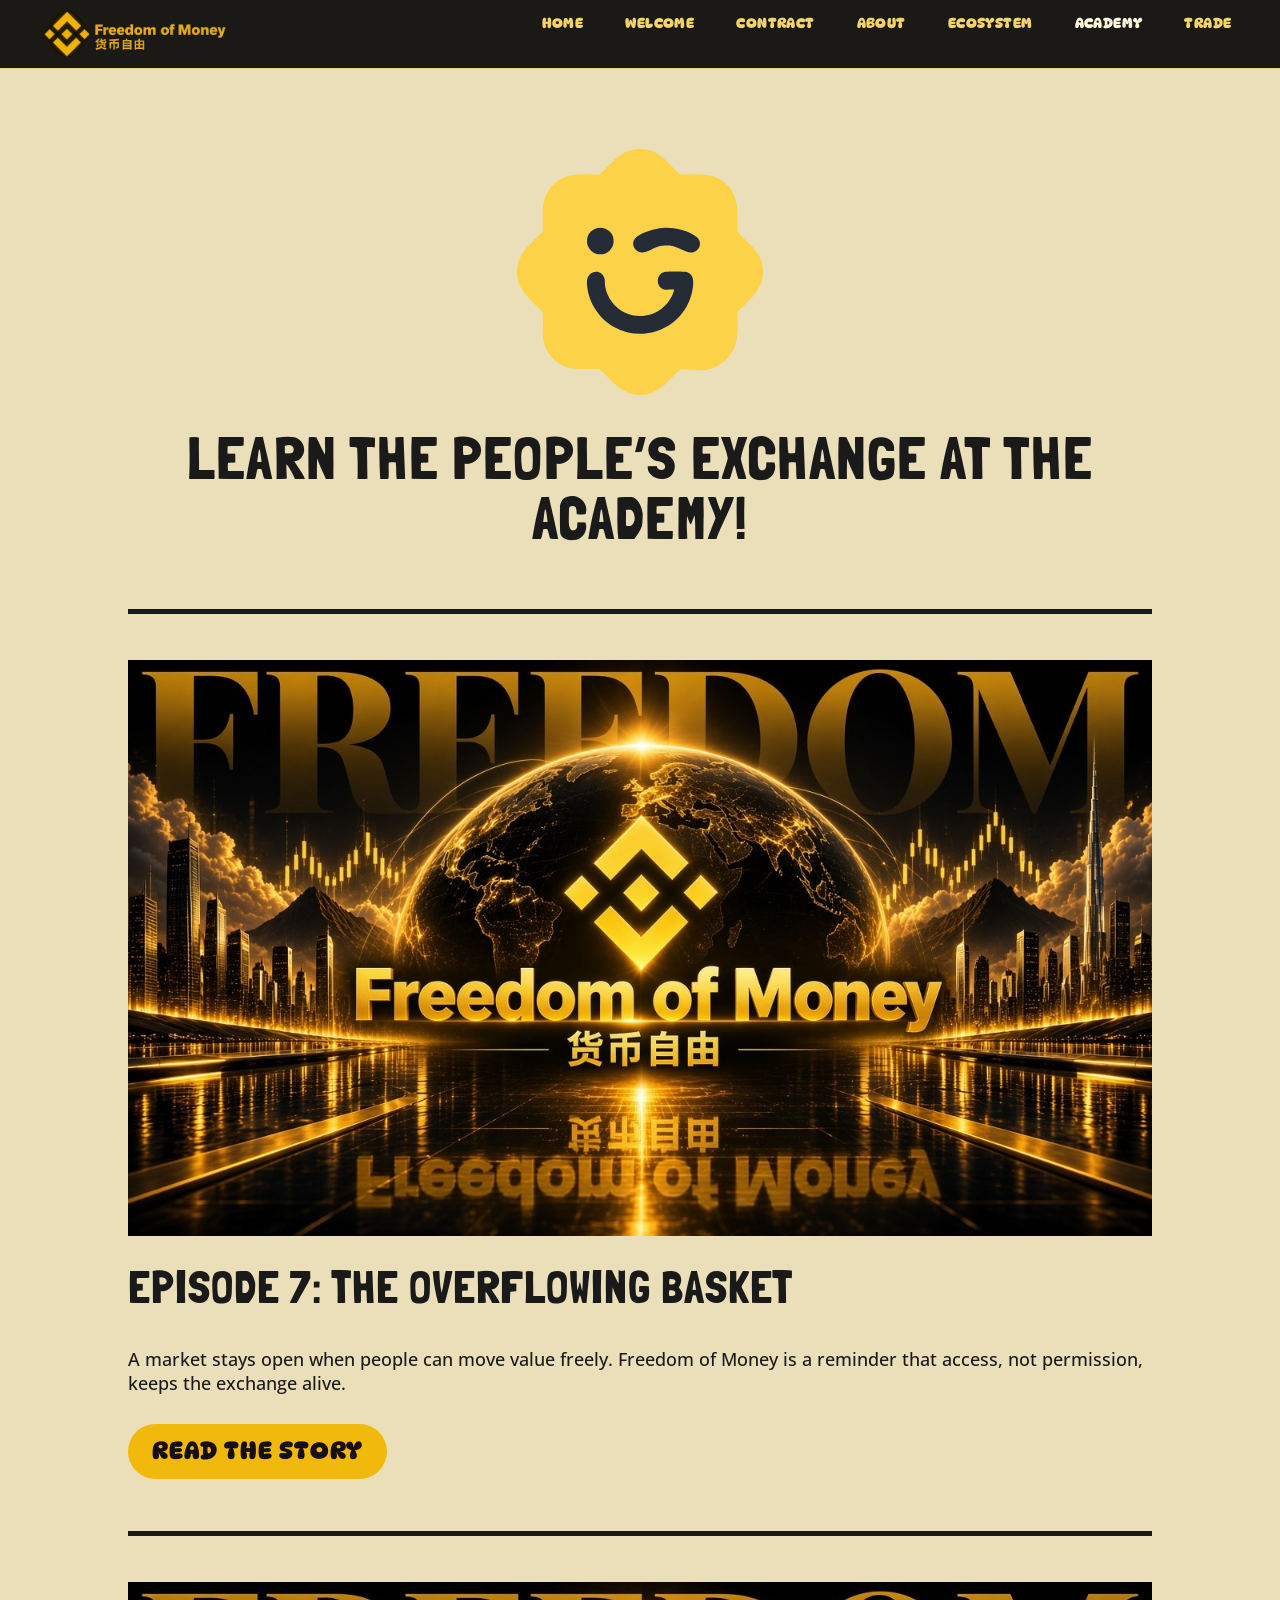
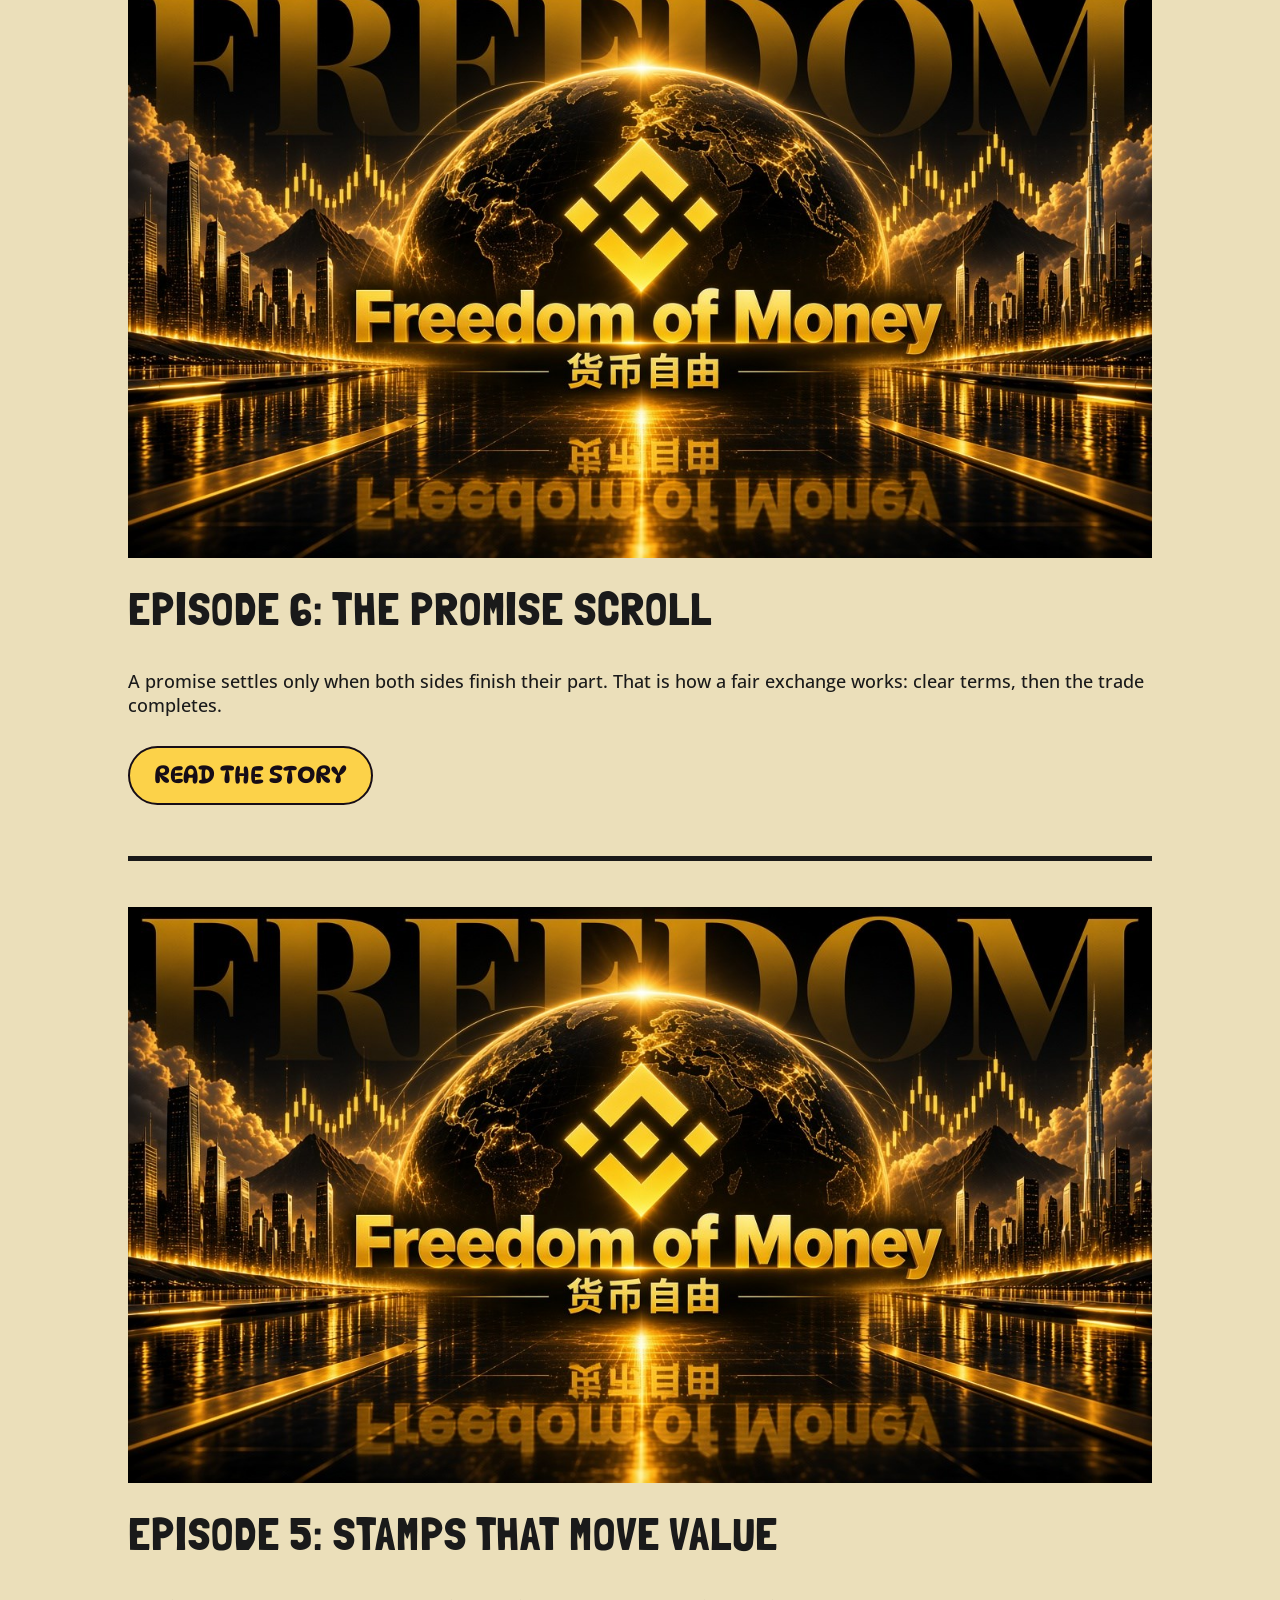
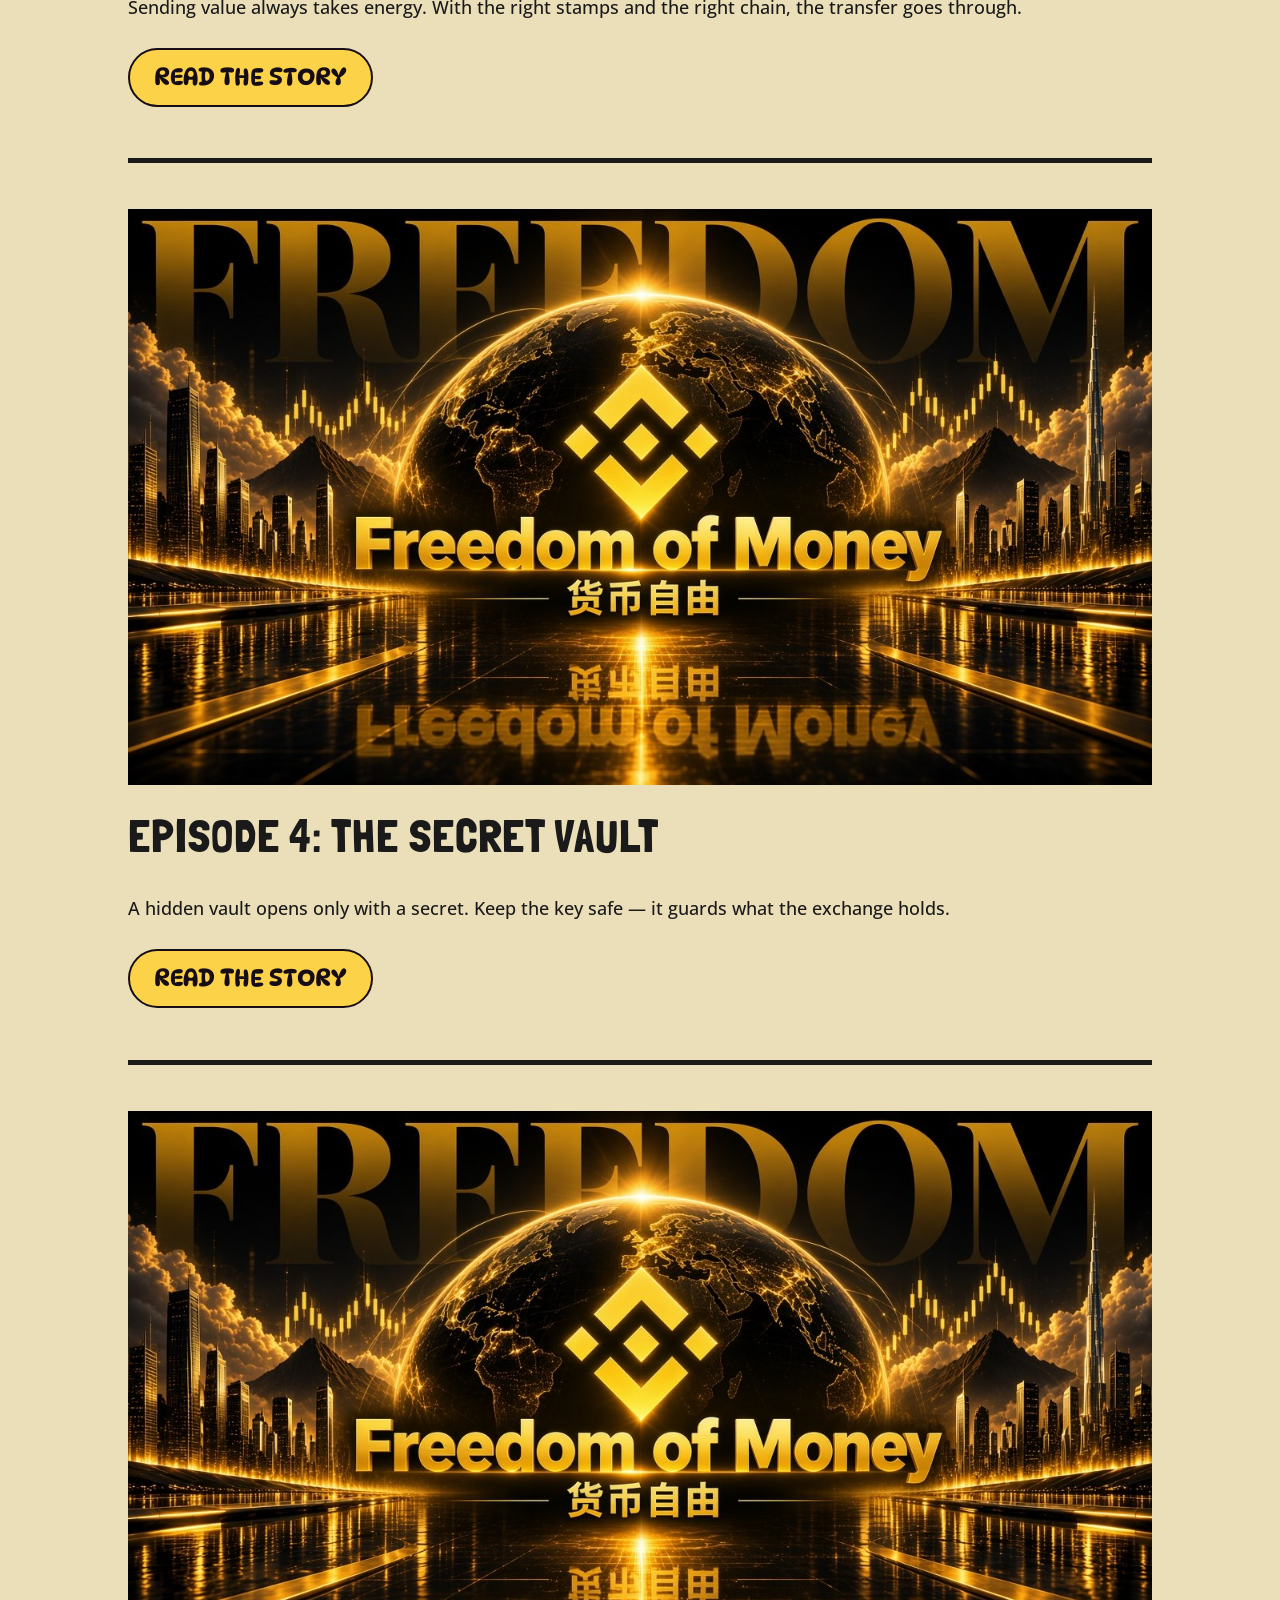
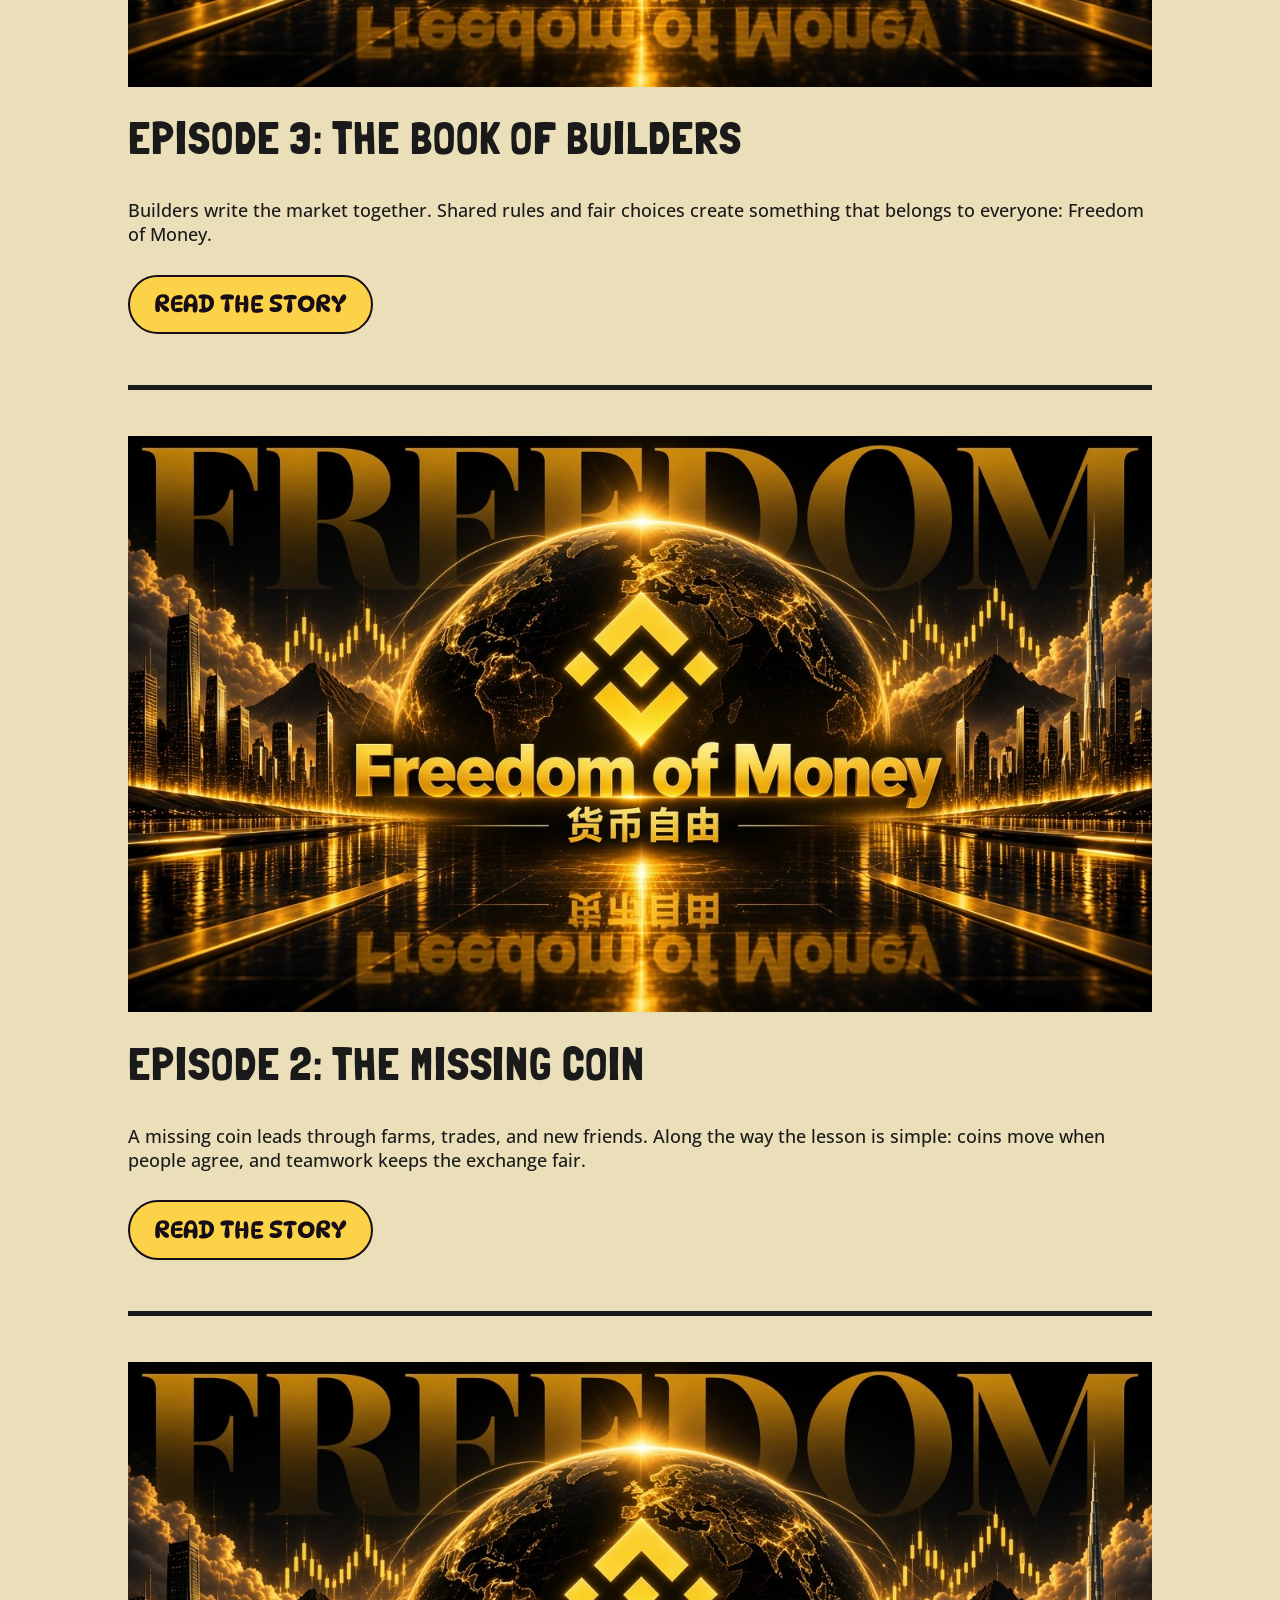
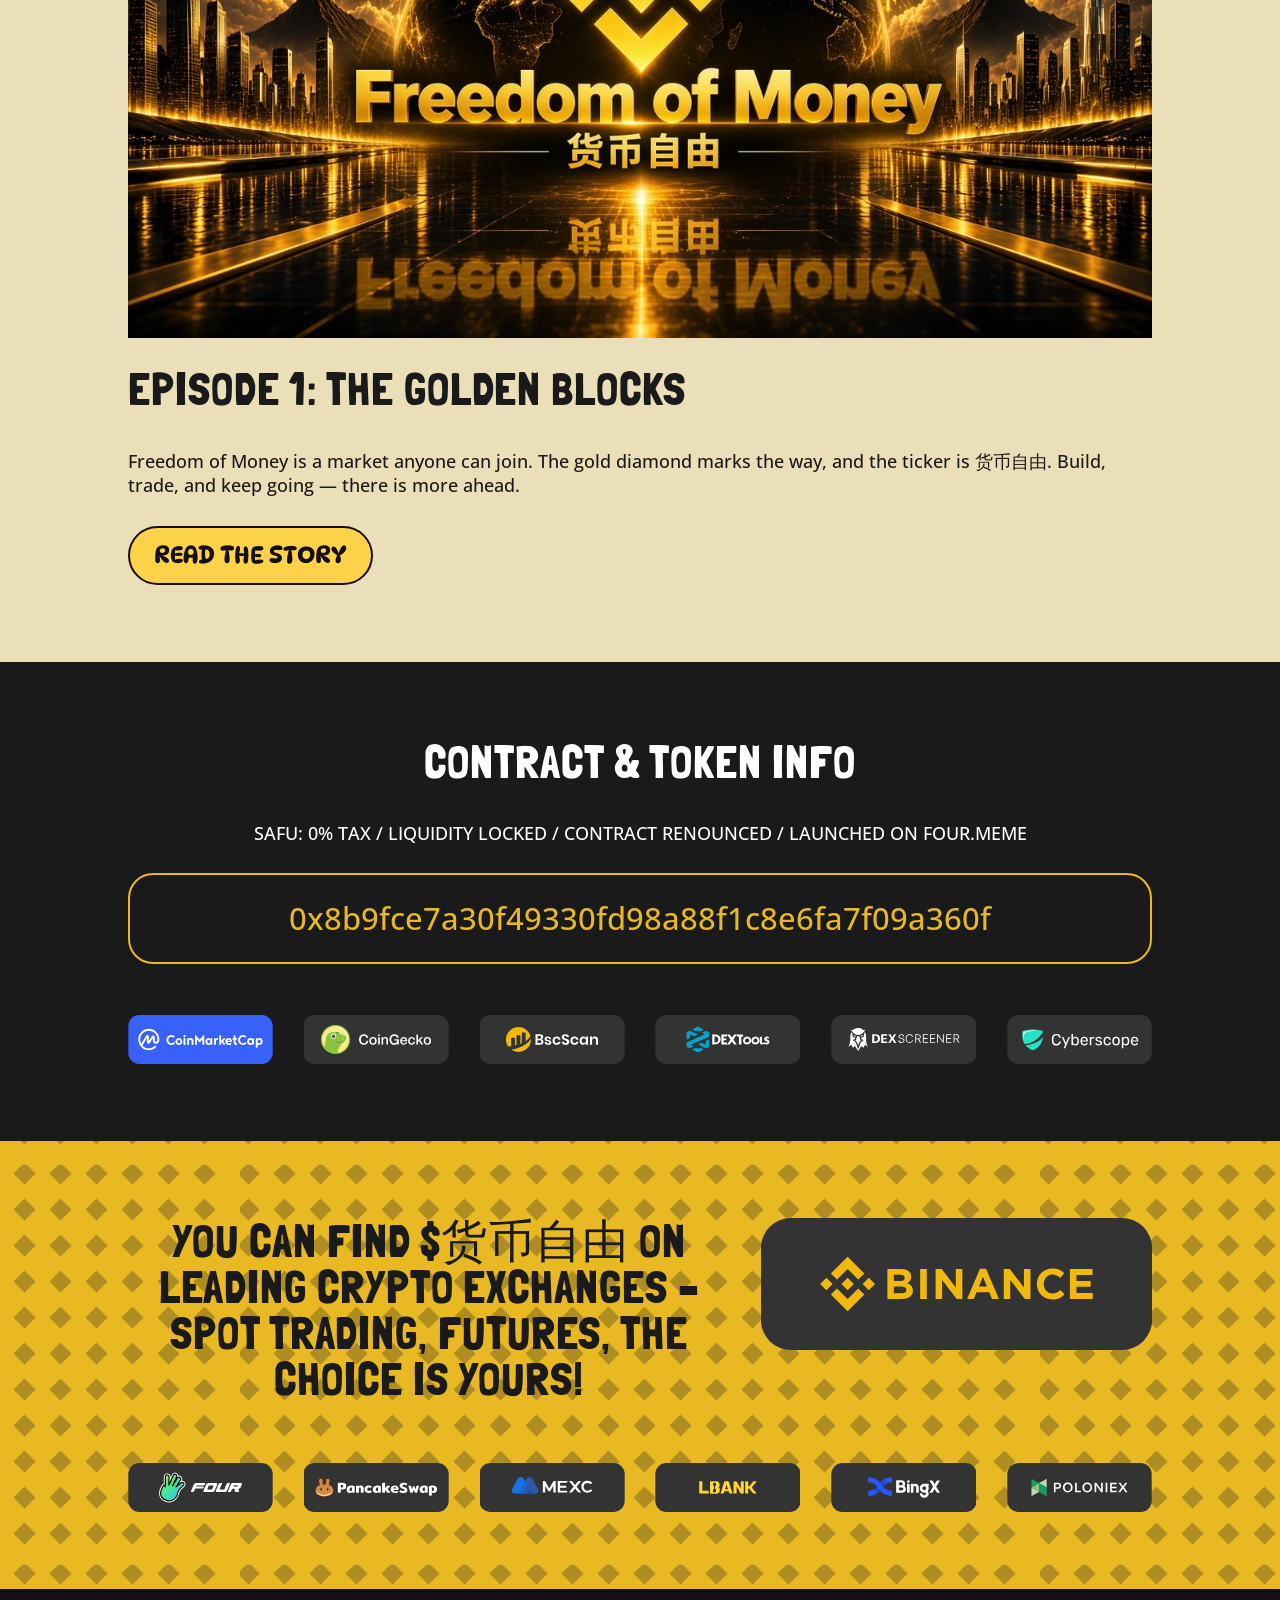
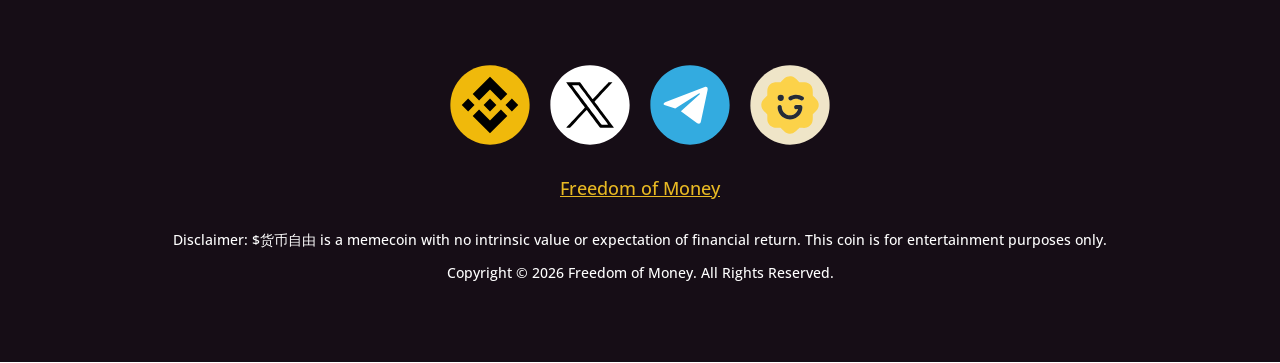
==== commit 6dbf3fc5: "update" ====
--- a/academy/index.html
+++ b/academy/index.html
@@ -669,7 +669,7 @@
 				
 				
 				
-				<div class="et_pb_text_inner">0x12b4356c65340fb02cdff01293f95febb1512f3b</div>
+				<div class="et_pb_text_inner">0x8b9fce7a30f49330fd98a88f1c8e6fa7f09a360f</div>
 			</div>
 			</div>
 				
@@ -711,7 +711,7 @@
 				
 				
 				
-				<a href="https://bscscan.com/token/0x12B4356C65340Fb02cdff01293F95FEBb1512F3b" target="_blank"><span class="et_pb_image_wrap "><img decoding="async" src="data:image/svg+xml,%3Csvg%20xmlns='http://www.w3.org/2000/svg'%20viewBox='0%200%200%200'%3E%3C/svg%3E" alt="" title="bsc scan" class="wp-image-633" data-lazy-src="../wp-content/uploads/2025/04/bsc-scan.svg" /><noscript><img decoding="async" src="../wp-content/uploads/2025/04/bsc-scan.svg" alt="" title="bsc scan" class="wp-image-633" /></noscript></span></a>
+				<a href="https://bscscan.com/token/0x8b9fce7a30f49330fd98a88f1c8e6fa7f09a360f" target="_blank"><span class="et_pb_image_wrap "><img decoding="async" src="data:image/svg+xml,%3Csvg%20xmlns='http://www.w3.org/2000/svg'%20viewBox='0%200%200%200'%3E%3C/svg%3E" alt="" title="bsc scan" class="wp-image-633" data-lazy-src="../wp-content/uploads/2025/04/bsc-scan.svg" /><noscript><img decoding="async" src="../wp-content/uploads/2025/04/bsc-scan.svg" alt="" title="bsc scan" class="wp-image-633" /></noscript></span></a>
 			</div>
 			</div><div class="et_pb_column et_pb_column_1_6 et_pb_column_12  et_pb_css_mix_blend_mode_passthrough">
 				
@@ -735,7 +735,7 @@
 				
 				
 				
-				<a href="https://dexscreener.com/bsc/0xdb25c09d96c165b62f6e6f9d9b17174738d897ba" target="_blank"><span class="et_pb_image_wrap "><img decoding="async" src="data:image/svg+xml,%3Csvg%20xmlns='http://www.w3.org/2000/svg'%20viewBox='0%200%200%200'%3E%3C/svg%3E" alt="" title="dexscreener chart" class="wp-image-560" data-lazy-src="../wp-content/uploads/2025/04/dexscreener-chart.svg" /><noscript><img decoding="async" src="../wp-content/uploads/2025/04/dexscreener-chart.svg" alt="" title="dexscreener chart" class="wp-image-560" /></noscript></span></a>
+				<a href="https://dexscreener.com/bsc/0x8b9fce7a30f49330fd98a88f1c8e6fa7f09a360f" target="_blank"><span class="et_pb_image_wrap "><img decoding="async" src="data:image/svg+xml,%3Csvg%20xmlns='http://www.w3.org/2000/svg'%20viewBox='0%200%200%200'%3E%3C/svg%3E" alt="" title="dexscreener chart" class="wp-image-560" data-lazy-src="../wp-content/uploads/2025/04/dexscreener-chart.svg" /><noscript><img decoding="async" src="../wp-content/uploads/2025/04/dexscreener-chart.svg" alt="" title="dexscreener chart" class="wp-image-560" /></noscript></span></a>
 			</div>
 			</div><div class="et_pb_column et_pb_column_1_6 et_pb_column_14  et_pb_css_mix_blend_mode_passthrough et-last-child">
 				
@@ -805,7 +805,7 @@
 				
 				
 				
-				<a href="https://four.meme/token/0x12b4356c65340fb02cdff01293f95febb1512f3b" target="_blank"><span class="et_pb_image_wrap "><img decoding="async" src="data:image/svg+xml,%3Csvg%20xmlns='http://www.w3.org/2000/svg'%20viewBox='0%200%200%200'%3E%3C/svg%3E" alt="" title="four_01" class="wp-image-753" data-lazy-src="../wp-content/uploads/2025/04/four_01.svg" /><noscript><img decoding="async" src="../wp-content/uploads/2025/04/four_01.svg" alt="" title="four_01" class="wp-image-753" /></noscript></span></a>
+				<a href="https://four.meme/token/0x8b9fce7a30f49330fd98a88f1c8e6fa7f09a360f" target="_blank"><span class="et_pb_image_wrap "><img decoding="async" src="data:image/svg+xml,%3Csvg%20xmlns='http://www.w3.org/2000/svg'%20viewBox='0%200%200%200'%3E%3C/svg%3E" alt="" title="four_01" class="wp-image-753" data-lazy-src="../wp-content/uploads/2025/04/four_01.svg" /><noscript><img decoding="async" src="../wp-content/uploads/2025/04/four_01.svg" alt="" title="four_01" class="wp-image-753" /></noscript></span></a>
 			</div>
 			</div><div class="et_pb_column et_pb_column_1_6 et_pb_column_18  et_pb_css_mix_blend_mode_passthrough">
 				
@@ -817,7 +817,7 @@
 				
 				
 				
-				<a href="https://pancakeswap.finance/swap?outputCurrency=0x12B4356C65340Fb02cdff01293F95FEBb1512F3b" target="_blank"><span class="et_pb_image_wrap "><img decoding="async" src="data:image/svg+xml,%3Csvg%20xmlns='http://www.w3.org/2000/svg'%20viewBox='0%200%200%200'%3E%3C/svg%3E" alt="" title="pancake swap" class="wp-image-679" data-lazy-src="../wp-content/uploads/2025/04/pancake-swap.svg" /><noscript><img decoding="async" src="../wp-content/uploads/2025/04/pancake-swap.svg" alt="" title="pancake swap" class="wp-image-679" /></noscript></span></a>
+				<a href="https://pancakeswap.finance/swap?outputCurrency=0x8b9fce7a30f49330fd98a88f1c8e6fa7f09a360f" target="_blank"><span class="et_pb_image_wrap "><img decoding="async" src="data:image/svg+xml,%3Csvg%20xmlns='http://www.w3.org/2000/svg'%20viewBox='0%200%200%200'%3E%3C/svg%3E" alt="" title="pancake swap" class="wp-image-679" data-lazy-src="../wp-content/uploads/2025/04/pancake-swap.svg" /><noscript><img decoding="async" src="../wp-content/uploads/2025/04/pancake-swap.svg" alt="" title="pancake swap" class="wp-image-679" /></noscript></span></a>
 			</div>
 			</div><div class="et_pb_column et_pb_column_1_6 et_pb_column_19  et_pb_css_mix_blend_mode_passthrough">
 				
--- a/brand.css
+++ b/brand.css
@@ -27,7 +27,10 @@
   opacity: 1 !important;
   visibility: visible !important;
   height: auto !important;
+  width: auto !important;
+  max-width: 280px !important;
   line-height: 0;
+  flex: 0 0 auto !important;
 }
 
 #logo {
@@ -61,25 +64,47 @@
   #et-top-navigation {
     float: none !important;
     padding: 0 !important;
+    min-width: 0;
+    width: auto !important;
+    flex: 1 1 auto !important;
+    display: flex !important;
+    justify-content: flex-end;
+    align-items: center;
   }
 
   #top-menu {
     display: flex;
     align-items: center;
-    flex-wrap: wrap;
+    flex-wrap: nowrap !important;
     justify-content: flex-end;
   }
 
   #top-menu > li > a {
-    font-size: 15px !important;
-    padding: 10px 12px !important;
-    letter-spacing: 0.04em;
-  }
-
-  .page-id-549 #top-menu,
-  .page-id-549 .header-content {
-    background: transparent !important;
-    box-shadow: none !important;
+    font-size: 14px !important;
+    padding: 8px 10px !important;
+    letter-spacing: 0.03em;
+    white-space: nowrap !important;
+  }
+}
+
+.page-id-549 #top-menu,
+.page-id-549 .header-content,
+#top-menu {
+  background: transparent !important;
+  box-shadow: none !important;
+}
+
+.et_pb_fullwidth_header_overlay {
+  display: none !important;
+}
+
+@media (max-width: 1180px) {
+  #top-menu-nav {
+    display: none !important;
+  }
+
+  #et_mobile_nav_menu {
+    display: block !important;
   }
 }
 
